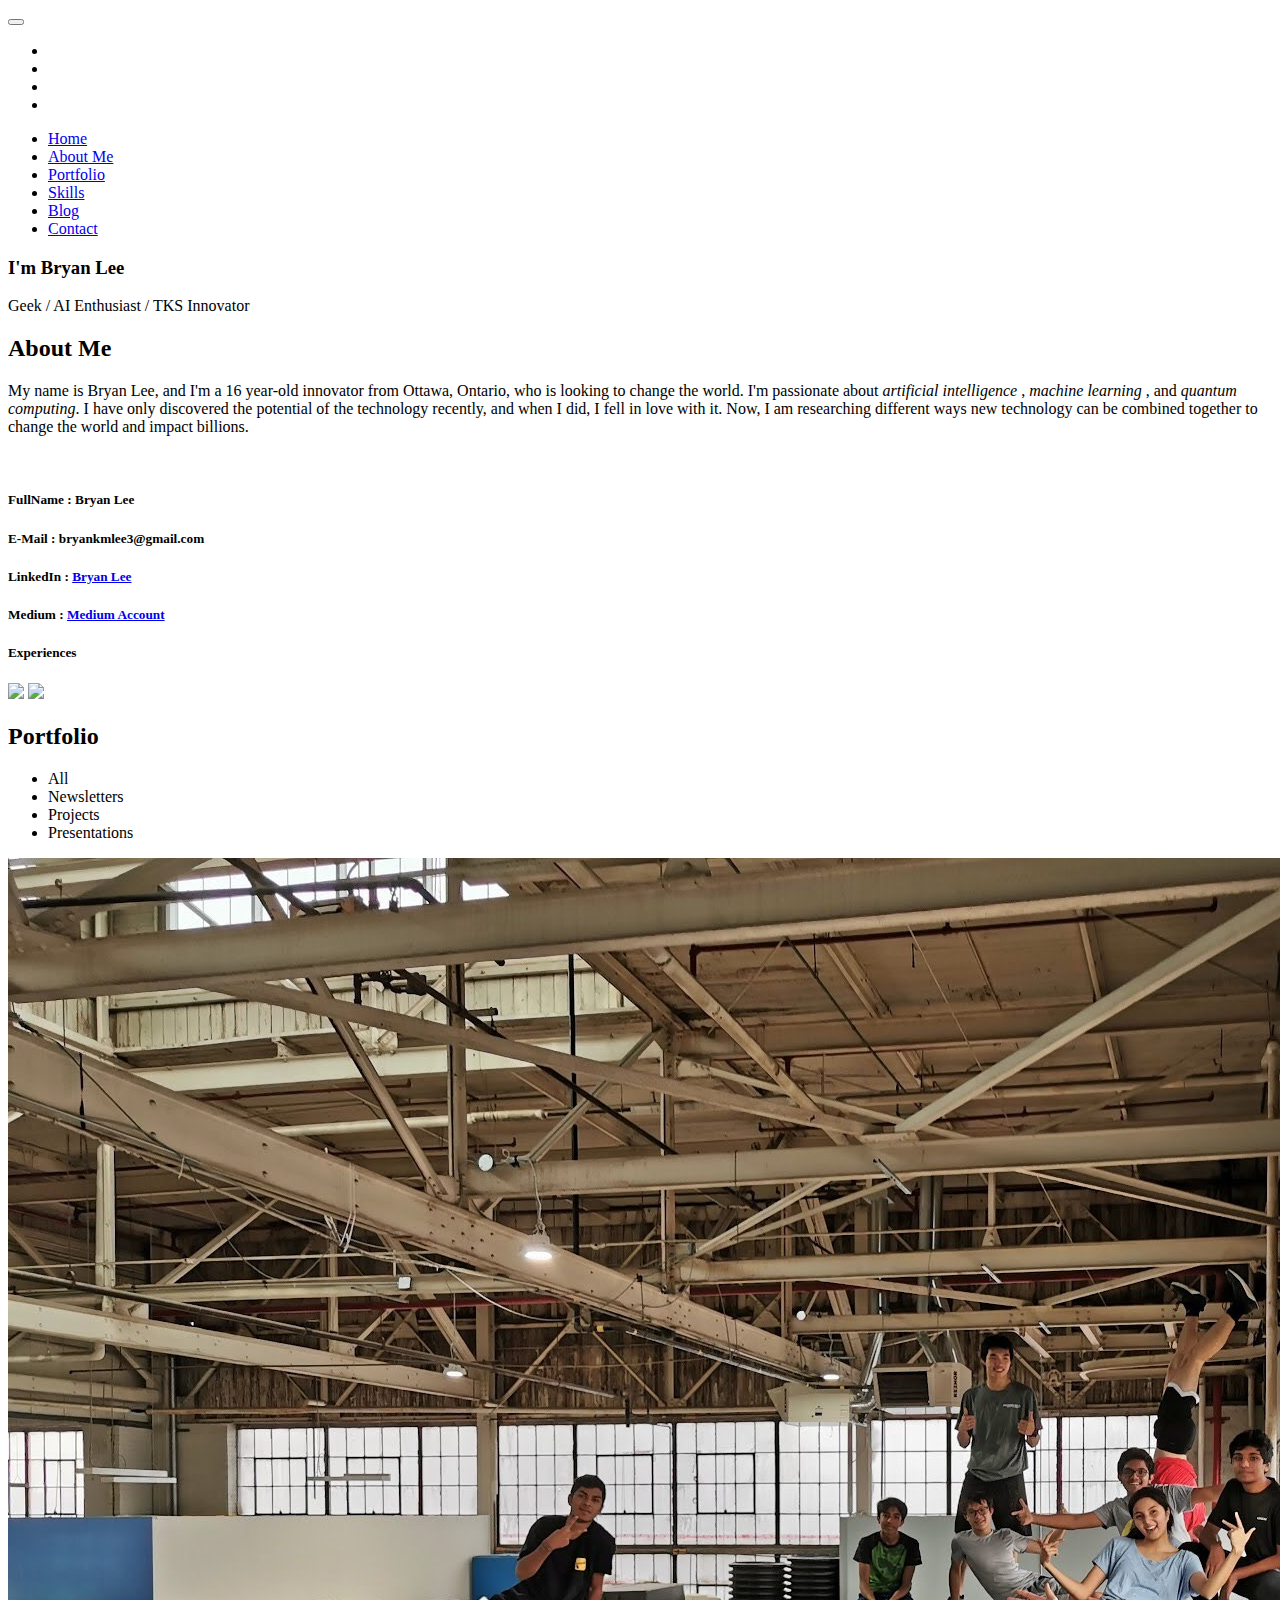
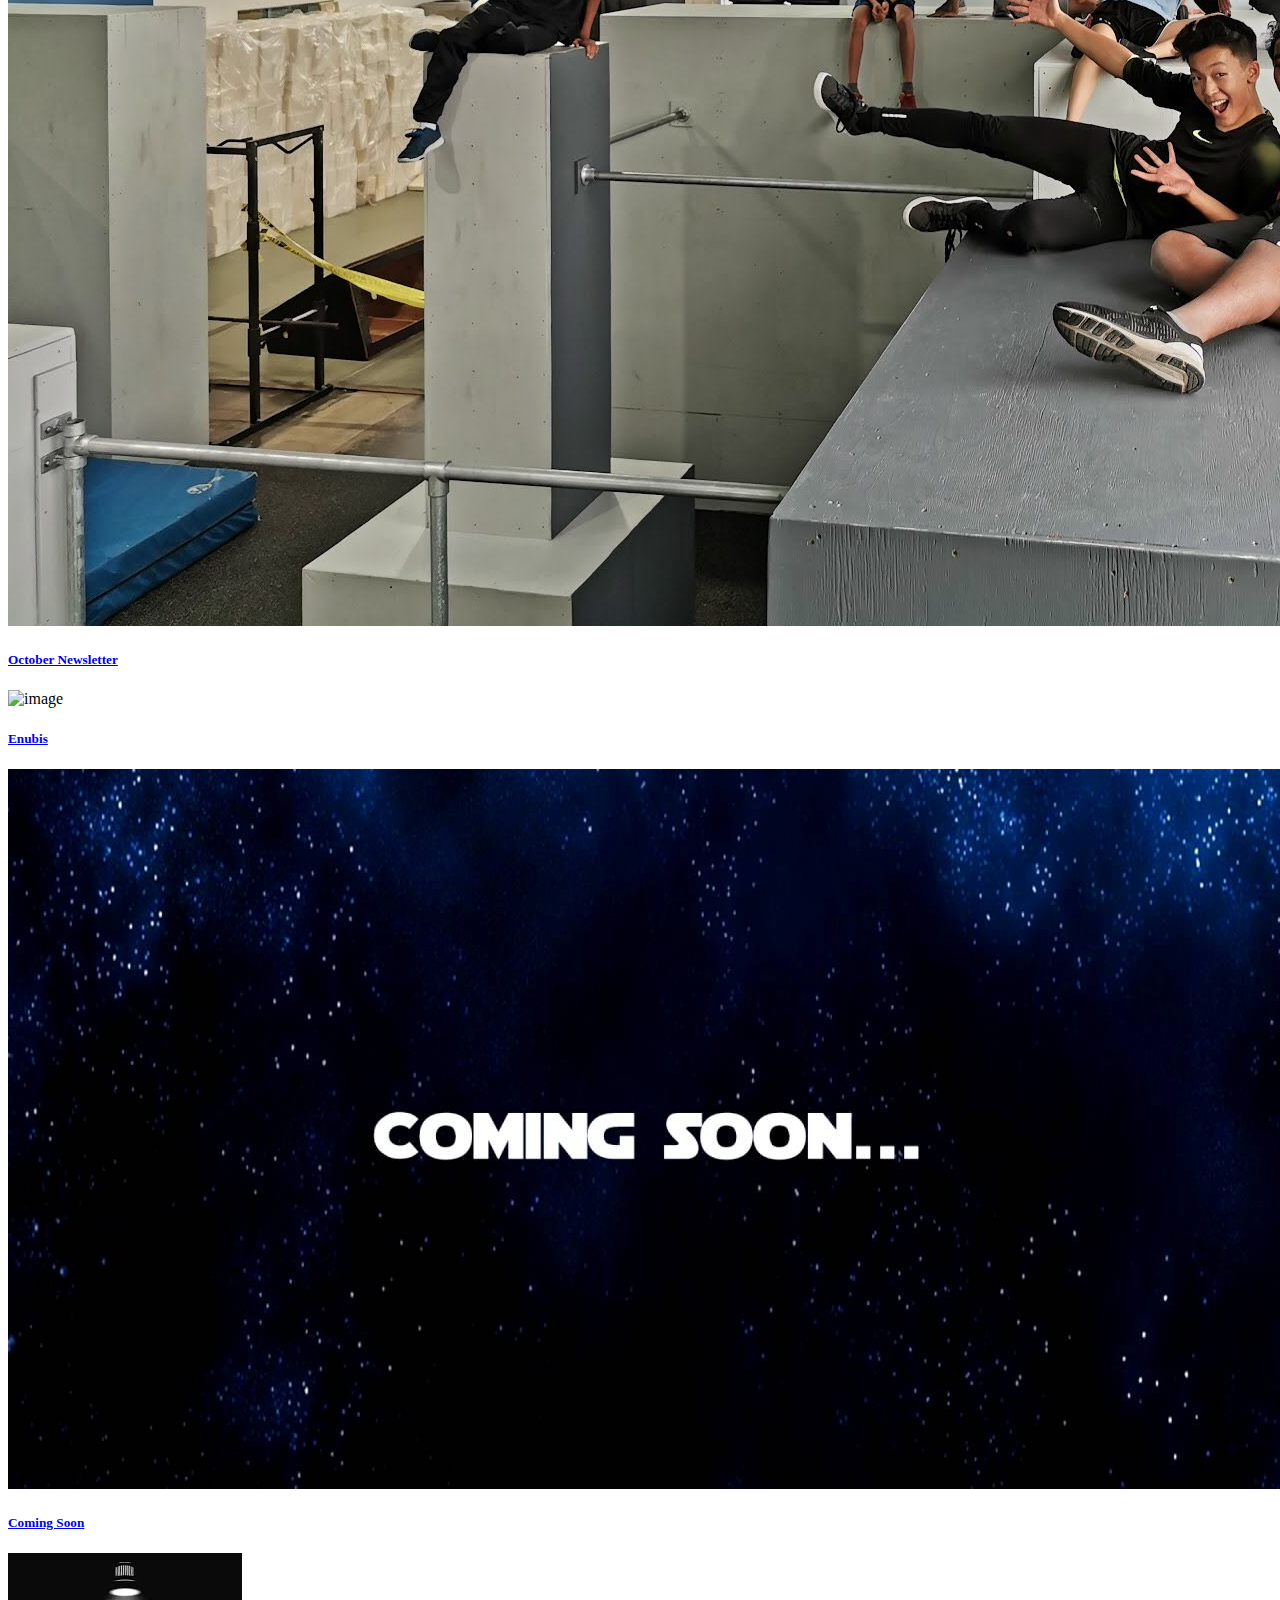
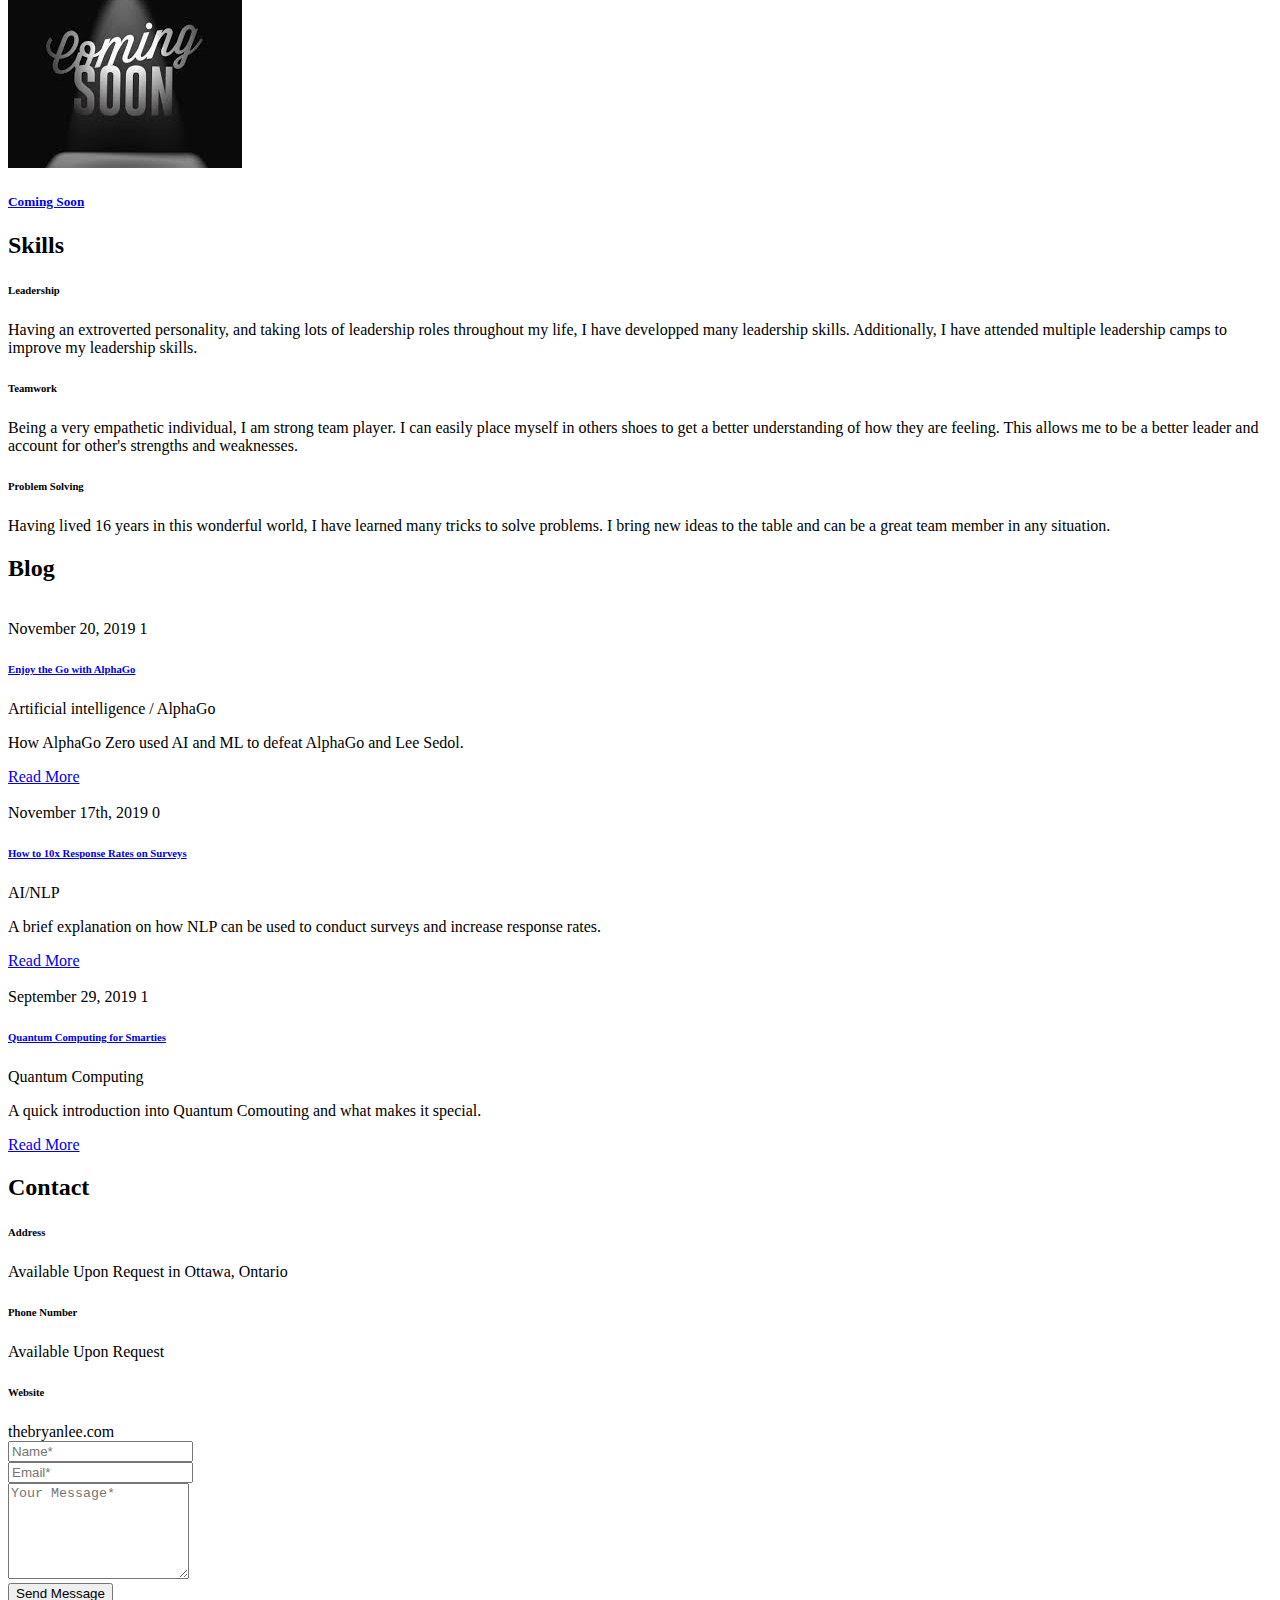
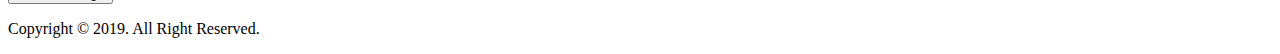
==== index.html @ bbd0ca08 "Renamed HTML file" ====
<!DOCTYPE html>
<html lang="en">
<head>
	<meta charset="UTF-8">
	<!--[if IE]>
    <meta http-equiv='X-UA-Compatible' content='IE=edge,chrome=1'>
    <![endif]-->
    <meta name="viewport" content="width=device-width, initial-scale=1">
    <meta name="description" content="">
    <meta name="author" content="">

	<!-- Page Title -->
	<title>Bryan Lee </title>

	<!-- Favicons -->
	<link rel="shortcut icon" href="images/favicon.ico">
	<link rel="apple-touch-icon" href="images/apple-touch-icon.png">

	<!-- Bootstrap CSS -->
	<link rel="stylesheet" type="text/css" href="css/bootstrap.min.css">
	<!-- Owl Carosel CSS -->
    <link rel="stylesheet" href="css/owl.carousel.css">
    <link rel="stylesheet" href="css/owl.theme.css">
	<!-- Font Awesome CSS -->
    <link rel="stylesheet" type="text/css" href="css/font-awesome.min.css">
    <!-- Linea Icons -->
    <link rel="stylesheet" type="text/css" href="css/linea-icons.css">
	<!-- Magnific CSS -->
    <link rel="stylesheet" type="text/css" href="css/magnific-popup.css">
	<!-- Animate CSS -->
    <link rel="stylesheet" type="text/css" href="css/animate.min.css">
	<!-- Custom CSS -->
	<link rel="stylesheet" type="text/css" href="css/theme-light.css">

	<!-- ALL GOOGLE FONTS -->
   	<link href="https://fonts.googleapis.com/css?family=Montserrat:300,400,500,700" rel="stylesheet">

	<!-- HTML5 shim and Respond.js IE8 support of HTML5 elements and media queries -->
    <!-- WARNING: Respond.js doesn't work if you view the page via file:// -->
    <!--[if lt IE 9]>
		  <script src="https://oss.maxcdn.com/html5shiv/3.7.2/html5shiv.min.js"></script>
		  <script src="https://oss.maxcdn.com/respond/1.4.2/respond.min.js"></script>
    <![endif]-->
</head>
<body>

	<!--===== Start Preloader =====-->
    <div class="preloader">
        <div class="spinner">

        </div>
    </div>
    <!--===== End Preloader =====-->


	<!--===== Header Area =====-->
    <header class="navbar custom-navbar navbar-fixed-top">
    	<div class="main-menu">
    		<div class="nav-toggle">
    		    <button class="toggle-btn">
    		        <span class="icon-bar"></span>
    		        <span class="icon-bar"></span>
    		        <span class="icon-bar"></span>
    		    </button>
    		</div>
    		<div class="navbar-collapse collapse in">
	    		<ul class="nav navbar-nav nav-social">
	    		    <li><a href="https://www.facebook.com/bryanlee2003" target="_blank"><i class="fa fa-facebook"></i></a></li>
	    		    <li><a href="mailto:bryankmlee3@gmail.com"><i class="fa fa-envelope-square"></i></a></li>
	    		   <!--  <li><a href="#"><i class="fa fa-twitter"></i></a></li> -->
	    		    <li><a href="https://www.linkedin.com/public-profile/settings?trk=d_flagship3_profile_self_view_public_profile&lipi=urn%3Ali%3Apage%3Ad_flagship3_profile_self_edit_top_card%3Bo9dFTzh7QMa2eTqL0FnJcg%3D%3D" target="_blank"><i class="fa fa-linkedin"></i></a></li>
	    		    <li><a href="https://medium.com/@bryankmlee3" target="_blank"><i class="fa fa-medium"></i></a></li>
	    		</ul>
				<ul class="nav navbar-nav nav-menu">
			        <li class="active"><a class="smoth-scroll" href="#home">Home <div class="ripple-wrapper"></div></a>
			        </li>
			        <li><a class="smoth-scroll" href="#about">About Me</a></li>
			        <li><a class="smoth-scroll" href="#portfolio">Portfolio</a></li>
			        <li><a class="smoth-scroll" href="#services">Skills</a></li>
			        <li><a class="smoth-scroll" href="#blog">Blog</a></li>
			        <li><a class="smoth-scroll" href="#contact">Contact</a></li>
			    </ul>
			</div>
    	</div>
    </header>
	<!--===== End Header Area ======-->


	<!--==== Welcome Area ====-->
	<header id="home" class="welcome-area" data-stellar-background-ratio="0.6">
		<div class="display-table">
			<div class="display-table-cell">
				<div class="container">
					<div class="row">
						<div class="col-xs-12">
							<div class="header-text">
								<h3 class="intro-name wow fadeInUp" data-wow-delay="0.2s">I'm Bryan Lee</h3>
								<div class="intro-tag wow fadeInUp" data-wow-delay="0.4s"><span>Geek / AI Enthusiast / TKS Innovator</span></div>
								<a href="#about" class="scroll-down"><i class="fa fa-angle-double-down"></i></a>
							</div>
						</div>
					</div>
				</div>
			</div>
		</div>
	</header>
	<!--==== End Welcome Area ====-->


	<!--==== About Section ====-->
	<section id="about" class="about-area section-dark">
		<div class="container">
			<div class="row">
				<div class="col-lg-8 col-lg-push-2 col-xs-12">
					<h2 class="section-title">About Me</h2>
					<!-- Start about text area -->
					<p>
						My name is Bryan Lee, and I'm a 16 year-old innovator from Ottawa, Ontario, who is looking to change the world.
						I'm passionate about <em> artificial intelligence </em> , <em>machine learning</em> , and <em>quantum computing</em>.
						I have only discovered the potential of the technology recently, and when I did, I fell in love with it. Now, I am researching
						different ways new technology can be combined together to change the world and impact billions.
					</p>
					<!-- End about text area -->
				</div>
			</div>

			<div class="row">
				<!-- Start summary section -->
				<div class="col-md-10 col-md-push-1">
					<div class="summary">
						<!-- Start about-me section -->
						<div class="col-md-6 about-me">
							<img class="avatar" src="images/IMG_7137.JPG" alt="">
							<div class="profile-info">
								<h5><span class="text-green">FullName :</span> Bryan Lee</h5>
								<h5><span class="text-green">E-Mail :</span> bryankmlee3@gmail.com</h5>
								<h5><span class="text-green">LinkedIn :</span> <a href="https://www.linkedin.com/public-profile/settings?trk=d_flagship3_profile_self_view_public_profile&lipi=urn%3Ali%3Apage%3Ad_flagship3_profile_self_edit_top_card%3Bo9dFTzh7QMa2eTqL0FnJcg%3D%3D"> Bryan Lee </a> </h5>
								<h5><span class="text-green"> Medium : </span> <a href="https://medium.com/@bryankmlee3" target="_blank">Medium Account</a>
							</div>
						</div>
						<!-- End about-me section -->

						<!-- Start Skill section -->
						 <!-- <div class="col-md-6 about-skill"> -->
							<h5>Experiences</h5>
							<img src="images/SHAD-logo.png" class="shadlogo"> </img>
							<img src="images/TKS-logo.png" class="logos"></img>
							<!-- Start Single Progress Bar
							<div class="skill">
								<h6>Responsive Web Design</h6>
								<div class="progress">
                                    <div class="progress-bar" role="progressbar" aria-valuenow="95" aria-valuemin="0" aria-valuemax="100" style="width:95%">95%</div>
                                </div>
							</div>
							 End Single Progress Bar
							 Start Single Progress Bar
							<div class="skill">
								<h6>Web Development</h6>
								<div class="progress">
                                    <div class="progress-bar" role="progressbar" aria-valuenow="83" aria-valuemin="0" aria-valuemax="100" style="width:83%">83%</div>
                                </div>
							</div>
							 End Single Progress Bar
							 Start Single Progress Bar
							<div class="skill">
								<h6>Grapchic Design</h6>
								<div class="progress">
                                    <div class="progress-bar" role="progressbar" aria-valuenow="90" aria-valuemin="0" aria-valuemax="100" style="width:90%">90%</div>
                                </div>
							</div>
							End Single Progress Bar
						  Start Single Progress Bar
							<div class="skill">
								<h6>Internet Marketing</h6>
								<div class="progress">
                                    <div class="progress-bar" role="progressbar" aria-valuenow="88" aria-valuemin="0" aria-valuemax="100" style="width:88%">88%</div>
                                </div>
							</div>
						End Single Progress Bar
						</div>
					  End skill section -->
						<div class="clearfix"></div>
					</div>
				</div>
				<!-- End summary section -->
			</div>
		</div>
	</section>
	<!--==== End About Section ====-->


	<!--==== Portfolio Section ====-->
	<section id="portfolio" class="section-light">
		<div class="container">
			<div class="row">
				<div class="col-xs-12">
					<h2 class="section-title">Portfolio</h2>
				</div>
			</div>
			<div class="row">
            	<ul class="work">
            	    <li class="filter active" data-filter="all">All</li>
            	    <!--<li class="filter" data-filter=".webdesign">Articles</li> -->
									<li class="filter" data-filter=".newsletters">Newsletters</li>
									<li class="filter" data-filter=".projects">Projects</li>
									<li class="filter" data-filter=".presentations">Presentations</li>
            	</ul>
			</div>
			<div class="row portfolio-grid">
				<!-- Start single portfolio item -->
                <div class="col-md-4 col-sm-6 mix newsletters">
					<div class="item">
						<img  class= "portfoliopicture" src="images/portfolio_images/octnews.JPG" alt="image">
						<div class="item-hover">
							<div class="display-table">
								<div class="display-table-cell">
									<h5><a href="https://mailchi.mp/fffe40c85c94/bryan">October Newsletter</a></h5>
									<div class="icons">
										<a href="https://mailchi.mp/fffe40c85c94/bryan"><i class="fa fa-link"></i></a>
										<a href="images/portfolio_images/octnews.JPG" class="image-popup"><i class="fa fa-search"></i></a>
									</div>
								</div>
							</div>
						</div>
					</div>
                </div>
				<!-- End single portfolio item -->
				<!-- Start single portfolio item -->
                <div class="col-md-4 col-sm-6 mix projects">
					<div class="item">
						<img class= "portfoliopicture" src="images/portfolio_images/enubis_logo.jpg" alt="image">
						<div class="item-hover">
							<div class="display-table">
								<div class="display-table-cell">
									<h5><a href="https://docs.google.com/document/d/169tDavUunQsZfcLfPLsWzOJWDKt4NmFFhSJXspv6k88/edit?usp=sharing" target="_blank">Enubis</a></h5>
									<div class="icons">
										<a href="https://docs.google.com/document/d/169tDavUunQsZfcLfPLsWzOJWDKt4NmFFhSJXspv6k88/edit?usp=sharing" target="_blank"><i class="fa fa-link"></i></a>
										<a href="images/portfolio_images/enubis_logo.jpg" class="image-popup"><i class="fa fa-search"></i></a>
									</div>
								</div>
							</div>
						</div>
					</div>
                </div>
				<!-- End single portfolio item -->
				<!-- Start single portfolio item -->
                <div class="col-md-4 col-sm-6 mix projects">
					<div class="item">
						<img  class= "portfoliopicture" src="images/portfolio_images/comingsoon3.jpg" alt="image">
						<div class="item-hover">
							<div class="display-table">
								<div class="display-table-cell">
									<h5><a href="#">Coming Soon</a></h5>
									<div class="icons">
										<a href="#"><i class="fa fa-link"></i></a>
										<a href="images/portfolio_images/comingsoon3.jpg" class="image-popup"><i class="fa fa-search"></i></a>
									</div>
								</div>
							</div>
						</div>
					</div>
                </div>
				<!-- End single portfolio item -->
				<!-- Start single portfolio item -->
        <div class="col-md-4 col-sm-6 mix presentations">
					<div class="item">
						<img class= "portfoliopicture" src="images/portfolio_images/comingsoon1.jpg" alt="image">
						<div class="item-hover">
							<div class="display-table">
								<div class="display-table-cell">
									<h5><a href="#">Coming Soon</a></h5>
									<div class="icons">
										<a href="#"><i class="fa fa-link"></i></a>
										<a href="images/portfolio_images/Comingsoon1.jpg" class="image-popup"><i class="fa fa-search"></i></a>
									</div>
								</div>
							</div>
						</div>
					</div>
				</div>
				<!-- End single portfolio item -->
				<!-- Start single portfolio item -->
          <!--      <div class="col-md-4 col-sm-6 mix graphics">
					<div class="item">
						<img src="images/portfolio/5.jpg" alt="image">
						<div class="item-hover" >
							<div class="display-table">
								<div class="display-table-cell">
									<h5><a href="#">Project Title</a></h5>
									<div class="icons">
										<a href="#"><i class="fa fa-link"></i></a>
										<a href="images/portfolio/5.jpg" class="image-popup"><i class="fa fa-search"></i></a>
									</div>
								</div>
							</div>
						</div>
					</div>
				</div> -->
				<!-- End single portfolio item -->
            </div>

		</div>
	</section>
	<!--==== End Portfolio Section ====-->


	<!--==== Start services section ====-->
	<section id="services" class="section-dark">
		<div class="container">
			<div class="row">
				<div class="col-xs-12">
					<h2 class="section-title">Skills</h2>
				</div>
			</div>
			<div class="row">
				<!-- Start service -->
				<div class="col-sm-4 service wow fadeInUp" data-wow-delay="0.2s">
					<div class="icon icon-basic-flag1"></div>
					<h6>Leadership</h6>
					<p>Having an extroverted personality, and taking lots of leadership roles throughout my life, I have developped many leadership skills.
					Additionally, I have attended multiple leadership camps to improve my leadership skills. </p>
				</div>
	<!--			 End service -->
		<!--		 Start service-->
				<div class="col-sm-4 service wow fadeInUp" data-wow-delay="0.4s">
					<div class="icon icon-basic-gear"></div>
					<h6>Teamwork</h6>
					<p>Being a very empathetic individual, I am strong team player. I can easily place myself in others shoes to get a better
						understanding of how they are feeling. This allows me to be a better leader and account for other's strengths and weaknesses. </p>
				</div>
		<!--		 End service-->
		<!--		 Start service-->
				<div class="col-sm-4 service wow fadeInUp" data-wow-delay="0.6s">
				<!--	<div> <i class="far fa-lightbulb"></i> </div> -->
				<div class="icon icon-basic-lightbulb"></div>
					<h6>Problem Solving</h6>
					<p>Having lived 16 years in this wonderful world, I have learned many tricks to solve problems. I bring new ideas to the table and can be a great team member in any situation.</p>
				</div>
			<!--	 End service-->
			</div>
		</div>
	</section>
<!--	==== End services section ====-->


	<!--==== Start project summary section ====
	<section id="project-summary" class="section-light">
		<div class="container">
			<div class="row">
				 Start single item
				<div class="col-md-4 item">
					<i class="fa fa-smile-o"></i>
					<h3><span class="count-num">125</span>+</h3>
					<h6>Happy Clients</h6>
				</div>
				 End single item -->
				<!-- Start single item
				<div class="col-md-4 item">
					<i class="fa fa-flag-o"></i>
					<h3><span class="count-num">340</span>+</h3>
					<h6>Projects Done</h6>
				</div>
				 End single item -->
				<!-- Start single item
				<div class="col-md-4 item">
					<i class="fa fa-star-o"></i>
					<h3 class="count-num">4</h3>
					<h6>Awars</h6>
				</div>
				 End single item
			</div>
		</div>
	</section>
	==== End project summary section ====-->


	<!--==== Start blog section ====-->
	<section id="blog" class="section-dark">
		<div class="container">
			<div class="row">
				<div class="col-xs-12">
					<h2 class="section-title">Blog</h2>
				</div>
			</div>
			<div class="row blog-list">
				<!-- Start single post -->
				<div class="blog-post wow fadeInUp" data-wow-delay="0.2s">
					<div class="post-thumb">
						<a href="https://towardsdatascience.com/enjoy-the-go-with-alpha-go-e1172afdb322?source=friends_link&sk=ba1cbd7b68f8191d620b5f65b73fd9ee" target="_blank"><img class="blogpicture" src="images/posts/Go Board.jpg" alt=""></a>
						<div class="post-meta-1">
							<span>November 20, 2019</span>
							<span class="comment-count">1<i class="fa fa-comment-o"></i></span>
						</div>
					</div>
					<div class="post-main">
						<h6 class="post-title">
							<a href="https://towardsdatascience.com/enjoy-the-go-with-alpha-go-e1172afdb322?source=friends_link&sk=ba1cbd7b68f8191d620b5f65b73fd9ee" target="_blank">Enjoy the Go with AlphaGo</a>
						</h6>
						<div class="post-meta-2">
							<i class="fa fa-tag"></i> Artificial intelligence / AlphaGo
						</div>
						<div class="post-excerpt">
							<p>How AlphaGo Zero used AI and ML to defeat AlphaGo and Lee Sedol. </p>
						</div>
						<a href="https://towardsdatascience.com/enjoy-the-go-with-alpha-go-e1172afdb322?source=friends_link&sk=ba1cbd7b68f8191d620b5f65b73fd9ee" target="_blank" class="read-more">Read More <i class="fa fa-long-arrow-right"></i></a>
						<div class="clearfix"></div>
					</div>
				</div>
				<!-- End single post -->
				<!-- Start single post -->
				<div class="blog-post wow fadeInUp" data-wow-delay="0.2s">
					<div class="post-thumb">
						<a href="https://medium.com/@bryankmlee3/conducting-surveys-with-nlp-d38df4c29e39?source=friends_link&sk=b1cef4995cd5507f2153b60bec6df856" target="_blank"><img class="blogpicture" src="images/posts/survey monkey logo.png" alt=""></a>
						<div class="post-meta-1">
							<span>November 17th, 2019</span>
							<span class="comment-count">0<i class="fa fa-comment-o"></i></span>
						</div>
					</div>
					<div class="post-main">
						<h6 class="post-title">
							<a href="https://medium.com/@bryankmlee3/conducting-surveys-with-nlp-d38df4c29e39?source=friends_link&sk=b1cef4995cd5507f2153b60bec6df856" target="_blank">How to 10x Response Rates on Surveys</a>
						</h6>
						<div class="post-meta-2">
							<i class="fa fa-tag"></i> AI/NLP
						</div>
						<div class="post-excerpt">
							<p>A brief explanation on how NLP can be used to conduct surveys and increase response rates. </p>
						</div>
						<a href="https://medium.com/@bryankmlee3/conducting-surveys-with-nlp-d38df4c29e39?source=friends_link&sk=b1cef4995cd5507f2153b60bec6df856" target="_blank" class="read-more">Read More <i class="fa fa-long-arrow-right"></i></a>
						<div class="clearfix"></div>
					</div>
				</div>
				<!-- End single post -->
				<!-- Start single post -->
				<div class="blog-post wow fadeInUp" data-wow-delay="0.2s">
					<div class="post-thumb">
						<a href="https://medium.com/@bryankmlee3/quantum-computing-for-smarties-64279d2e7136?source=friends_link&sk=c0149366955f152a3a57a0898277985a" target="_blank"><img class="blogpicture" src="images/posts/Quantum_computer.jpg" alt=""></a>
						<div class="post-meta-1">
							<span>September 29, 2019</span>
							<span class="comment-count">1<i class="fa fa-comment-o"></i></span>
						</div>
					</div>
					<div class="post-main">
						<h6 class="post-title">
							<a href="https://medium.com/@bryankmlee3/quantum-computing-for-smarties-64279d2e7136?source=friends_link&sk=c0149366955f152a3a57a0898277985a" target="_blank">Quantum Computing for Smarties</a>
						</h6>
						<div class="post-meta-2">
							<i class="fa fa-tag"></i> Quantum Computing
						</div>
						<div class="post-excerpt">
							<p>A quick introduction into Quantum Comouting and what makes it special. </p>
						</div>
						<a href="https://medium.com/@bryankmlee3/quantum-computing-for-smarties-64279d2e7136?source=friends_link&sk=c0149366955f152a3a57a0898277985a" target="_blank" class="read-more">Read More <i class="fa fa-long-arrow-right"></i></a>
						<div class="clearfix"></div>
					</div>
				</div>
				<!-- End single post -->
			</div>
		</div>
	</section>
	<!--==== Start blog section ====-->


	<!--==== Start contact section ====-->
	<section id="contact" class="section-light">
		<div class="container">
			<div class="row">
				<div class="col-xs-12">
					<h2 class="section-title">Contact</h2>
				</div>
			</div>
			<div class="row">
				<!-- Start single item -->
				<div class="col-sm-4 item">
					<i class="fa fa-map-marker"></i>
					<h6>Address</h6>
					<span>Available Upon Request in Ottawa, Ontario</span>
				</div>
				<!-- End single item -->
				<!-- Start single item -->
				<div class="col-sm-4 item">
					<i class="fa fa-mobile"></i>
					<h6>Phone Number</h6>
					<span>Available Upon Request</span>
				</div>
				<!-- End single item -->
				<!-- Start single item -->
				<div class="col-sm-4 item">
					<i class="fa fa-link"></i>
					<h6>Website</h6>
					<span>thebryanlee.com</span>
				</div>
				<!-- End single item -->
			</div>
			<form id="contact-form" method="post" action="sendmail.php" novalidate>
				<div class="row">
					<div class="col-md-6">
						<div class="form-group">
                            <input id="form_name" name="name" class="form-control" placeholder="Name*" required="required" data-error="Name is required." type="text">
                            <div class="help-block with-errors"></div>
                        </div>
					</div>
					<div class="col-md-6">
						<div class="form-group">
                            <input id="form_email" name="email" class="form-control" placeholder="Email*" required="required" data-error="Valid email is required." type="email">
                            <div class="help-block with-errors"></div>
                        </div>
					</div>
					<div class="form-group col-md-12">
                        <textarea rows="6" name="message" class="form-control" id="message" placeholder="Your Message*" required="required" data-error="Please,leave us a message."></textarea>
                        <div class="help-block with-errors"></div>
                    </div>
                    <div class="col-md-12">
                    	<input value="Send Message" name="submit" id="submitButton" class="btn btn-green" title="Send Your Message!" type="submit">
                    </div>
				</div>
			</form>
		</div>
	</section>
	<!--==== End contact section ====-->


	<!--==== Start Footer Section ====-->
	<footer id="footer" class="section-dark">
		<div class="container">
            <div class="row">
                <p class="social-icons">
                	<a href="https://www.facebook.com/bryanlee2003" target="_blank"><i class="fa fa-facebook"></i></a>
                	<a href="mailto:bryankmlee3@gmail.com"><i class="fa fa-envelope-square"></i></a>
              <!--  	<a href="#"><i class="fa fa-twitter"></i></a> -->
              <!--  	<a href="#"><i class="fa fa-dribbble"></i></a> -->
									<a href="https://www.linkedin.com/public-profile/settings?trk=d_flagship3_profile_self_view_public_profile&lipi=urn%3Ali%3Apage%3Ad_flagship3_profile_self_edit_top_card%3Bo9dFTzh7QMa2eTqL0FnJcg%3D%3D" target="_blank"><i class="fa fa-linkedin"></i></a>
                	<a href="https://medium.com/@bryankmlee3" target="_blank"><i class="fa fa-medium"></i></a>
                </p>
                <p>Copyright &copy; 2019. All Right Reserved.</p>
            </div>
        </div>
	</footer>
	<!--==== End Footer Section ====-->


	<!-- jQuery -->
	<script src="js/jquery.min.js"></script>
	<!-- Bootstrap Core JS -->
	<script src="js/bootstrap.min.js"></script>
	<script src="js/validator.min.js"></script>
	<!-- Mixitup JS -->
	<script src="js/jquery.mixitup.js"></script>
	<!-- Stellar JS for parallax -->
    <script src="js/jquery.stellar.min.js"></script>
	<!-- Magnificant JS -->
    <script src="js/jquery.magnific-popup.min.js"></script>
    <!-- Counterup JS -->
    <script src="js/jquery.counterup.min.js"></script>
    <script src="js/jquery.waypoints.min.js"></script>
	<!-- WOW JS -->
    <script src="js/wow.min.js"></script>
    <!-- Owl Carousel JS  -->
    <script src="js/owl.carousel.min.js"></script>
    <!-- Script JS -->
    <script src="js/script.js"></script>

</body>
</html>
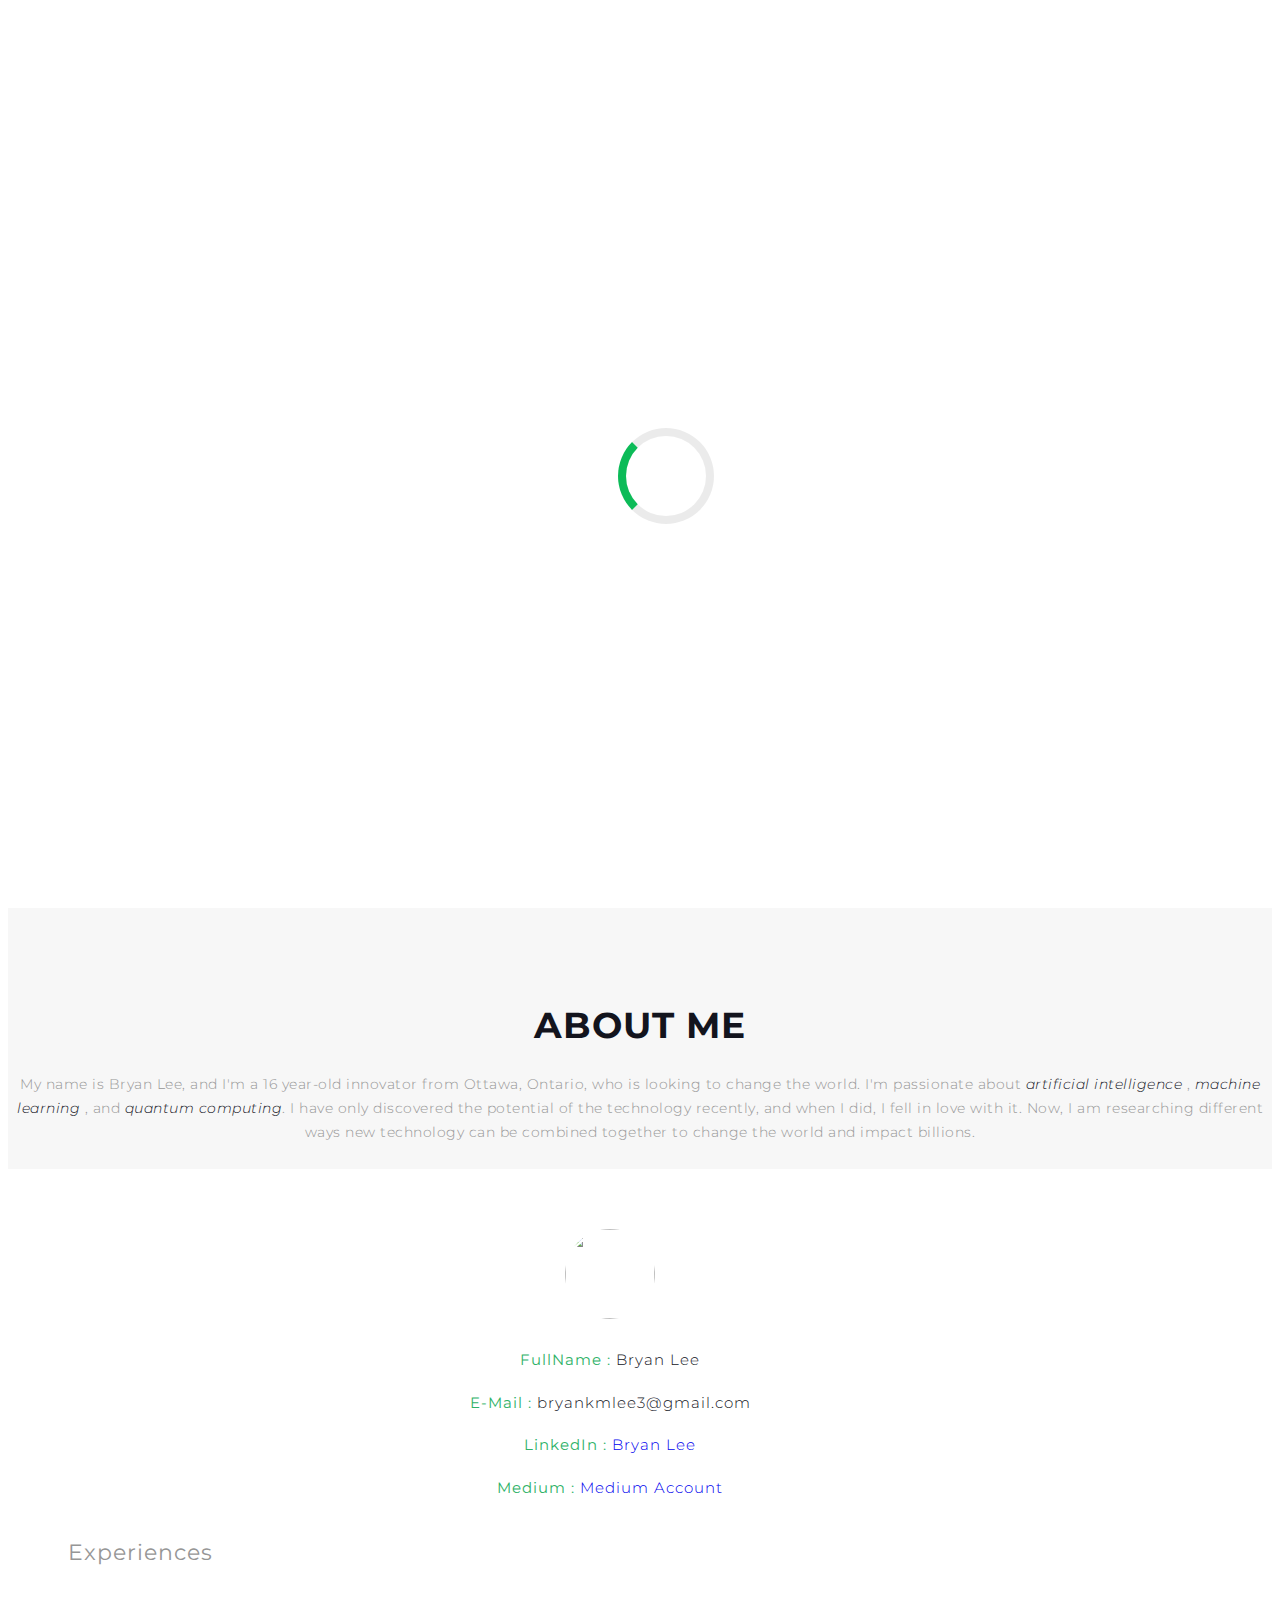
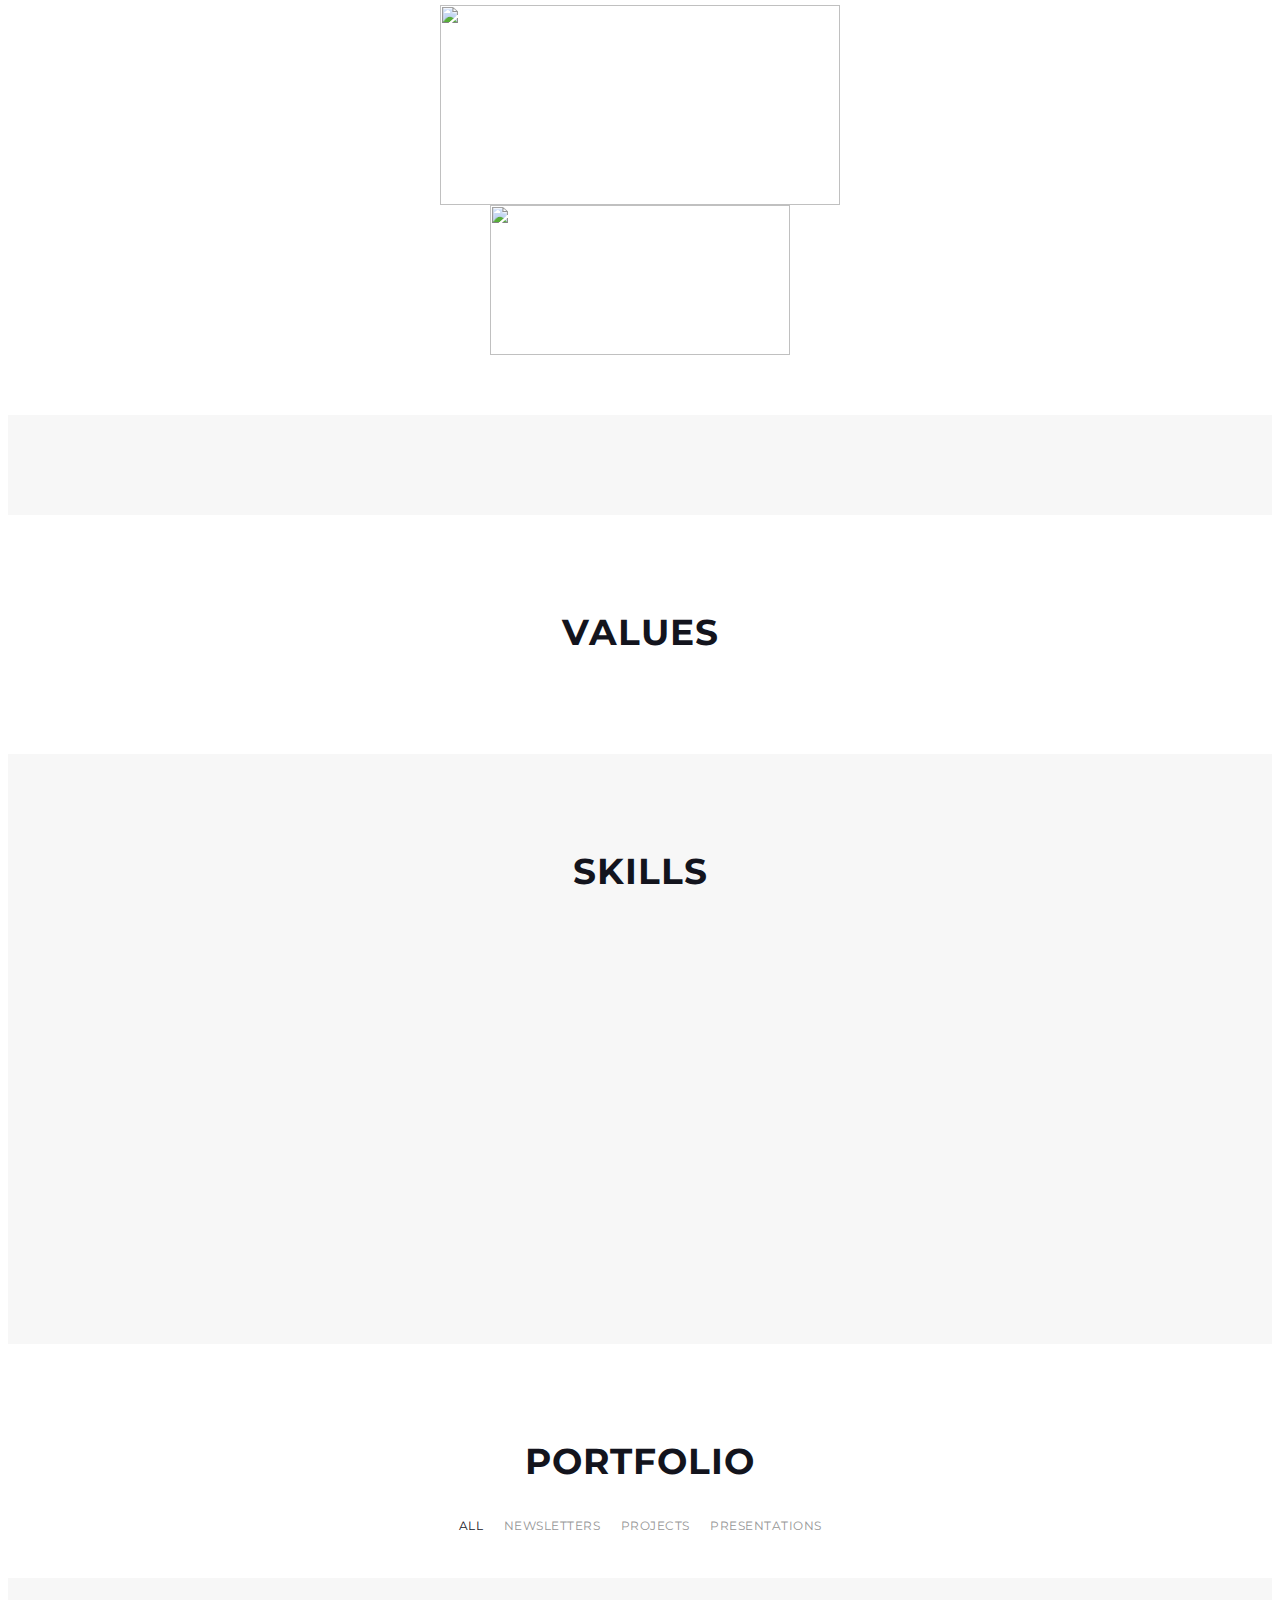
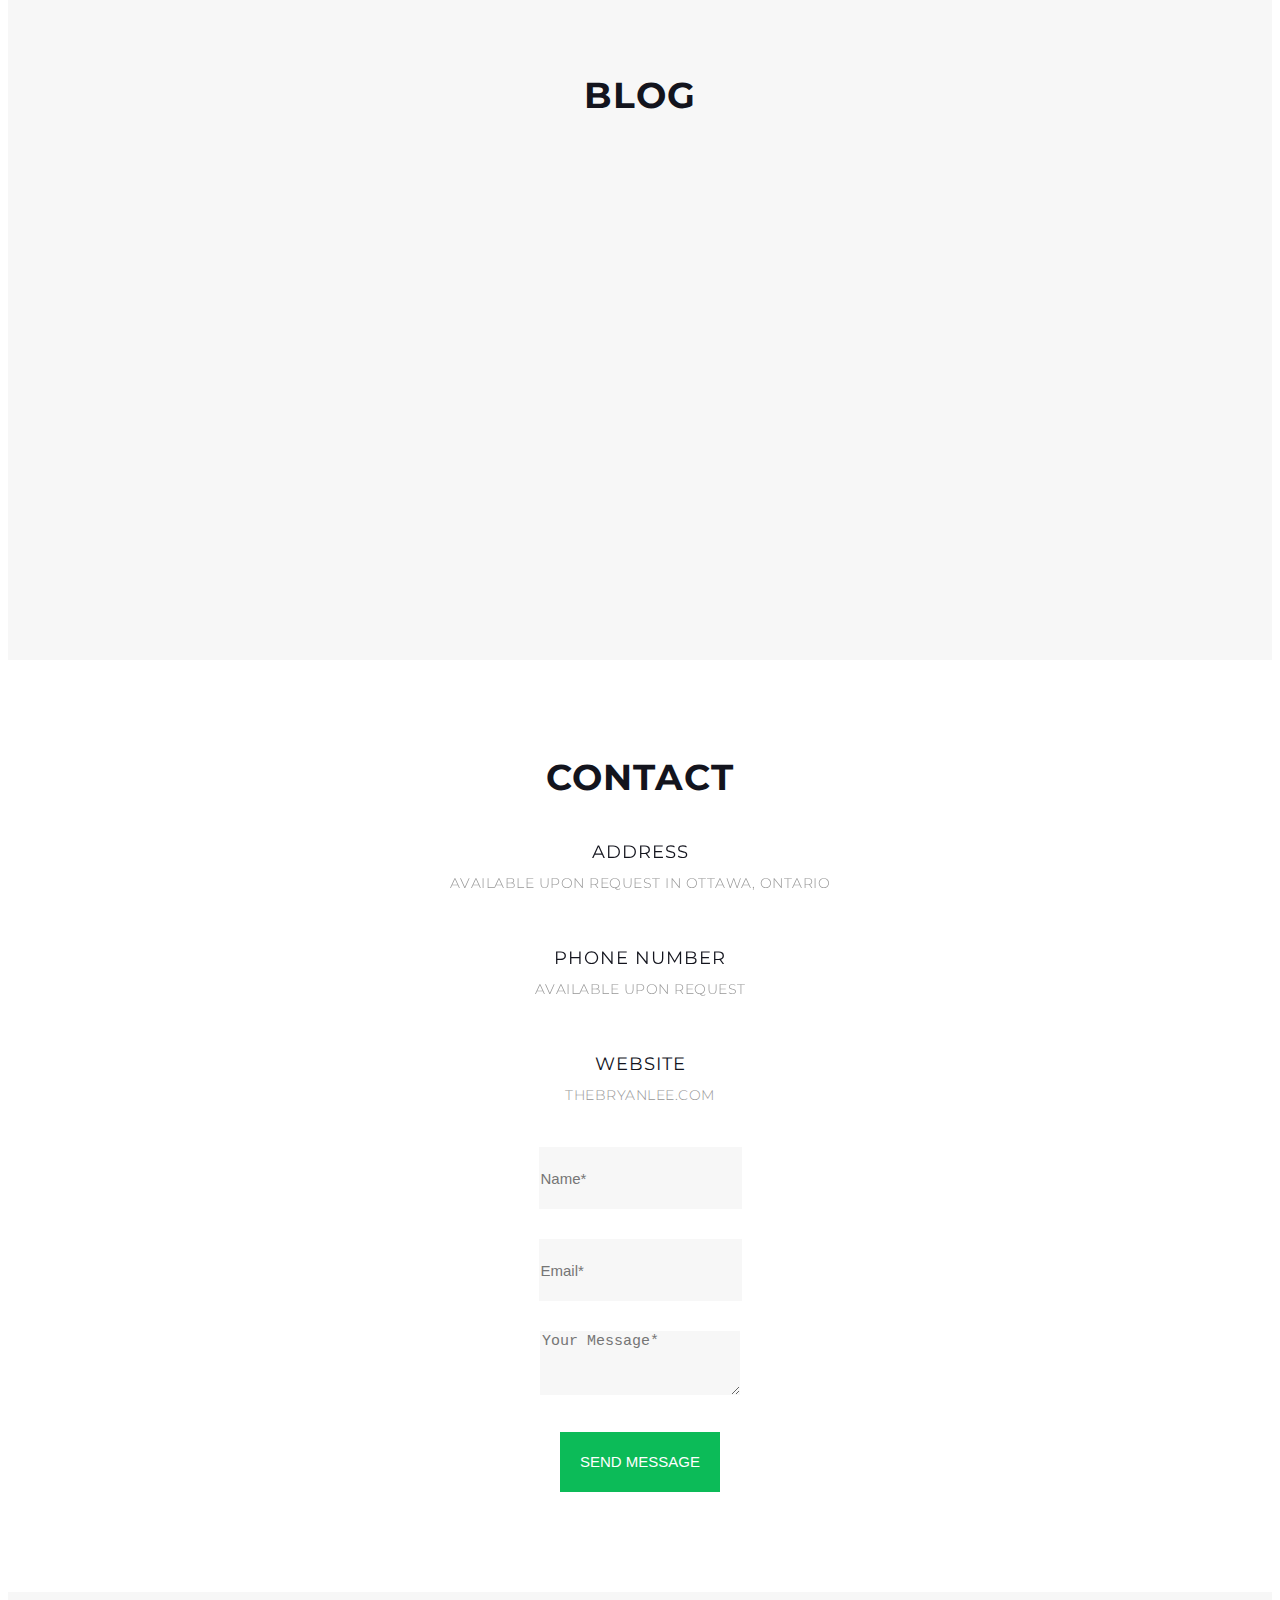
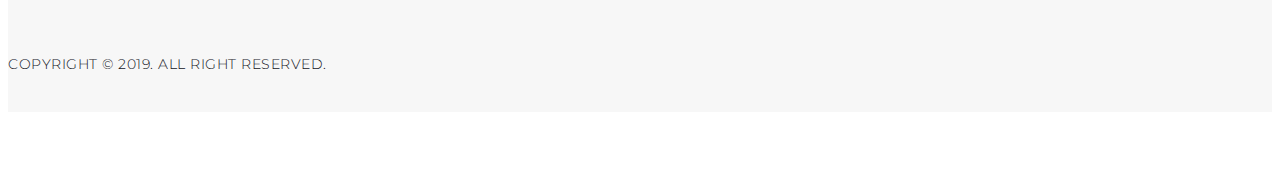
==== commit 831619f0: "Values update" ====
--- a/index.html
+++ b/index.html
@@ -131,7 +131,7 @@
 						<!-- Start about-me section -->
 						<div class="col-md-6 about-me">
 							<img class="avatar" src="images/IMG_7137.JPG" alt="">
-							<div class="profile-info">
+							<div class="profile-info" align = "center">
 								<h5><span class="text-green">FullName :</span> Bryan Lee</h5>
 								<h5><span class="text-green">E-Mail :</span> bryankmlee3@gmail.com</h5>
 								<h5><span class="text-green">LinkedIn :</span> <a href="https://www.linkedin.com/public-profile/settings?trk=d_flagship3_profile_self_view_public_profile&lipi=urn%3Ali%3Apage%3Ad_flagship3_profile_self_edit_top_card%3Bo9dFTzh7QMa2eTqL0FnJcg%3D%3D"> Bryan Lee </a> </h5>
@@ -145,6 +145,9 @@
 							<h5>Experiences</h5>
 							<img src="images/SHAD-logo.png" class="shadlogo"> </img>
 							<img src="images/TKS-logo.png" class="logos"></img>
+
+
+
 							<!-- Start Single Progress Bar
 							<div class="skill">
 								<h6>Responsive Web Design</h6>
@@ -187,7 +190,172 @@
 		</div>
 	</section>
 	<!--==== End About Section ====-->
-
+    <!--==== Values Section ====-->
+    <section id="portfolio" class="section-light">
+        <div class="container">
+            <div class="row">
+                <div class="col-xs-12">
+                    <h2 class="section-title">Values</h2>
+                </div>
+            </div>
+            <div class="row">
+
+            </div>
+            <div class="row value-grid">
+                <!-- Start single value item -->
+                <div class="col-md-4 col-sm-6 mix newsletters">
+                    <div class="item">
+                        <img  class= "valuepicture" src="images/hustle.JPG" alt="image">
+                        <div class="item-hover">
+                            <div class="display-table">
+                                <div class="display-table-cell">
+                                    <h5><a href=#>Hustle</a></h5>
+                                    <div class="icons">
+                                <!--        <a href=#><i class="fa fa-link"></i></a> -->
+                                        <a href="images/hustle.JPG" class="image-popup"><i class="fa fa-search"></i></a>
+                                    </div>
+                                </div>
+                            </div>
+                        </div>
+                    </div>
+                </div>
+                <!-- End single value item -->
+                <!-- Start single value item -->
+                <div class="col-md-4 col-sm-6 mix projects">
+                    <div class="item">
+                        <img class= "valuepicture" src="images/kindness.jpeg" alt="image">
+                        <div class="item-hover">
+                            <div class="display-table">
+                                <div class="display-table-cell">
+                                    <h5><a href=# target="_blank">Kindness</a></h5>
+                                    <div class="icons">
+                                <!--        <a href="https://docs.google.com/document/d/169tDavUunQsZfcLfPLsWzOJWDKt4NmFFhSJXspv6k88/edit?usp=sharing" target="_blank"><i class="fa fa-link"></i></a> -->
+                                        <a href="images/kindness.jpeg" class="image-popup"><i class="fa fa-search"></i></a>
+                                    </div>
+                                </div>
+                            </div>
+                        </div>
+                    </div>
+                </div>
+                <!-- End single portfolio item -->
+                <!-- Start single portfolio item -->
+                <div class="col-md-4 col-sm-6 mix projects">
+                    <div class="item">
+                        <img  class= "valuepicture" src="images/curiosity.jpg" alt="image">
+                        <div class="item-hover">
+                            <div class="display-table">
+                                <div class="display-table-cell">
+                                    <h5><a href="#">Coming Soon</a></h5>
+                                    <div class="icons">
+                                <!--        <a href="#"><i class="fa fa-link"></i></a> -->
+                                        <a href="images/curiosity.jpg" class="image-popup"><i class="fa fa-search"></i></a>
+                                    </div>
+                                </div>
+                            </div>
+                        </div>
+                    </div>
+                </div>
+                <!-- End single portfolio item -->
+                <!-- Start single portfolio item -->
+        <div class="col-md-4 col-sm-6 mix presentations">
+                    <div class="item">
+                        <img class= "valuepicture" src="images/detective.jpg" alt="image">
+                        <div class="item-hover">
+                            <div class="display-table">
+                                <div class="display-table-cell">
+                                    <h5><a href="#">Figure stuff out</a></h5>
+                                    <div class="icons">
+                            <!--            <a href="#"><i class="fa fa-link"></i></a>-->
+                                        <a href="images/detective.jpg" class="image-popup"><i class="fa fa-search"></i></a>
+                                    </div>
+                                </div>
+                            </div>
+                        </div>
+                    </div>
+                </div>
+                <!-- End single portfolio item -->
+                <!-- Start single portfolio item -->
+          <div class="col-md-4 col-sm-6 mix graphics">
+                    <div class="item">
+                        <img src="images/fail_fast.jpeg" alt="image" class= "valuepicture">
+                        <div class="item-hover" >
+                            <div class="display-table">
+                                <div class="display-table-cell">
+                                    <h5><a href="#">Fail Fast</a></h5>
+                                    <div class="icons">
+                                    <!--    <a href="#"><i class="fa fa-link"></i></a> -->
+                                        <a href="images/fail_fast.jpeg" class="image-popup"><i class="fa fa-search"></i></a>
+                                    </div>
+                                </div>
+                            </div>
+                        </div>
+                    </div>
+              </div>
+                <!-- End single portfolio item -->
+
+
+        <div class="col-md-4 col-sm-6 mix graphics">
+                  <div class="item">
+                      <img src="images/growth_mindset.png" alt="image" class= "valuepicture">
+                      <div class="item-hover" >
+                          <div class="display-table">
+                              <div class="display-table-cell">
+                                  <h5><a href="#">Growth Mindset</a></h5>
+                                  <div class="icons">
+                                    <!--  <a href="#"><i class="fa fa-link"></i></a> -->
+                                      <a href="images/growth_mindset.png" class="image-popup"><i class="fa fa-search"></i></a>
+                                  </div>
+                              </div>
+                          </div>
+                      </div>
+                  </div>
+              </div>
+              <!-- End single portfolio item -->
+          </div>
+        </div>
+        </section>
+          <!-- End single portfolio item -->
+      </div>
+  </div>
+</section>
+    <!--==== End Portfolio Section ====-->
+	<!--==== Start services section ====-->
+	<section id="services" class="section-dark">
+		<div class="container">
+			<div class="row">
+				<div class="col-xs-12">
+					<h2 class="section-title">Skills</h2>
+				</div>
+			</div>
+			<div class="row">
+				<!-- Start service -->
+				<div class="col-sm-4 service wow fadeInUp" data-wow-delay="0.2s">
+					<div class="icon icon-basic-flag1"></div>
+					<h6>Leadership</h6>
+					<p>Having an extroverted personality, and taking lots of leadership roles throughout my life, I have developped many leadership skills.
+					Additionally, I have attended multiple leadership camps to improve my leadership skills. </p>
+				</div>
+	<!--			 End service -->
+		<!--		 Start service-->
+				<div class="col-sm-4 service wow fadeInUp" data-wow-delay="0.4s">
+					<div class="icon icon-basic-gear"></div>
+					<h6>Teamwork</h6>
+					<p>Being a very empathetic individual, I am strong team player. I can easily place myself in others shoes to get a better
+						understanding of how they are feeling. This allows me to be a better leader and account for other's strengths and weaknesses. </p>
+				</div>
+		<!--		 End service-->
+		<!--		 Start service-->
+				<div class="col-sm-4 service wow fadeInUp" data-wow-delay="0.6s">
+				<!--	<div> <i class="far fa-lightbulb"></i> </div> -->
+				<div class="icon icon-basic-lightbulb"></div>
+					<h6>Problem Solving</h6>
+					<p>Having lived 16 years in this wonderful world, I have learned many tricks to solve problems. I bring new ideas to the table and can be a great team member in any situation.</p>
+				</div>
+			<!--	 End service-->
+			</div>
+		</div>
+	</section>
+<!--	==== End services section ====-->
 
 	<!--==== Portfolio Section ====-->
 	<section id="portfolio" class="section-light">
@@ -280,7 +448,7 @@
 				</div>
 				<!-- End single portfolio item -->
 				<!-- Start single portfolio item -->
-          <!--      <div class="col-md-4 col-sm-6 mix graphics">
+          <!--  <div class="col-md-4 col-sm-6 mix graphics">
 					<div class="item">
 						<img src="images/portfolio/5.jpg" alt="image">
 						<div class="item-hover" >
@@ -295,52 +463,12 @@
 							</div>
 						</div>
 					</div>
-				</div> -->
-				<!-- End single portfolio item -->
+				</div>
+				 End single portfolio item
             </div>
-
 		</div>
-	</section>
+	</section>  -->
 	<!--==== End Portfolio Section ====-->
-
-
-	<!--==== Start services section ====-->
-	<section id="services" class="section-dark">
-		<div class="container">
-			<div class="row">
-				<div class="col-xs-12">
-					<h2 class="section-title">Skills</h2>
-				</div>
-			</div>
-			<div class="row">
-				<!-- Start service -->
-				<div class="col-sm-4 service wow fadeInUp" data-wow-delay="0.2s">
-					<div class="icon icon-basic-flag1"></div>
-					<h6>Leadership</h6>
-					<p>Having an extroverted personality, and taking lots of leadership roles throughout my life, I have developped many leadership skills.
-					Additionally, I have attended multiple leadership camps to improve my leadership skills. </p>
-				</div>
-	<!--			 End service -->
-		<!--		 Start service-->
-				<div class="col-sm-4 service wow fadeInUp" data-wow-delay="0.4s">
-					<div class="icon icon-basic-gear"></div>
-					<h6>Teamwork</h6>
-					<p>Being a very empathetic individual, I am strong team player. I can easily place myself in others shoes to get a better
-						understanding of how they are feeling. This allows me to be a better leader and account for other's strengths and weaknesses. </p>
-				</div>
-		<!--		 End service-->
-		<!--		 Start service-->
-				<div class="col-sm-4 service wow fadeInUp" data-wow-delay="0.6s">
-				<!--	<div> <i class="far fa-lightbulb"></i> </div> -->
-				<div class="icon icon-basic-lightbulb"></div>
-					<h6>Problem Solving</h6>
-					<p>Having lived 16 years in this wonderful world, I have learned many tricks to solve problems. I bring new ideas to the table and can be a great team member in any situation.</p>
-				</div>
-			<!--	 End service-->
-			</div>
-		</div>
-	</section>
-<!--	==== End services section ====-->
 
 
 	<!--==== Start project summary section ====
--- a/css/theme-light.css
+++ b/css/theme-light.css
@@ -0,0 +1,1272 @@
+/*
+* ----------------------------------------------------------------------------------------
+Author       : PyxelStudio
+Template Name: Atlas - Personal Portfolio Template
+Version      : 1.0
+* ----------------------------------------------------------------------------------------
+*/
+
+
+/*
+* ----------------------------------------------------------------------------------------
+* 01.GLOBAL CSS STYLE
+* 02.PRELOADER CCS STYLE
+* 03.SECTION PADDING, SECTION TITLE AND SECTION BACKGROUND CSS STYLE
+* 04.WELCOME AREA CSS STYLE
+* 05.ABOUT CSS STYLE
+* 06.PORTFOLIO CSS STYLE
+* 07.SERVICES CSS STYLE
+* 08.PROJECT SUMMARY CSS STYLE
+* 09.BLOG CSS STYLE
+* 10.CONTACT CSS STYLE
+* 11.FOOTER CSS STYLE
+* 12.PLUGIN FIX, MODIFY
+	- Magnific
+	- WOW
+* 13.ANIMATION CSS STYLE
+* 14.RESPONSIVE CSS STYLE
+* ----------------------------------------------------------------------------------------
+*/
+
+
+/*
+* ----------------------------------------------------------------------------------------
+* 01.GLOBAL CSS STYLE
+* ----------------------------------------------------------------------------------------
+*/
+
+body {
+    font-size: 14px;
+    font-weight: 300;
+    line-height: 24px;
+    height: 100%;
+    font-family: 'Montserrat', sans-serif;
+    color: #969696;
+    letter-spacing: 0.5px;
+}
+
+html,
+body {
+    height: 100%
+}
+
+h1,
+h2,
+h3,
+h4,
+h5,
+h6 {
+    font-weight: 400;
+    letter-spacing: 1px;
+    line-height: 1.5em;
+}
+
+h1 {
+	font-size: 38px;
+}
+
+h2 { font-size: 34px; }
+h3 { font-size: 30px; }
+h4 { font-size: 26px; }
+h5 { font-size: 22px; }
+h6 { font-size: 18px; }
+
+a {
+    text-decoration: none;
+    -webkit-transition: all 0.4s;
+    transition: all 0.4s;
+}
+
+img {
+    max-width: 100%;
+    -moz-transition: all 0.4s;
+    -webkit-transition: all 0.4s;
+    transition: all 0.4s;
+}
+
+a:hover,
+a:focus:hover {
+    color: #0cbb58;
+    text-decoration: none;
+}
+
+a:focus {
+	color: #0cbb58;
+    outline: none;
+    text-decoration: none;
+    background: none;
+}
+
+p {
+    line-height: 24px;
+}
+
+ul,
+li {
+    margin: 0;
+    padding: 0;
+    list-style: none;
+}
+
+.display-table {
+    display: table;
+    width: 100%;
+    height: 100%;
+}
+
+.display-table-cell {
+    display: table-cell;
+    vertical-align: middle;
+}
+
+
+/*
+* ----------------------------------------------------------------------------------------
+* 02.PRELOADER CSS STYLE
+* ----------------------------------------------------------------------------------------
+*/
+
+.preloader {
+    background: #fff;
+    bottom: 0;
+    left: 0;
+    position: fixed;
+    right: 0;
+    top: 0;
+    z-index: 99999;
+}
+
+.spinner {
+    width: 80px;
+    height: 80px;
+    position: absolute;
+    top: 50%;
+    left: 50%;
+    margin: -22px 0 0 -22px;
+    font-size: 10px;
+    text-indent: -12345px;
+    border-top: 8px solid rgba(0, 0, 0, 0.08);
+    border-right: 8px solid rgba(0, 0, 0, 0.08);
+    border-bottom: 8px solid rgba(0, 0, 0, 0.08);
+    border-left: 8px solid #0cbb58;
+    border-radius: 50%;
+    -webkit-animation: spinner 700ms infinite linear;
+    animation: spinner 700ms infinite linear;
+    z-index: 10000;
+}
+
+@-webkit-keyframes spinner {
+    0% {
+        -webkit-transform: rotate(0deg);
+        transform: rotate(0deg);
+    }
+    100% {
+        -webkit-transform: rotate(360deg);
+        transform: rotate(360deg);
+    }
+}
+
+@keyframes spinner {
+    0% {
+        -webkit-transform: rotate(0deg);
+        transform: rotate(0deg);
+    }
+    100% {
+        -webkit-transform: rotate(360deg);
+        transform: rotate(360deg);
+    }
+}
+
+
+/*
+* ----------------------------------------------------------------------------------------
+* 03.SECTION PADDING, SECTION TITLE AND SECTION BACKGROUND CSS STYLE
+* ----------------------------------------------------------------------------------------
+*/
+
+section {
+	padding: 90px 0;
+}
+
+.section-title {
+	color: #13141d;
+	font-size: 36px;
+	font-weight: 700;
+	text-transform: uppercase;
+	margin: 0 0 25px 0;
+	text-align: center;
+}
+
+.section-dark {
+	background-color: #f7f7f7;
+}
+
+.section-light {
+	background-color: #fff;
+}
+
+
+/*
+* ----------------------------------------------------------------------------------------
+* 04.HOME CSS STYLE
+* ----------------------------------------------------------------------------------------
+*/
+
+.welcome-area {
+    height: 100%;
+}
+
+.welcome-area {
+  height: 100%;
+	background: url(../images/IMG_0578.jpg);
+	background-size: cover;
+  display: block;
+  position: relative;
+   background-size: cover;
+   background-position: center center;
+}
+
+.intro-name {
+	color: #fff;
+	font-size: 60px;
+	font-weight: 700;
+	margin: 0px 0px 20px 0px;
+}
+
+.intro-tag {
+	display: inline-block;
+	height: 40px;
+	color: #fff;
+	font-size: 20px;
+	background-color: #0cbb58;
+	padding: 0 20px;
+	line-height: 40px;
+}
+
+.scroll-down {
+	text-align: center;
+	position: absolute;
+	bottom: -210px;
+	left: 50%;
+	-webkit-transform: translate(-50%, -50%);
+	transform: translate(-50%, -50%);
+}
+
+.scroll-down .fa{
+	font-size: 40px;
+	color: #fafafa;
+    display: inline-block;
+	-webkit-transform-style: preserve-3d;
+	transform-style: preserve-3d;
+	-webkit-animation-name: scroll-down;
+	animation-name: scroll-down;
+	animation-duration: 2s;
+	-webkit-animation-duration: 2s;
+	-webkit-animation-iteration-count: infinite;
+	animation-iteration-count: infinite;
+	-webkit-animation-timing-function: linear;
+	animation-timing-function: linear;
+}
+
+/* ====== start nav css ====== */
+.navbar-fixed-top {
+	width: 0; /*fix clickable problem*/
+	height: 0;
+}
+
+.main-menu {
+	display: inline-block;
+	position: fixed;
+	right: 30px;
+	top: 30px;
+	/*-webkit-transform: translateY(50%);
+	transform: translateY(50%);*/
+	transition: background 0.4s ease-in-out;
+	-web-kit-transition: background 0.4s ease-in-out;
+}
+
+.navbar-collapse {
+	border: none !important;
+	box-shadow: none !important;
+}
+
+.navbar-collapse.in {
+	overflow-y: hidden !important;
+}
+
+.nav-toggle {
+	display: inline-block;
+	float: right;
+}
+
+.toggle-btn {
+    background-color: transparent;
+    border: 0 none;
+    padding: 10px;
+    outline: none;
+}
+
+.toggle-btn .icon-bar {
+    background-color: #fff;
+    display: block;
+    height: 3px;
+    margin-bottom: 6px;
+    width: 30px;
+    position: relative;
+    -webkit-transition: all 0.3s ease-in-out 0s;
+    transition: all 0.3s ease-in-out 0s;
+}
+
+.toggle-btn .icon-bar:nth-child(2) {
+    width: 20px;
+}
+
+.toggle-btn.active .icon-bar:nth-child(2) {
+    opacity: 0;
+    -ms-filter: "progid:DXImageTransform.Microsoft.Alpha(Opacity=0)";
+    visibility: hidden;
+}
+
+.toggle-btn.active .icon-bar:nth-child(1) {
+    top: 10px;
+    -webkit-transform: rotate(45deg);
+    transform: rotate(45deg);
+}
+
+.toggle-btn.active .icon-bar:nth-child(3) {
+    top: -9px;
+    -webkit-transform: rotate(-45deg);
+    transform: rotate(-45deg);
+}
+
+.toggle-btn .icon-bar:last-child {
+    margin-bottom: 0;
+}
+
+.main-menu .nav-social, .main-menu.active .nav-menu {
+	display: block;
+}
+
+.main-menu.active .nav-social, .main-menu .nav-menu  {
+	display: none;
+}
+
+.main-menu .navbar-nav li a, .main-menu .navbar-nav li a:focus {
+	font-size: 12px;
+    color: #fff;
+    text-transform: uppercase;
+    letter-spacing: 1px;
+    -webkit-transition: .3s;
+    transition: .3s;
+    font-weight: 400;
+    background: none;
+}
+
+.nav li a:hover,
+.nav li.active a {
+    background: none;
+    color: #0cbb58 !important;
+}
+
+.custom-navbar.top-nav-collapse {
+	border: none;
+
+}
+
+.custom-navbar.top-nav-collapse .main-menu {
+	background: #fff;
+	box-shadow: -1px 2px 4px -2px #4b4b4b;
+	-webkit-box-shadow: -1px 2px 4px -2px #4b4b4b;
+}
+
+.custom-navbar.top-nav-collapse .navbar-nav li a
+{
+	color: #13141d;
+}
+
+.custom-navbar.top-nav-collapse .toggle-btn .icon-bar {
+	background: #13141d;
+}
+
+
+/*
+* ----------------------------------------------------------------------------------------
+* 05.ABOUT CSS STYLE
+* ----------------------------------------------------------------------------------------
+*/
+
+#about {
+	padding-bottom: 100px;
+}
+
+#about .section-title {
+	margin-bottom: 20px;
+}
+
+.about-area em {
+	color: #13141d;
+}
+
+.about-area p {
+	margin: 0;
+	text-align: center;
+}
+
+.summary {
+	margin-top: 25px;
+	padding: 60px;
+	background-color: #fff;
+}
+
+.about-me {
+	text-align: right;
+	padding-right: 60px;
+}
+
+.avatar {
+	width: 90px;
+	height: 90px;
+	border-radius: 50%;
+	-webkit-border-radius: 50%;
+  display: block;
+  margin-left: auto;
+  margin-right: auto;
+}
+
+.logos {
+  width: 300px;
+  Height: 150px;
+  display: block;
+  margin-left: auto;
+  margin-right: auto;
+}
+
+.shadlogo {
+  width: 400px;
+  height: 200px;
+  x-coordinate: 500;
+  display: block;
+  margin-left: auto;
+  margin-right: auto;
+}
+
+.tkslogo {
+  width: 350px;
+  height: 125px;
+  x-coordinate: 500;
+  display: block;
+  margin-left: auto;
+  margin-right: auto;
+
+}
+
+.profile-info {
+	margin-top: 30px;
+}
+
+.about-me h5 {
+	color: #13141d;
+	font-size: 15px;
+	font-weight: 300;
+	margin: 0 0 20px 0;
+}
+
+.about-me .text-green {
+	color: #2eb267;
+	font-weight: 400;
+}
+
+.about-skill {
+	padding-left: 60px;
+}
+
+.about-skill h5 {
+	color: #13141d;
+	text-transform: uppercase;
+	margin: 0px 0px 30px 0;
+}
+
+.skill h6 {
+	color: #13141d;
+	font-size: 15px;
+	font-weight: 300;
+	margin: 0px 0px 15px 0;
+}
+
+.progress {
+	background: #f7f7f7;
+	margin-bottom: 25px;
+	box-shadow: none;
+	border-radius: 0px;
+	-webkit-border-radius: 0px;
+}
+
+.skill:last-child .progress {
+	margin-bottom: 10px;
+}
+
+.progress-bar {
+	background: #0cbb58;
+	box-shadow: none;
+}
+
+/*
+* ----------------------------------------------------------------------------------------
+* 05.Values CSS STYLE
+* ----------------------------------------------------------------------------------------
+*/
+#value {
+	padding: 90px 0 70px 0;
+}
+
+ul.work {
+	text-align: center;
+	margin-bottom: 40px;
+}
+
+ul.work li {
+	display: inline-block;
+	text-transform: uppercase;
+	margin: 0 8px;
+	font-weight: 400;
+	font-size: 12px;
+	cursor: pointer;
+}
+
+ul.work li.active, ul.work li:hover {
+	color: #13141d;
+}
+
+#value,
+.value-grid {
+	overflow: hidden;
+	text-align: center;
+}
+
+.value-grid .mix {
+	display: none;
+}
+
+.value-grid .item {
+	position: relative;
+	margin-bottom: 30px;
+	overflow: hidden;
+}
+
+.value-grid .item:hover img {
+	-moz-transform: scale(1.1);
+	-webkit-transform: scale(1.1);
+	transform: scale(1.1);
+}
+
+.value-grid .item:hover .item-hover {
+	opacity: 0.9;
+	-ms-filter: "progid:DXImageTransform.Microsoft.Alpha(Opacity=90)";
+}
+
+.value-grid .item-hover {
+	display: block;
+	position: absolute;
+	background: #0cbb58;
+	top: 0;
+	width: 100%;
+	height: 100%;
+	text-align: center;
+	opacity: 0;
+	-ms-filter: "progid:DXImageTransform.Microsoft.Alpha(Opacity=0)";
+	transition: all 0.5s ease-in-out;
+	-webkit-transition: all 0.5s ease-in-out;
+	-moz-transition: all 0.5s ease-in-out;
+}
+
+.value-grid .item h5 {
+	text-transform: uppercase;
+	margin: 0 0 15px 0;
+}
+
+.value-grid .item a{
+	color: #fff;
+}
+
+.value-grid .item-hover .icons a {
+	padding: 0 6px;
+	background: #1b1c29;
+	height: 35px;
+	width: 35px;
+	line-height: 35px;
+	display: inline-block;
+	font-size: 15px;
+	margin-right: 10px;
+	border-radius: 50%;
+	-webkit-border-radius: 50%;
+}
+
+.value-grid .item-hover .icons a:hover,
+.value-grid .item-hover .icons:focus a:hover {
+	color: #1b1c29;
+	background: #fff;
+}
+
+.value-grid .item-hover .icons:focus a {
+	color: #fff;
+	background: #1b1c29;
+}
+
+.valuepicture {
+  height: 200px;
+  width: 300px;
+}
+
+/*
+* ----------------------------------------------------------------------------------------
+* 06.PORTFOLIO CSS STYLE
+* ----------------------------------------------------------------------------------------
+*/
+
+#portfolio {
+	padding: 90px 0 70px 0;
+}
+
+ul.work {
+	text-align: center;
+	margin-bottom: 40px;
+}
+
+ul.work li {
+	display: inline-block;
+	text-transform: uppercase;
+	margin: 0 8px;
+	font-weight: 400;
+	font-size: 12px;
+	cursor: pointer;
+}
+
+ul.work li.active, ul.work li:hover {
+	color: #13141d;
+}
+
+#portfolio,
+.portfolio-grid {
+	overflow: hidden;
+	text-align: center;
+}
+
+.portfolio-grid .mix {
+	display: none;
+}
+
+.portfolio-grid .item {
+	position: relative;
+	margin-bottom: 30px;
+	overflow: hidden;
+}
+
+.portfolio-grid .item:hover img {
+	-moz-transform: scale(1.1);
+	-webkit-transform: scale(1.1);
+	transform: scale(1.1);
+}
+
+.portfolio-grid .item:hover .item-hover {
+	opacity: 0.9;
+	-ms-filter: "progid:DXImageTransform.Microsoft.Alpha(Opacity=90)";
+}
+
+.portfolio-grid .item-hover {
+	display: block;
+	position: absolute;
+	background: #0cbb58;
+	top: 0;
+	width: 100%;
+	height: 100%;
+	text-align: center;
+	opacity: 0;
+	-ms-filter: "progid:DXImageTransform.Microsoft.Alpha(Opacity=0)";
+	transition: all 0.5s ease-in-out;
+	-webkit-transition: all 0.5s ease-in-out;
+	-moz-transition: all 0.5s ease-in-out;
+}
+
+.portfolio-grid .item h5 {
+	text-transform: uppercase;
+	margin: 0 0 15px 0;
+}
+
+.portfolio-grid .item a{
+	color: #fff;
+}
+
+.portfolio-grid .item-hover .icons a {
+	padding: 0 6px;
+	background: #1b1c29;
+	height: 35px;
+	width: 35px;
+	line-height: 35px;
+	display: inline-block;
+	font-size: 15px;
+	margin-right: 10px;
+	border-radius: 50%;
+	-webkit-border-radius: 50%;
+}
+
+.portfolio-grid .item-hover .icons a:hover,
+.portfolio-grid .item-hover .icons:focus a:hover {
+	color: #1b1c29;
+	background: #fff;
+}
+
+.portfolio-grid .item-hover .icons:focus a {
+	color: #fff;
+	background: #1b1c29;
+}
+
+.portfoliopicture {
+  height: 200px;
+  width: 300px;
+}
+
+/*
+* ----------------------------------------------------------------------------------------
+* 07.SERVICES CSS STYLE
+* ----------------------------------------------------------------------------------------
+*/
+
+.icon {
+	color: #0cbb58;
+	font-size: 120px;
+	margin: 10px 0 25px 0;
+}
+
+.service {
+	text-align: center;
+}
+
+.service h6 {
+	color: #13141d;
+	font-weight: 400;
+	text-transform: uppercase;
+	margin: 0 0 10px 0;
+}
+
+.service .icon-basic-picture {
+	margin: 30px 0 5px 0;
+}
+
+
+/*
+* ----------------------------------------------------------------------------------------
+* 08.PROJECT SUMMARY CSS STYLE
+* ----------------------------------------------------------------------------------------
+*/
+
+#project-summary .item {
+	text-align: center;
+	margin-bottom: 50px;
+}
+
+#project-summary .item:last-child {
+	margin-bottom: 0;
+}
+
+#project-summary .item .fa{
+	color: #0cbb58;
+	font-size: 72px;
+}
+
+#project-summary .item h3 {
+	color: #13141d;
+	font-size: 36px;
+	font-weight: 700;
+	margin: 10px 0 -10px 0;
+}
+
+#project-summary .item h6 {
+	font-weight: 400;
+	text-transform: uppercase;
+}
+
+
+/*
+* ----------------------------------------------------------------------------------------
+* 09.BLOG CSS STYLE
+* ----------------------------------------------------------------------------------------
+*/
+
+.blog-list {
+	margin: 0 auto;
+}
+
+.owl-item {
+	padding: 0 15px;
+}
+
+.owl-theme .owl-controls .owl-page span {
+	display: block;
+}
+
+.blog-post {
+	margin: 5px 0 0 0;
+}
+
+.post-title {
+	margin: 10px 0 0 0;
+}
+
+.post-title a {
+	color: #13141d;
+	line-height: 20px;
+}
+
+.post-title a:hover {
+	color: #0cbb58;
+}
+
+.post-thumb {
+	position: relative;
+	overflow: hidden;
+}
+
+.post-thumb a {
+	display: block;
+}
+
+.post-thumb a::before {
+    content: '';
+    position: absolute;
+    top: 50%;
+    right: 0;
+    bottom: 0;
+    left: 0;
+    background: -moz-linear-gradient(to bottom, rgba(0,0,0,0), #000);
+    background: -webkit-linear-gradient(to bottom, rgba(0,0,0,0), #000);
+    background: linear-gradient(to bottom, rgba(0,0,0,0), #000);
+    filter: progid:DXImageTransform.Microsoft.gradient( startColorstr='#000000', endColorstr='#00000000',GradientType=0 );
+    opacity: .6;
+    z-index: 1;
+}
+
+.post-thumb a:hover img {
+	opacity: 0.8;
+	-moz-transform: scale(1.1);
+	-webkit-transform: scale(1.1);
+	transform: scale(1.1);
+}
+
+.post-thumb img {
+	width: 100%;
+}
+
+.post-meta-1 {
+	position: absolute;
+	left: 0px;
+	right: 0px;
+	bottom: 0px;
+	color: #fff;
+	opacity: 0.9;
+	padding: 4px 12px;
+	z-index: 2;
+}
+
+.comment-count {
+	float: right;
+}
+
+.comment-count .fa {
+	margin-left: 6px;
+}
+
+.post-meta-2 {
+	color: rgba(19,20,29,0.8);
+	font-size: 12px;
+}
+
+.post-excerpt {
+	margin: 10px 0 15px 0;
+}
+
+.read-more {
+	color: #13141d;
+	display: inline-block;
+	float: right;
+	font-size: 12px;
+	font-weight: 400;
+	text-transform: uppercase;
+	margin-bottom: 20px;
+}
+
+.blogpicture {
+  height: 50%;
+  width: 15%;
+  max-width: 700px;
+  max-height: 3750px;
+}
+
+
+/*
+* ----------------------------------------------------------------------------------------
+* 10.CONTACT CSS STYLE
+* ----------------------------------------------------------------------------------------
+*/
+
+#contact .item {
+	text-align: left;
+	margin-bottom: 40px;
+	padding: 0 5%;
+}
+
+#contact .item .fa {
+	color: #0cbb58;
+	font-size: 50px;
+}
+
+#contact .item h6 {
+	color: #13141d;
+	font-weight: 400;
+	text-transform: uppercase;
+	margin: 10px 0 5px 0;
+}
+
+#contact .item span {
+	font-weight: 300;
+	text-transform: uppercase;
+}
+
+#contact-form {
+	margin-top: 40px;
+}
+
+.form-group {
+	margin-bottom: 0px;
+}
+
+.form-control {
+	height: 60px;
+	border: none;
+	background: #f7f7f7;
+	font-size: 15px;
+	margin-bottom: 30px;
+	background-image: none;
+	box-shadow: none !important;
+	border-radius: 0px;
+	-webkit-border-radius: 0px;
+}
+
+.form-control:focus {
+    border: none;
+    outline: 0;
+    box-shadow: none;
+}
+
+.btn-green {
+	font-size: 15px;
+	text-transform: uppercase;
+	line-height: 60px;
+	height: 60px;
+	border: none;
+	padding: 0 20px;
+	box-shadow: none;
+	-webkit-transition: all 0.4s;
+	transition: all 0.4s;
+	border-radius: 0px;
+	-webkit-border-radius: 0px;
+	opacity: 1 !important;
+	margin-bottom: 10px;
+}
+
+.btn-green,
+.btn-green:focus {
+	color: #fff;
+	background: #0cbb58;
+}
+
+.btn-green:hover,
+.btn-green:active:focus {
+    color: #fff;
+    background: #13141d;
+}
+
+.btn.active.focus,
+.btn.active:focus,
+.btn.focus,
+.btn.focus:active,
+.btn:active:focus,
+.btn:focus {
+    outline: none;
+    box-shadow: none;
+}
+
+#contact-form .has-danger .help-block {
+    margin-top: -15px;
+}
+
+
+/*
+* ----------------------------------------------------------------------------------------
+* 11.FOOTER CSS STYLE
+* ----------------------------------------------------------------------------------------
+*/
+
+footer {
+	padding: 60px 0;
+}
+
+footer p {
+	color: #13141d;
+	float: left;
+	text-transform: uppercase;
+	margin: 0px;
+}
+
+#footer .social-icons {
+	float: right;
+}
+
+#footer .social-icons a{
+	color: #13141d;
+	display: inline-block;
+	margin-left: 12px;
+}
+
+#footer .social-icons a:hover {
+	color: #0cbb58;
+}
+
+
+/*
+* ----------------------------------------------------------------------------------------
+* 12.PLUGIN FIX, MODIFY
+* ----------------------------------------------------------------------------------------
+*/
+
+/* ====== Start Magnific CSS ====== */
+.mfp-content {
+	cursor: auto;
+}
+
+.mfp-zoom-in .mfp-with-anim {
+	opacity: 0;
+	transition: all 0.2s ease-in-out;
+	transform: scale(0.8);
+}
+.mfp-zoom-in.mfp-bg {
+	opacity: 0;
+	transition: all 0.3s ease-out;
+}
+.mfp-zoom-in.mfp-ready .mfp-with-anim {
+	opacity: 1;
+	transform: scale(1);
+}
+.mfp-zoom-in.mfp-ready.mfp-bg {
+	opacity: 0.8;
+}
+.mfp-zoom-in.mfp-removing .mfp-with-anim {
+	transform: scale(0.8);
+	opacity: 0;
+}
+.mfp-zoom-in.mfp-removing.mfp-bg {
+	opacity: 0;
+}
+/* ====== End Magnific CSS ====== */
+
+
+/* ====== wow fix ====== */
+.wow {
+	visibility: hidden;
+}
+
+/* ====== Linea Icon fix ====== */
+.icon:before {
+	display: block;
+}
+
+.nicescroll-rails {
+	z-index: 1000;
+}
+
+
+/*
+* ----------------------------------------------------------------------------------------
+* 13.ANIMATION CSS STYLE
+* ----------------------------------------------------------------------------------------
+*/
+
+/* ====== Start scroll icon animation ====== */
+@-webkit-keyframes scroll-down {
+    from {
+        -webkit-transform: translate3d( 0, 0px, 0);
+        transform: translate3d( 0, 0px, 0);
+        filter: alpha(opacity=0);
+        opacity: 0;
+        -ms-filter: "progid:DXImageTransform.Microsoft.Alpha(Opacity=0)";
+    }
+    10% {
+        -webkit-transform: translate3d( 0, 5px, 0);
+        transform: translate3d( 0, 5px, 0);
+        filter: alpha(opacity=100);
+        opacity: 1;
+        -ms-filter: "progid:DXImageTransform.Microsoft.Alpha(Opacity=100)";
+    }
+    to {
+        -webkit-transform: translate3d( 0, 30px, 0);
+        transform: translate3d( 0, 30px, 0);
+        filter: alpha(opacity=0);
+        opacity: 0;
+        -ms-filter: "progid:DXImageTransform.Microsoft.Alpha(Opacity=0)";
+    }
+}
+
+@keyframes scroll-down {
+    from {
+        -webkit-transform: translate3d( 0, 0px, 0);
+        transform: translate3d( 0, 0px, 0);
+        filter: alpha(opacity=0);
+        opacity: 0;
+        -ms-filter: "progid:DXImageTransform.Microsoft.Alpha(Opacity=0)";
+    }
+    10% {
+        -webkit-transform: translate3d( 0, 5px, 0);
+        transform: translate3d( 0, 5px, 0);
+        filter: alpha(opacity=100);
+        opacity: 1;
+        -ms-filter: "progid:DXImageTransform.Microsoft.Alpha(Opacity=100)";
+    }
+    to {
+        -webkit-transform: translate3d( 0, 30px, 0);
+        transform: translate3d( 0, 30px, 0);
+        filter: alpha(opacity=0);
+        opacity: 0;
+        -ms-filter: "progid:DXImageTransform.Microsoft.Alpha(Opacity=0)";
+    }
+}
+/* ====== End scroll icon animation ====== */
+
+
+/*
+* ----------------------------------------------------------------------------------------
+* 14.RESPONSIVE CSS STYLE
+* ----------------------------------------------------------------------------------------
+*/
+
+@media screen and (min-width: 768px) {
+	#project-summary .item {
+		margin-bottom: 0px;
+	}
+
+	#project-summary .item h3 {
+		margin: 20px 0 -10px 0;
+	}
+
+	#contact .item {
+		text-align: center;
+	}
+}
+
+@media screen and (max-width: 767px) {
+	h1 { font-size: 34px; }
+	h2 { font-size: 30px; }
+	h3 { font-size: 26px; }
+	h4 { font-size: 22px; }
+	h5 { font-size: 18px; }
+	h6 { font-size: 15px; }
+
+	.section-title {
+		font-size: 26px;
+	}
+
+	.welcome-area {
+	  background-position-x: 70% !important;
+	}
+
+	.intro-name {
+		font-size: 36px;
+		margin: 0px;
+	}
+
+	.intro-tag {
+		font-size: 14px;
+		height: 28px;
+		line-height: 28px;
+	}
+
+	.summary {
+		padding: 60px 0px;
+	}
+
+	.about-me {
+		padding-right: 12px;
+	}
+
+	.about-skill {
+		padding-left: 12px;
+	}
+
+	.skill h6 {
+		font-size: 14px;
+	}
+
+	.service {
+		margin-bottom: 50px;
+	}
+
+	.service:last-child {
+		margin-bottom: 0;
+	}
+
+	.service .icon-basic-picture {
+		margin: -30px 0 5px 0;
+	}
+
+	footer {
+		padding: 40px 30px 30px 30px;
+	}
+
+	footer p {
+		width: 100%;
+		float: none;
+		display: block;
+		text-align: center;
+		margin-bottom: 20px;
+	}
+}
+
+
+@media screen and (max-width: 768px) {
+	.main-menu {
+		right: 0px;
+		width: 100%;
+		background: none !important;
+		box-shadow: none !important;
+	}
+
+	.main-menu ul {
+		float: none;
+		margin: 0;
+	}
+
+	.main-menu ul li {
+		float: none;
+	}
+
+	.nav-menu {
+		width: 100%;
+		background: #0b0c16;
+	}
+
+	.nav-social {
+		display: none !important;
+	}
+
+	.nav-toggle {
+		background: #0b0c16;
+		margin-right: 30px;
+	}
+
+	.main-menu .navbar-nav li a, .custom-navbar.top-nav-collapse .navbar-nav li a, .main-menu .navbar-nav li a:focus {
+		color: #fff;
+		line-height: 24px;
+	}
+
+	.toggle-btn .icon-bar {
+    	background: #fff !important;
+	}
+}
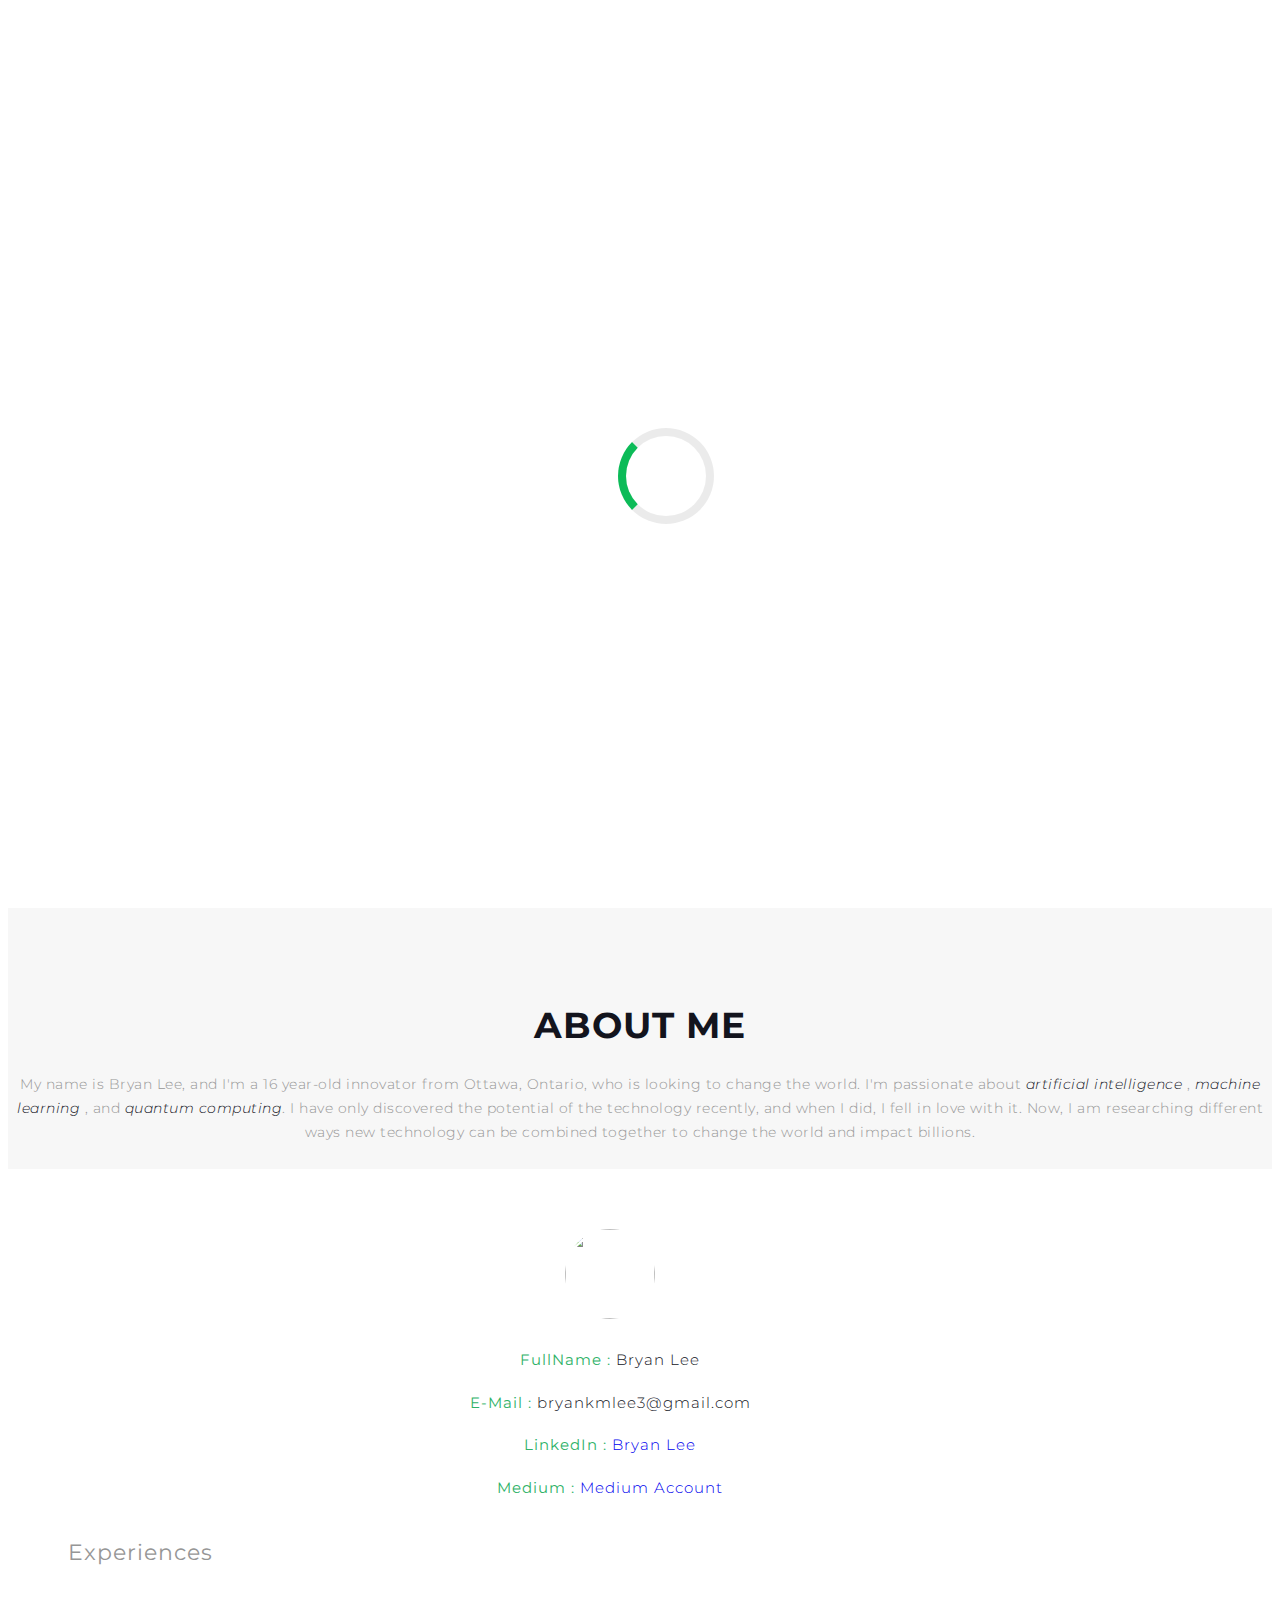
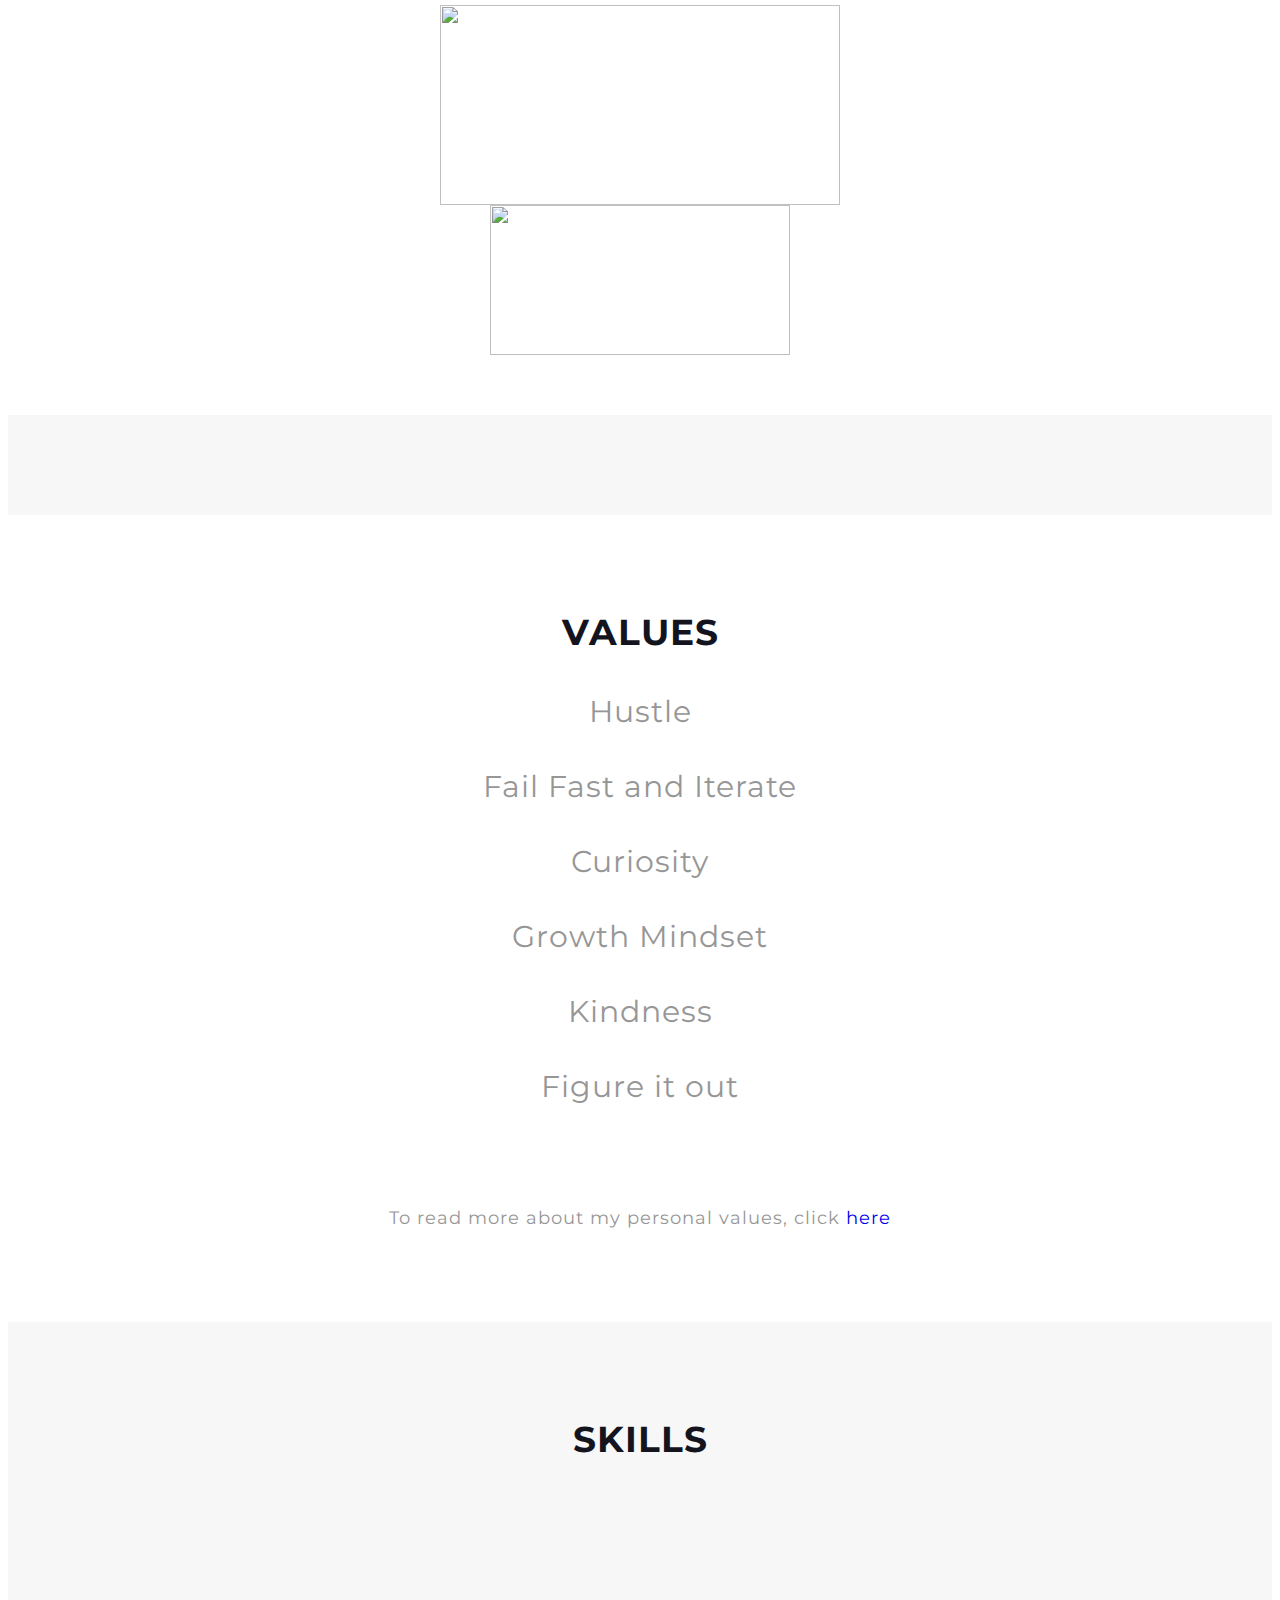
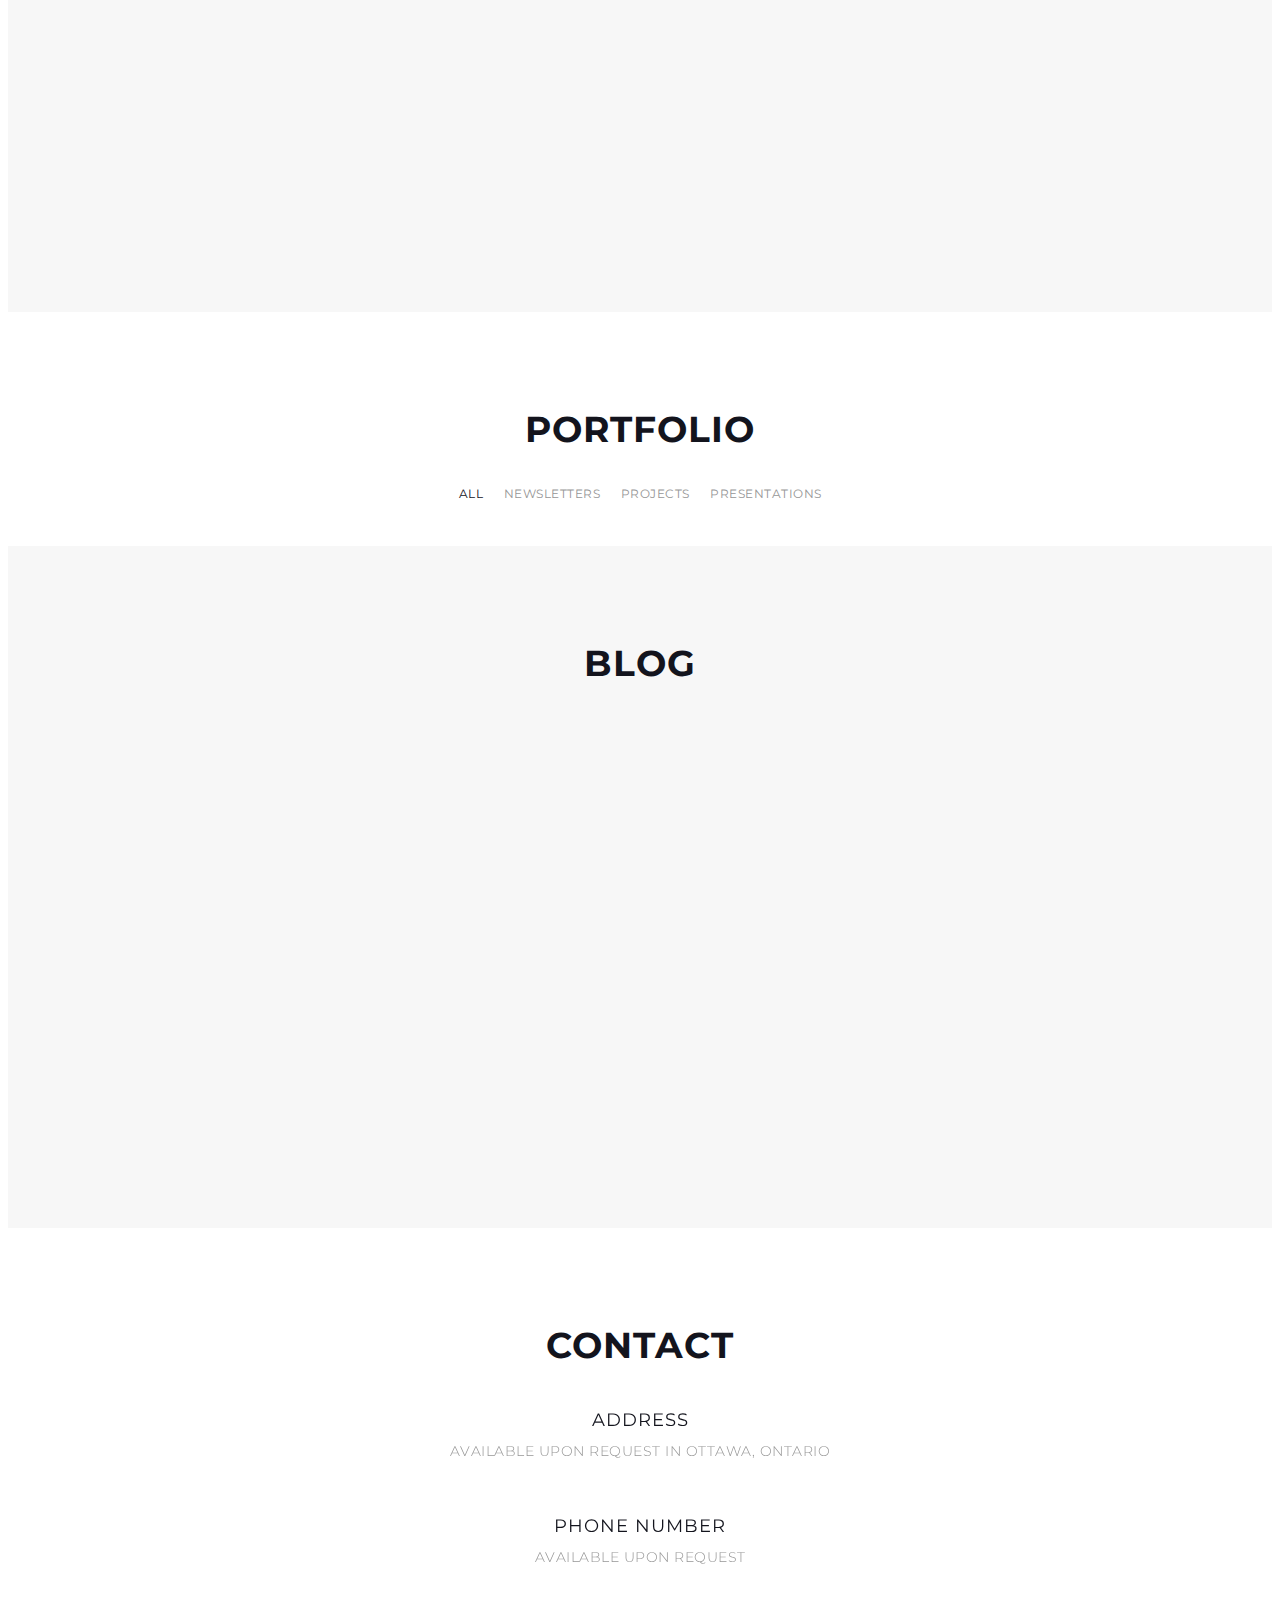
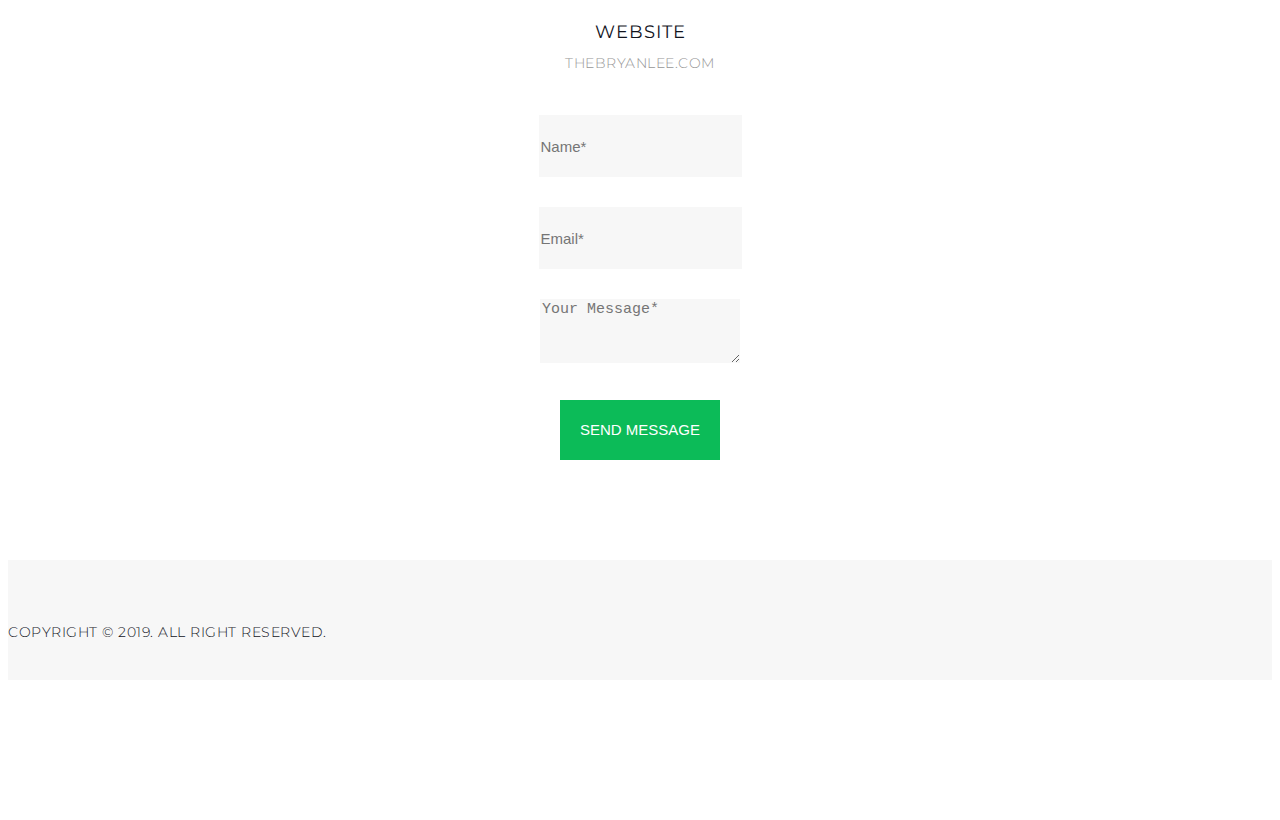
==== commit ff8c42ac: "Update index.html" ====
--- a/index.html
+++ b/index.html
@@ -191,7 +191,7 @@
 	</section>
 	<!--==== End About Section ====-->
     <!--==== Values Section ====-->
-    <section id="portfolio" class="section-light">
+    <section id="value" class="section-light">
         <div class="container">
             <div class="row">
                 <div class="col-xs-12">
@@ -199,126 +199,24 @@
                 </div>
             </div>
             <div class="row">
-
+                <h3> Hustle </h3>
+                <h3> Fail Fast and Iterate </h3>
+                <h3> Curiosity </h3>
+                <h3> Growth Mindset </h3>
+                <h3> Kindness </h3>
+                <h3> Figure it out </h3> <br>
+                <h6> To read more about my personal values, click <a href= "https://www.notion.so/Values-59bcf2371e8d42899dcf3ebd32cfa3ec" > here</a> </h6>
             </div>
             <div class="row value-grid">
-                <!-- Start single value item -->
-                <div class="col-md-4 col-sm-6 mix newsletters">
-                    <div class="item">
-                        <img  class= "valuepicture" src="images/hustle.JPG" alt="image">
-                        <div class="item-hover">
-                            <div class="display-table">
-                                <div class="display-table-cell">
-                                    <h5><a href=#>Hustle</a></h5>
-                                    <div class="icons">
-                                <!--        <a href=#><i class="fa fa-link"></i></a> -->
-                                        <a href="images/hustle.JPG" class="image-popup"><i class="fa fa-search"></i></a>
-                                    </div>
-                                </div>
-                            </div>
-                        </div>
-                    </div>
-                </div>
-                <!-- End single value item -->
-                <!-- Start single value item -->
-                <div class="col-md-4 col-sm-6 mix projects">
-                    <div class="item">
-                        <img class= "valuepicture" src="images/kindness.jpeg" alt="image">
-                        <div class="item-hover">
-                            <div class="display-table">
-                                <div class="display-table-cell">
-                                    <h5><a href=# target="_blank">Kindness</a></h5>
-                                    <div class="icons">
-                                <!--        <a href="https://docs.google.com/document/d/169tDavUunQsZfcLfPLsWzOJWDKt4NmFFhSJXspv6k88/edit?usp=sharing" target="_blank"><i class="fa fa-link"></i></a> -->
-                                        <a href="images/kindness.jpeg" class="image-popup"><i class="fa fa-search"></i></a>
-                                    </div>
-                                </div>
-                            </div>
-                        </div>
-                    </div>
-                </div>
-                <!-- End single portfolio item -->
-                <!-- Start single portfolio item -->
-                <div class="col-md-4 col-sm-6 mix projects">
-                    <div class="item">
-                        <img  class= "valuepicture" src="images/curiosity.jpg" alt="image">
-                        <div class="item-hover">
-                            <div class="display-table">
-                                <div class="display-table-cell">
-                                    <h5><a href="#">Coming Soon</a></h5>
-                                    <div class="icons">
-                                <!--        <a href="#"><i class="fa fa-link"></i></a> -->
-                                        <a href="images/curiosity.jpg" class="image-popup"><i class="fa fa-search"></i></a>
-                                    </div>
-                                </div>
-                            </div>
-                        </div>
-                    </div>
-                </div>
-                <!-- End single portfolio item -->
-                <!-- Start single portfolio item -->
-        <div class="col-md-4 col-sm-6 mix presentations">
-                    <div class="item">
-                        <img class= "valuepicture" src="images/detective.jpg" alt="image">
-                        <div class="item-hover">
-                            <div class="display-table">
-                                <div class="display-table-cell">
-                                    <h5><a href="#">Figure stuff out</a></h5>
-                                    <div class="icons">
-                            <!--            <a href="#"><i class="fa fa-link"></i></a>-->
-                                        <a href="images/detective.jpg" class="image-popup"><i class="fa fa-search"></i></a>
-                                    </div>
-                                </div>
-                            </div>
-                        </div>
-                    </div>
-                </div>
-                <!-- End single portfolio item -->
-                <!-- Start single portfolio item -->
-          <div class="col-md-4 col-sm-6 mix graphics">
-                    <div class="item">
-                        <img src="images/fail_fast.jpeg" alt="image" class= "valuepicture">
-                        <div class="item-hover" >
-                            <div class="display-table">
-                                <div class="display-table-cell">
-                                    <h5><a href="#">Fail Fast</a></h5>
-                                    <div class="icons">
-                                    <!--    <a href="#"><i class="fa fa-link"></i></a> -->
-                                        <a href="images/fail_fast.jpeg" class="image-popup"><i class="fa fa-search"></i></a>
-                                    </div>
-                                </div>
-                            </div>
-                        </div>
-                    </div>
-              </div>
-                <!-- End single portfolio item -->
-
-
-        <div class="col-md-4 col-sm-6 mix graphics">
-                  <div class="item">
-                      <img src="images/growth_mindset.png" alt="image" class= "valuepicture">
-                      <div class="item-hover" >
-                          <div class="display-table">
-                              <div class="display-table-cell">
-                                  <h5><a href="#">Growth Mindset</a></h5>
-                                  <div class="icons">
-                                    <!--  <a href="#"><i class="fa fa-link"></i></a> -->
-                                      <a href="images/growth_mindset.png" class="image-popup"><i class="fa fa-search"></i></a>
-                                  </div>
-                              </div>
-                          </div>
-                      </div>
-                  </div>
-              </div>
-              <!-- End single portfolio item -->
-          </div>
-        </div>
-        </section>
-          <!-- End single portfolio item -->
-      </div>
-  </div>
-</section>
-    <!--==== End Portfolio Section ====-->
+
+
+            <div>
+            </div>
+            <br>
+            <br>
+
+
+
 	<!--==== Start services section ====-->
 	<section id="services" class="section-dark">
 		<div class="container">
@@ -690,3 +588,4 @@
 
 </body>
 </html>
+
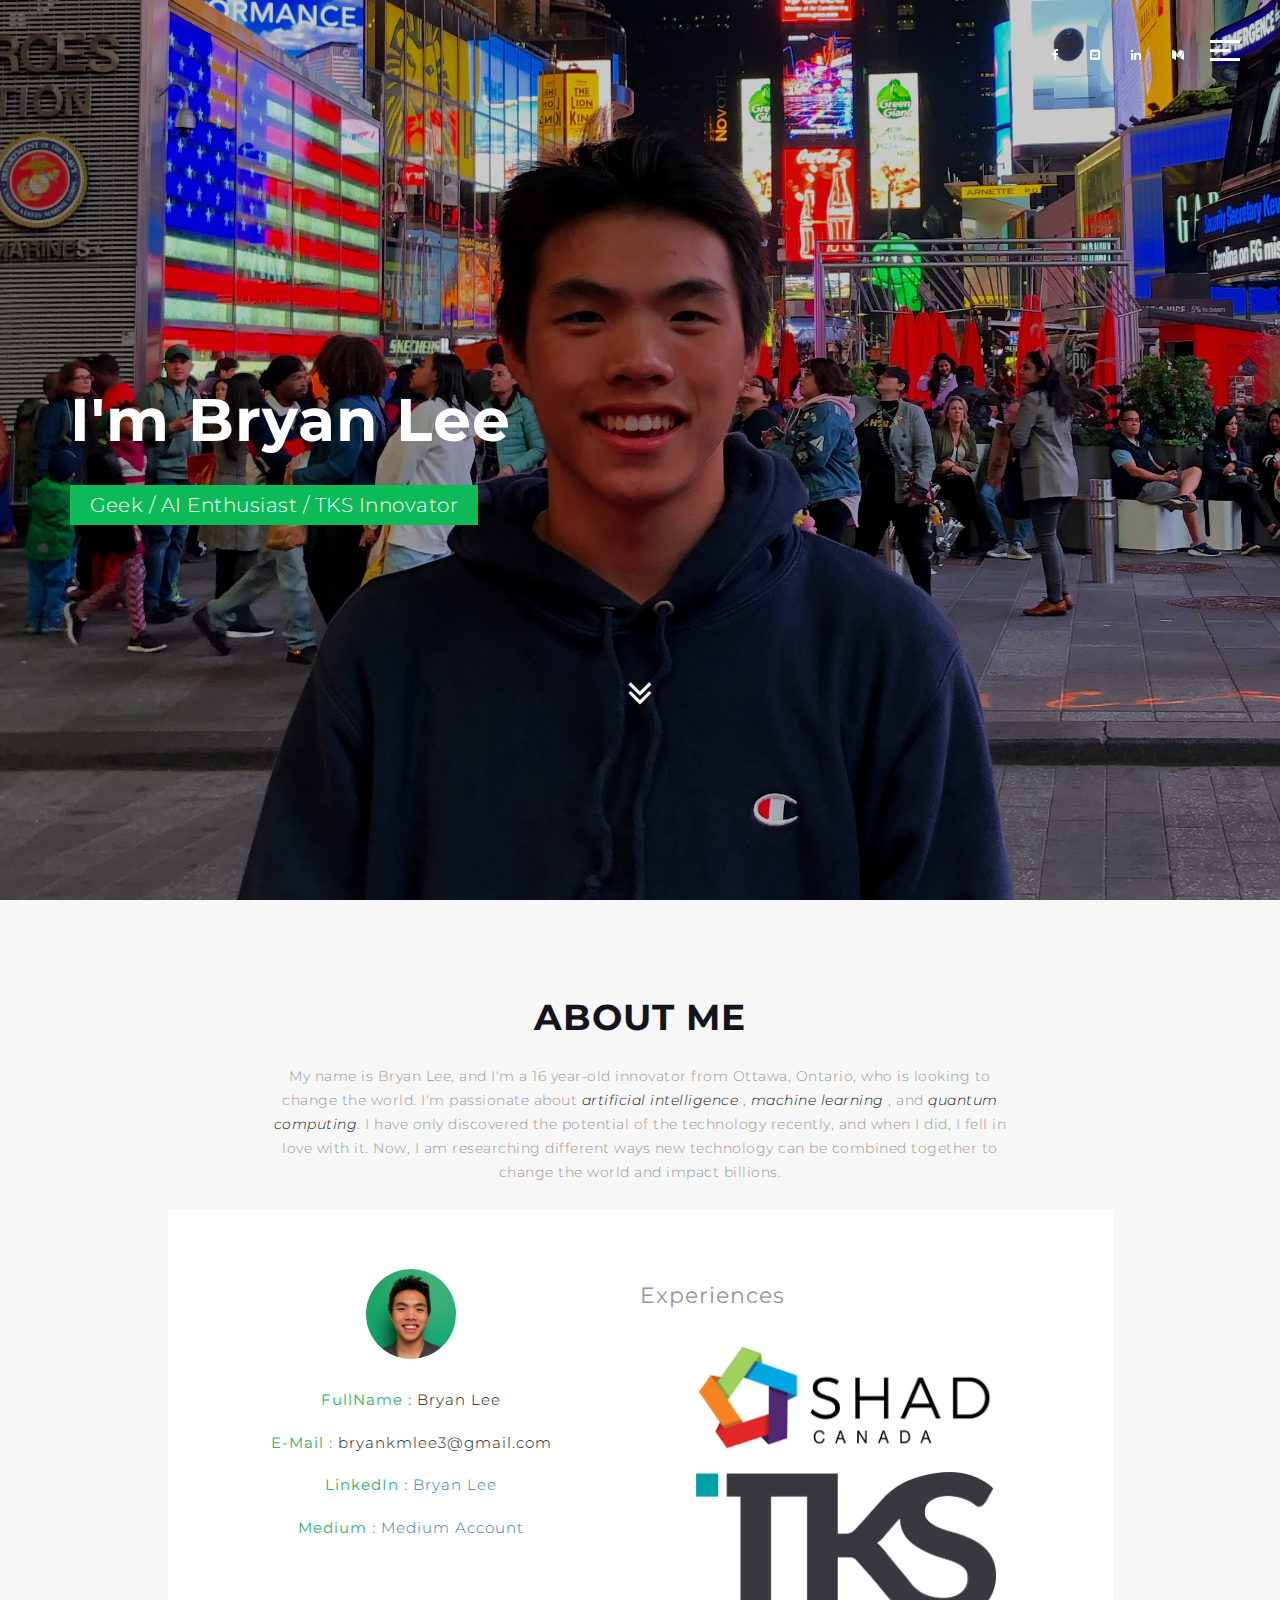
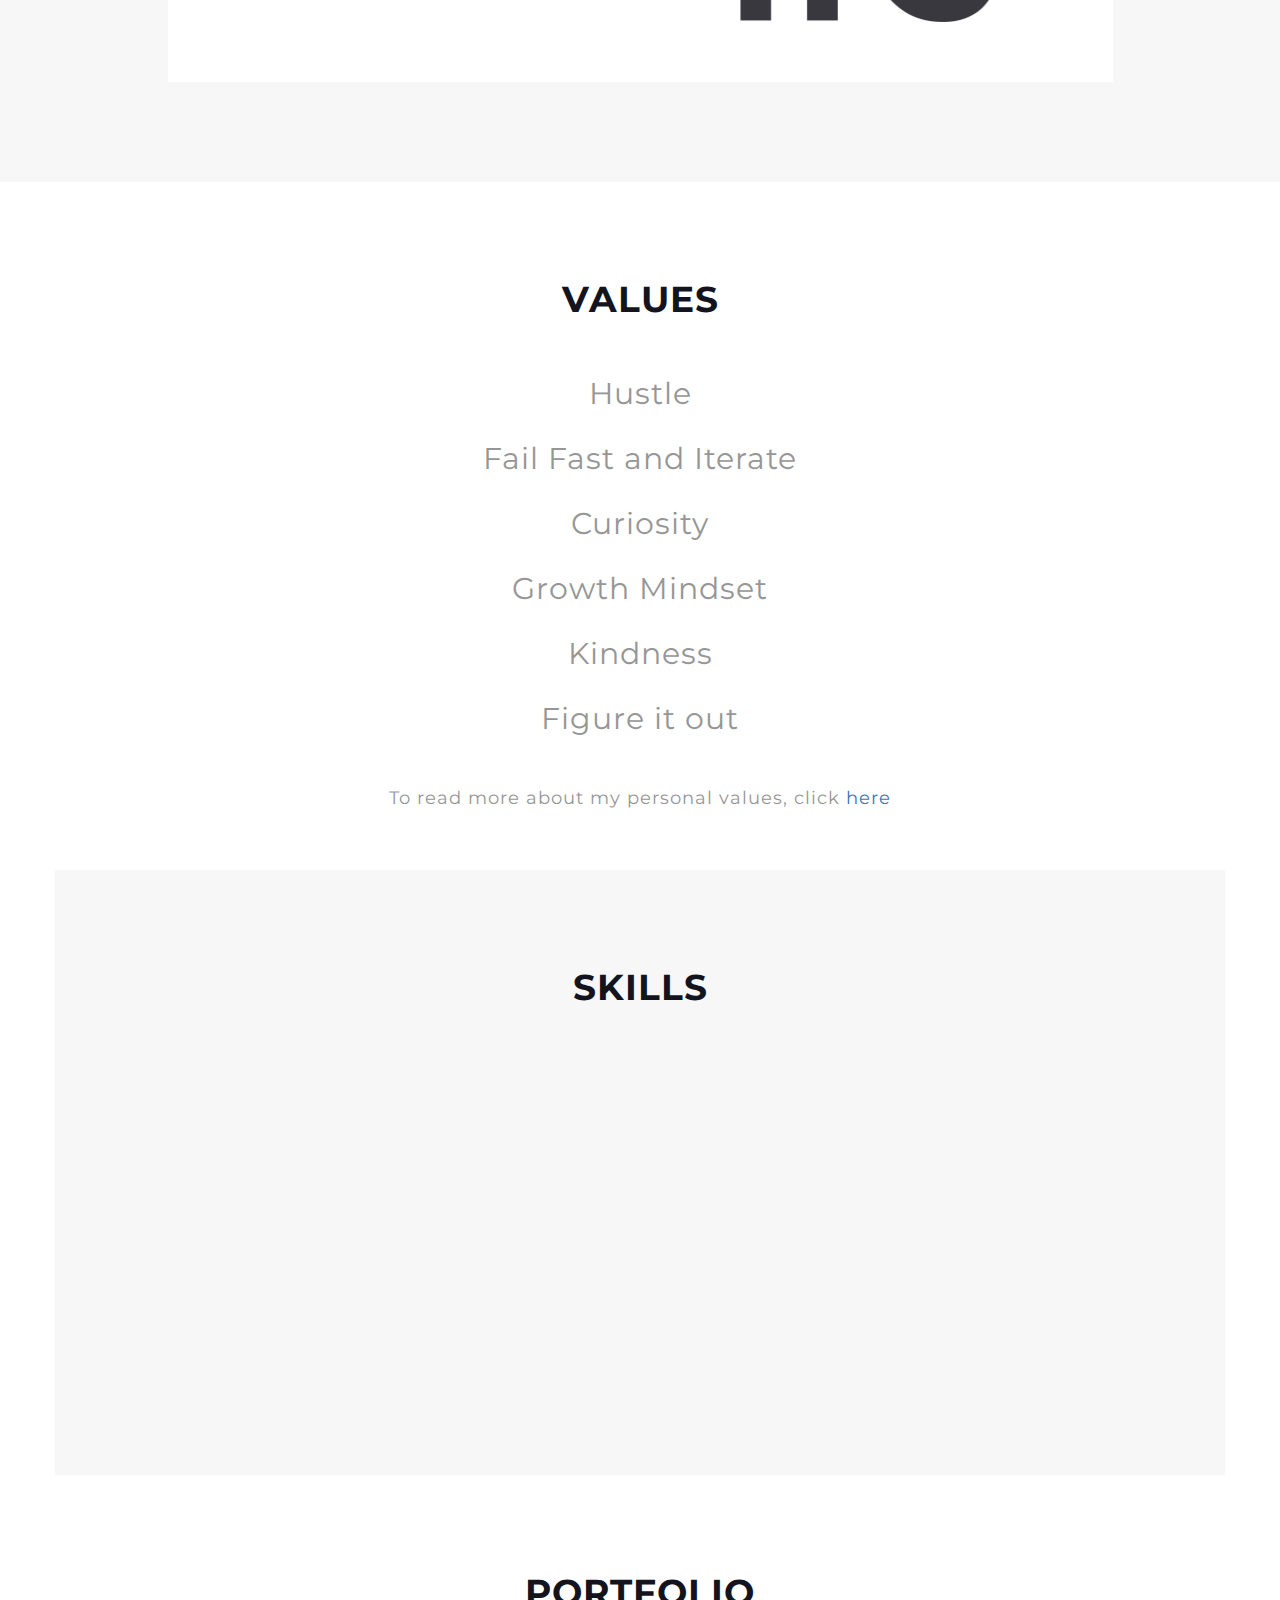
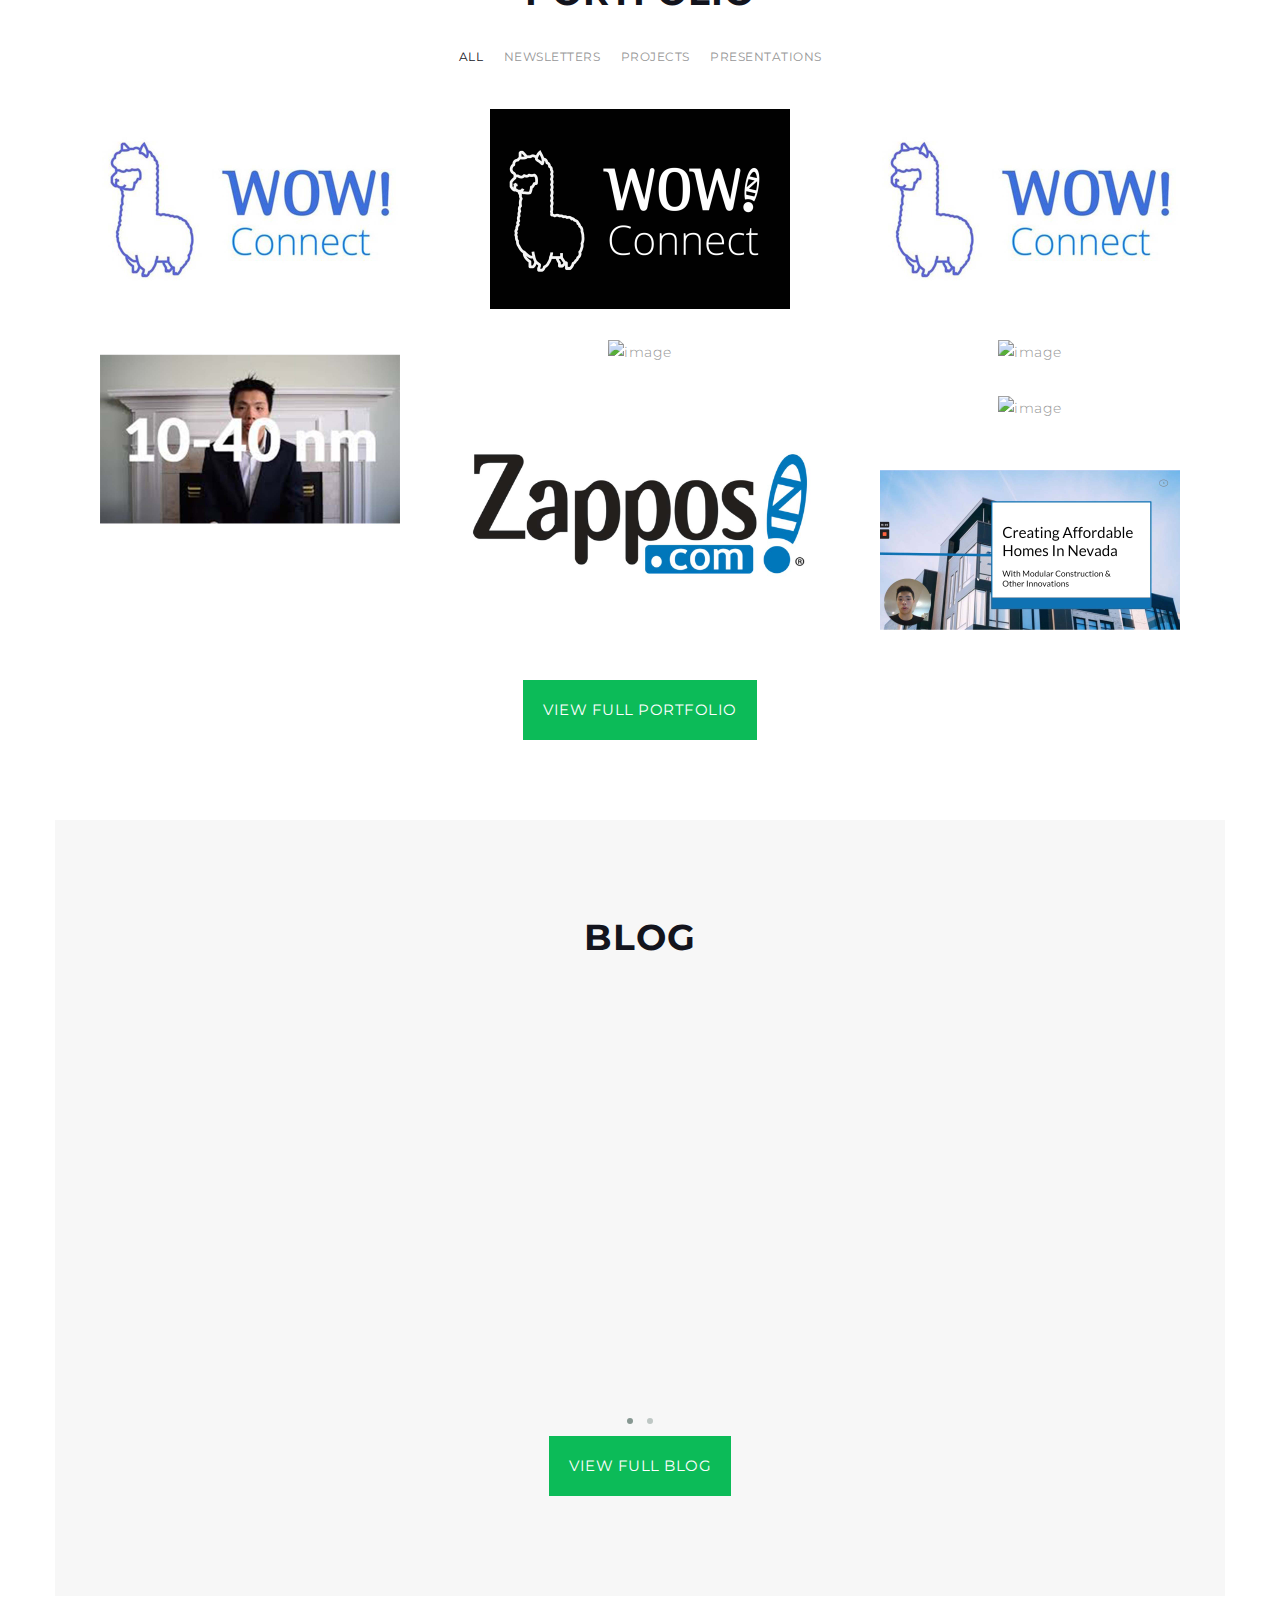
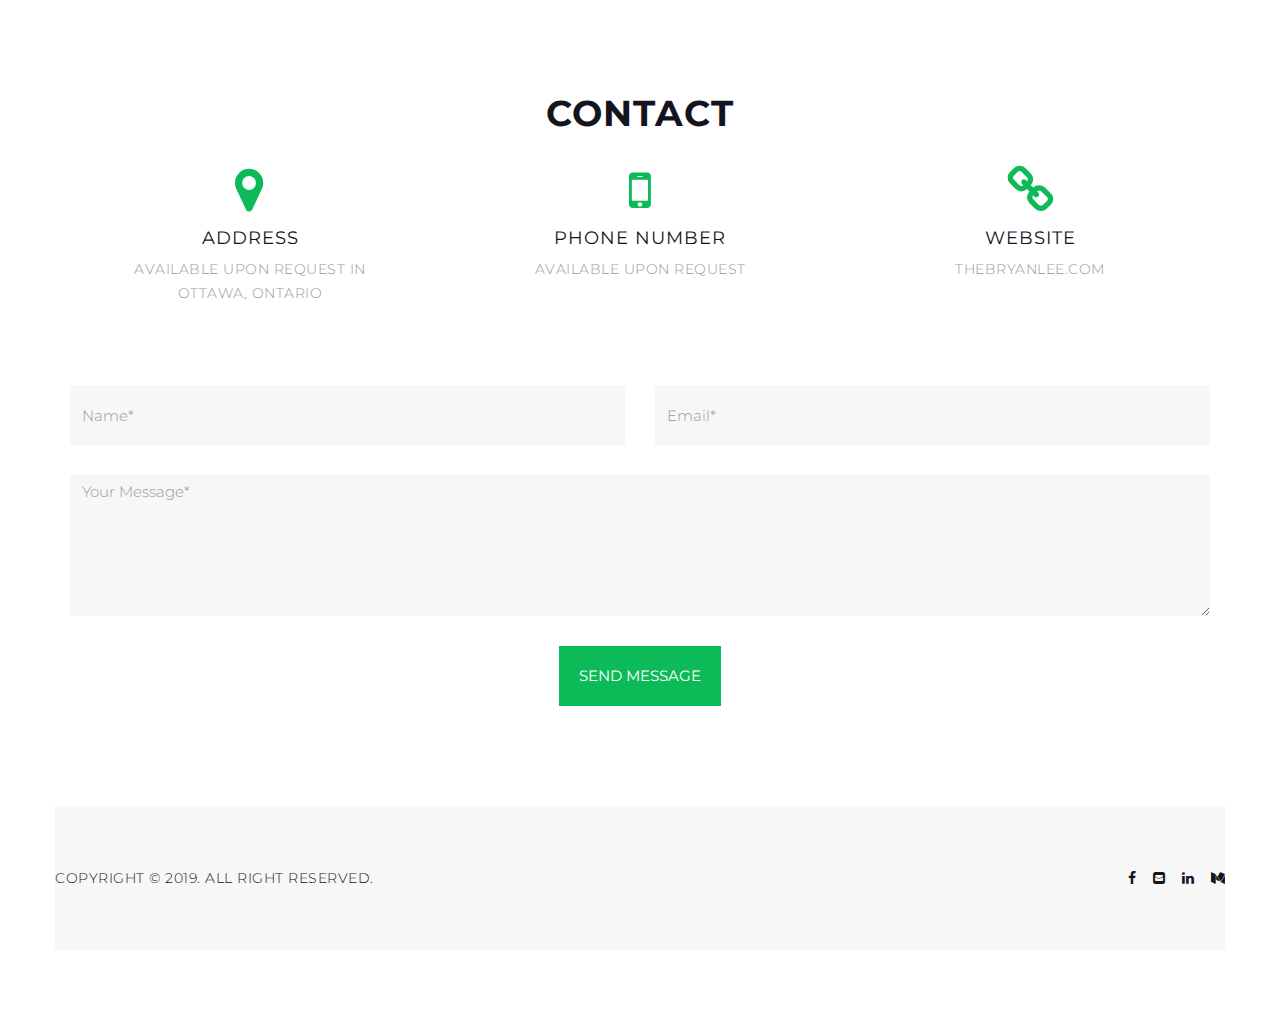
==== commit a19f7812: "Merge branch 'master' of https://github.com/Bryanlee316/Personal_Portfolio" ====
--- a/index.html
+++ b/index.html
@@ -41,6 +41,7 @@
 		  <script src="https://oss.maxcdn.com/html5shiv/3.7.2/html5shiv.min.js"></script>
 		  <script src="https://oss.maxcdn.com/respond/1.4.2/respond.min.js"></script>
     <![endif]-->
+
 </head>
 <body>
 
@@ -143,7 +144,7 @@
 						<!-- Start Skill section -->
 						 <!-- <div class="col-md-6 about-skill"> -->
 							<h5>Experiences</h5>
-							<img src="images/SHAD-logo.png" class="shadlogo"> </img>
+							<img src="images/shad.jpg" class="logos"> </img>
 							<img src="images/TKS-logo.png" class="logos"></img>
 
 
@@ -274,16 +275,34 @@
 			</div>
 			<div class="row portfolio-grid">
 				<!-- Start single portfolio item -->
-                <div class="col-md-4 col-sm-6 mix newsletters">
+                <div class="col-md-4 col-sm-6 mix projects">
 					<div class="item">
-						<img  class= "portfoliopicture" src="images/portfolio_images/octnews.JPG" alt="image">
+						<img  class= "portfoliopicture" src="images/portfolio_images/wow_website.jpg" alt="image">
 						<div class="item-hover">
 							<div class="display-table">
 								<div class="display-table-cell">
-									<h5><a href="https://mailchi.mp/fffe40c85c94/bryan">October Newsletter</a></h5>
+									<h5><a href="https://wow-connect.github.io/businesswebsite/Wowconnect/Ethereal/Wow_home.html ">WOW! Connect Website</a></h5>
 									<div class="icons">
-										<a href="https://mailchi.mp/fffe40c85c94/bryan"><i class="fa fa-link"></i></a>
-										<a href="images/portfolio_images/octnews.JPG" class="image-popup"><i class="fa fa-search"></i></a>
+										<a href="https://wow-connect.github.io/businesswebsite/Wowconnect/Ethereal/Wow_home.html "><i class="fa fa-link"></i></a>
+										<a href="images/portfolio_images/wow_website.jpg" class="image-popup"><i class="fa fa-search"></i></a>
+									</div>
+								</div>
+							</div>
+						</div>
+					</div>
+                </div>
+				<!-- End single portfolio item -->
+				<!-- Start single portfolio item -->
+                <div class="col-md-4 col-sm-6 mix presentations">
+					<div class="item">
+						<img class= "portfoliopicture" src="images/portfolio_images/wow_website_dark.jpg" alt="image">
+						<div class="item-hover">
+							<div class="display-table">
+								<div class="display-table-cell">
+									<h5><a href="https://docs.google.com/presentation/d/1MbbDOcAls4Re3fTKgUxGi1bOo9S9dMwT_VAf6SSr3Z4/edit?usp=sharing " target="_blank">WOW! Connect Slideshow</a></h5>
+									<div class="icons">
+										<a href="https://docs.google.com/presentation/d/1MbbDOcAls4Re3fTKgUxGi1bOo9S9dMwT_VAf6SSr3Z4/edit?usp=sharing " target="_blank"><i class="fa fa-link"></i></a>
+										<a href="images/portfolio_images/wow_website_dark.png" class="image-popup"><i class="fa fa-search"></i></a>
 									</div>
 								</div>
 							</div>
@@ -294,32 +313,14 @@
 				<!-- Start single portfolio item -->
                 <div class="col-md-4 col-sm-6 mix projects">
 					<div class="item">
-						<img class= "portfoliopicture" src="images/portfolio_images/enubis_logo.jpg" alt="image">
+						<img  class= "portfoliopicture" src="images/portfolio_images/wow_website.jpg" alt="image">
 						<div class="item-hover">
 							<div class="display-table">
 								<div class="display-table-cell">
-									<h5><a href="https://docs.google.com/document/d/169tDavUunQsZfcLfPLsWzOJWDKt4NmFFhSJXspv6k88/edit?usp=sharing" target="_blank">Enubis</a></h5>
+									<h5><a href="https://www.figma.com/proto/gnIR7znRgmT5q2RgGOqEJi/Wow-Connect-App?scaling=scale-down&node-id=170%3A105 ">WOW! Connect App Design</a></h5>
 									<div class="icons">
-										<a href="https://docs.google.com/document/d/169tDavUunQsZfcLfPLsWzOJWDKt4NmFFhSJXspv6k88/edit?usp=sharing" target="_blank"><i class="fa fa-link"></i></a>
-										<a href="images/portfolio_images/enubis_logo.jpg" class="image-popup"><i class="fa fa-search"></i></a>
-									</div>
-								</div>
-							</div>
-						</div>
-					</div>
-                </div>
-				<!-- End single portfolio item -->
-				<!-- Start single portfolio item -->
-                <div class="col-md-4 col-sm-6 mix projects">
-					<div class="item">
-						<img  class= "portfoliopicture" src="images/portfolio_images/comingsoon3.jpg" alt="image">
-						<div class="item-hover">
-							<div class="display-table">
-								<div class="display-table-cell">
-									<h5><a href="#">Coming Soon</a></h5>
-									<div class="icons">
-										<a href="#"><i class="fa fa-link"></i></a>
-										<a href="images/portfolio_images/comingsoon3.jpg" class="image-popup"><i class="fa fa-search"></i></a>
+										<a href="https://www.figma.com/proto/gnIR7znRgmT5q2RgGOqEJi/Wow-Connect-App?scaling=scale-down&node-id=170%3A105 "><i class="fa fa-link"></i></a>
+										<a href="images/portfolio_images/wow_website.jpg" class="image-popup"><i class="fa fa-search"></i></a>
 									</div>
 								</div>
 							</div>
@@ -330,42 +331,117 @@
 				<!-- Start single portfolio item -->
         <div class="col-md-4 col-sm-6 mix presentations">
 					<div class="item">
-						<img class= "portfoliopicture" src="images/portfolio_images/comingsoon1.jpg" alt="image">
+						<img class= "portfoliopicture" src="images/portfolio_images/arbora_pres.jpg" alt="image">
 						<div class="item-hover">
 							<div class="display-table">
 								<div class="display-table-cell">
-									<h5><a href="#">Coming Soon</a></h5>
+									<h5><a href="https://youtu.be/ibA8R5DG_CI ">Arbora Technologies Video</a></h5>
 									<div class="icons">
-										<a href="#"><i class="fa fa-link"></i></a>
+										<a href="https://youtu.be/ibA8R5DG_CI "><i class="fa fa-link"></i></a>
+<<<<<<< HEAD
+										<a href="images/portfolio_images/arbora_pres.jpg" class="image-popup"><i class="fa fa-search"></i></a>
+=======
 										<a href="images/portfolio_images/Comingsoon1.jpg" class="image-popup"><i class="fa fa-search"></i></a>
+>>>>>>> 0a99c7bd8f2df2445e14a54dbbac184e88177e84
 									</div>
 								</div>
 							</div>
 						</div>
 					</div>
 				</div>
+
+                <div class="col-md-4 col-sm-6 mix projects">
+					<div class="item">
+						<img  class= "portfoliopicture" src="images/portfolio_images/arbora_technologies.JPG" alt="image">
+						<div class="item-hover">
+							<div class="display-table">
+								<div class="display-table-cell">
+									<h5><a href="https://arboratech.com/">Arbora Technologies Website</a></h5>
+									<div class="icons">
+										<a href="https://arboratech.com/"><i class="fa fa-link"></i></a>
+										<a href="images/portfolio_images/arbora_technologies.JPG" class="image-popup"><i class="fa fa-search"></i></a>
+									</div>
+								</div>
+							</div>
+						</div>
+					</div>
+                </div>
+                <div class="col-md-4 col-sm-6 mix projects">
+					<div class="item">
+						<img  class= "portfoliopicture" src="images/portfolio_images/flappy_bird.JPG" alt="image">
+						<div class="item-hover">
+							<div class="display-table">
+								<div class="display-table-cell">
+									<h5><a href="https://github.com/Bryanlee316/Flappy_bird_AI">Flappy Bird Code</a></h5>
+									<div class="icons">
+										<a href="https://github.com/Bryanlee316/Flappy_bird_AI"><i class="fa fa-link"></i></a>
+										<a href="images/portfolio_images/flappy_bird.JPG" class="image-popup"><i class="fa fa-search"></i></a>
+									</div>
+								</div>
+							</div>
+						</div>
+					</div>
+                </div>
 				<!-- End single portfolio item -->
 				<!-- Start single portfolio item -->
-          <!--  <div class="col-md-4 col-sm-6 mix graphics">
+                <div class="col-md-4 col-sm-6 mix newsletters">
 					<div class="item">
-						<img src="images/portfolio/5.jpg" alt="image">
+						<img src="images/portfolio_images/Zappos.jpg" alt="image">
 						<div class="item-hover" >
 							<div class="display-table">
 								<div class="display-table-cell">
-									<h5><a href="#">Project Title</a></h5>
+									<h5><a href="https://mailchi.mp/dd852b6b28a3/may-newsletter-4129929 ">Sumtember Newsletter</a></h5>
 									<div class="icons">
-										<a href="#"><i class="fa fa-link"></i></a>
-										<a href="images/portfolio/5.jpg" class="image-popup"><i class="fa fa-search"></i></a>
+										<a href="https://mailchi.mp/dd852b6b28a3/may-newsletter-4129929 "><i class="fa fa-link"></i></a>
+										<a href="images/portfolio_images/Zappos.jpg" class="image-popup"><i class="fa fa-search"></i></a>
 									</div>
 								</div>
 							</div>
 						</div>
 					</div>
 				</div>
-				 End single portfolio item
+				 <! -- End single portfolio item -->
+                 <div class="col-md-4 col-sm-6 mix newsletters">
+ 					<div class="item">
+ 						<img  class= "portfoliopicture" src="images/portfolio_images/mindset_website.JPG" alt="image">
+ 						<div class="item-hover">
+ 							<div class="display-table">
+ 								<div class="display-table-cell">
+ 									<h5><a href="https://mailchi.mp/16a18f19b4bf/may-newsletter-4160297">October Newsletter</a></h5>
+ 									<div class="icons">
+ 										<a href="https://mailchi.mp/16a18f19b4bf/may-newsletter-4160297"><i class="fa fa-link"></i></a>
+ 										<a href="images/portfolio_images/mindset.JPG" class="image-popup"><i class="fa fa-search"></i></a>
+ 									</div>
+ 								</div>
+ 							</div>
+ 						</div>
+ 					</div>
+                 </div>
+
+                 <div class="col-md-4 col-sm-6 mix projects">
+ 					<div class="item">
+ 						<img class= "portfoliopicture" src="images/portfolio_images/pie_website.jpg" alt="image">
+ 						<div class="item-hover">
+ 							<div class="display-table">
+ 								<div class="display-table-cell">
+ 									<h5><a href="https://www.loom.com/share/0de57e2cf4ab4bd49b38bbf65287ebc7" target="_blank">PIE Challenge Pitch</a></h5>
+ 									<div class="icons">
+ 										<a href="https://www.loom.com/share/0de57e2cf4ab4bd49b38bbf65287ebc7" target="_blank"><i class="fa fa-link"></i></a>
+ 										<a href="images/portfolio_images/pie_pitch.png" class="image-popup"><i class="fa fa-search"></i></a>
+ 									</div>
+ 								</div>
+ 							</div>
+ 						</div>
+ 					</div>
+                 </div>
+                 <div class="col-md-12">
+                     <a href="https://tks.life/profile/bryan.lee#portfolio" target = "_blank" value="View Portfolio" id="submitButton" class="btn btn-green" title="View_portfolio"> View Full Portfolio </a>
+                 </div>
+
+
             </div>
 		</div>
-	</section>  -->
+	</section>
 	<!--==== End Portfolio Section ====-->
 
 
@@ -410,12 +486,31 @@
 			</div>
 			<div class="row blog-list">
 				<!-- Start single post -->
+                <div class="blog-post wow fadeInUp" data-wow-delay="0.2s">
+					<div class="post-thumb">
+						<a href="https://bryankmlee3.medium.com/how-to-become-your-own-superman-9789298ff83" target="_blank"><img class="blogpicture" src="images/posts/nietzsche.jpg" alt=""></a>
+						<div class="post-meta-1">
+						</div>
+					</div>
+					<div class="post-main">
+						<h6 class="post-title">
+							<a href="https://bryankmlee3.medium.com/how-to-become-your-own-superman-9789298ff83" target="_blank">How to Become Your Own Superman</a>
+						</h6>
+						<div class="post-meta-2">
+							<i class="fa fa-tag"></i> Philosophy
+						</div>
+						<div class="post-excerpt">
+							<p>An introduction into Nietzsche and some of his work. </p>
+						</div>
+						<a href="https://bryankmlee3.medium.com/how-to-become-your-own-superman-9789298ff83 " target="_blank" class="read-more">Read More <i class="fa fa-long-arrow-right"></i></a>
+						<div class="clearfix"></div>
+					</div>
+				</div>
+
 				<div class="blog-post wow fadeInUp" data-wow-delay="0.2s">
 					<div class="post-thumb">
 						<a href="https://towardsdatascience.com/enjoy-the-go-with-alpha-go-e1172afdb322?source=friends_link&sk=ba1cbd7b68f8191d620b5f65b73fd9ee" target="_blank"><img class="blogpicture" src="images/posts/Go Board.jpg" alt=""></a>
 						<div class="post-meta-1">
-							<span>November 20, 2019</span>
-							<span class="comment-count">1<i class="fa fa-comment-o"></i></span>
 						</div>
 					</div>
 					<div class="post-main">
@@ -438,8 +533,6 @@
 					<div class="post-thumb">
 						<a href="https://medium.com/@bryankmlee3/conducting-surveys-with-nlp-d38df4c29e39?source=friends_link&sk=b1cef4995cd5507f2153b60bec6df856" target="_blank"><img class="blogpicture" src="images/posts/survey monkey logo.png" alt=""></a>
 						<div class="post-meta-1">
-							<span>November 17th, 2019</span>
-							<span class="comment-count">0<i class="fa fa-comment-o"></i></span>
 						</div>
 					</div>
 					<div class="post-main">
@@ -462,8 +555,6 @@
 					<div class="post-thumb">
 						<a href="https://medium.com/@bryankmlee3/quantum-computing-for-smarties-64279d2e7136?source=friends_link&sk=c0149366955f152a3a57a0898277985a" target="_blank"><img class="blogpicture" src="images/posts/Quantum_computer.jpg" alt=""></a>
 						<div class="post-meta-1">
-							<span>September 29, 2019</span>
-							<span class="comment-count">1<i class="fa fa-comment-o"></i></span>
 						</div>
 					</div>
 					<div class="post-main">
@@ -480,10 +571,15 @@
 						<div class="clearfix"></div>
 					</div>
 				</div>
-				<!-- End single post -->
-			</div>
+            </div>
+
+            <div class="col-md-12">
+                <a href="https://bryankmlee3.medium.com/ " target = "_blank" value="View Portfolio" id="submitButton" class="btn btn-green" title="View_portfolio"> View Full Blog </a>
+            </div>
+
 		</div>
 	</section>
+
 	<!--==== Start blog section ====-->
 
 
@@ -588,4 +684,3 @@
 
 </body>
 </html>
-
--- a/css/linea-icons.css
+++ b/css/linea-icons.css
@@ -0,0 +1,1045 @@
+@charset "UTF-8";
+
+@font-face {
+  font-family: "linea";
+  src:url("../fonts/linea.eot");
+  src:url("../fonts/linea.eot?#iefix") format("embedded-opentype"),
+    url("../fonts/linea.woff") format("woff"),
+    url("../fonts/linea.ttf") format("truetype"),
+    url("../fonts/linea.svg#linea") format("svg");
+  font-weight: normal;
+  font-style: normal;
+
+}
+
+[data-icon]:before {
+  font-family: "linea" !important;
+  content: attr(data-icon);
+  font-style: normal !important;
+  font-weight: normal !important;
+  font-variant: normal !important;
+  text-transform: none !important;
+  speak: none;
+  line-height: 1;
+  -webkit-font-smoothing: antialiased;
+  -moz-osx-font-smoothing: grayscale;
+}
+
+[class^="icon-"]:before,
+[class*=" icon-"]:before {
+  font-family: "linea" !important;
+  font-style: normal !important;
+  font-weight: normal !important;
+  font-variant: normal !important;
+  text-transform: none !important;
+  speak: none;
+  line-height: 1;
+  -webkit-font-smoothing: antialiased;
+  -moz-osx-font-smoothing: grayscale;
+}
+
+.icon-basic-accelerator:before {
+  content: "a";
+}
+.icon-basic-alarm:before {
+  content: "b";
+}
+.icon-basic-anchor:before {
+  content: "c";
+}
+.icon-basic-anticlockwise:before {
+  content: "d";
+}
+.icon-basic-archive:before {
+  content: "e";
+}
+.icon-basic-archive-full:before {
+  content: "f";
+}
+.icon-basic-ban:before {
+  content: "g";
+}
+.icon-basic-battery-charge:before {
+  content: "h";
+}
+.icon-basic-battery-empty:before {
+  content: "i";
+}
+.icon-basic-battery-full:before {
+  content: "j";
+}
+.icon-basic-battery-half:before {
+  content: "k";
+}
+.icon-basic-bolt:before {
+  content: "l";
+}
+.icon-basic-book:before {
+  content: "m";
+}
+.icon-basic-book-pen:before {
+  content: "n";
+}
+.icon-basic-book-pencil:before {
+  content: "o";
+}
+.icon-basic-bookmark:before {
+  content: "p";
+}
+.icon-basic-calculator:before {
+  content: "q";
+}
+.icon-basic-calendar:before {
+  content: "r";
+}
+.icon-basic-cards-diamonds:before {
+  content: "s";
+}
+.icon-basic-cards-hearts:before {
+  content: "t";
+}
+.icon-basic-case:before {
+  content: "u";
+}
+.icon-basic-chronometer:before {
+  content: "v";
+}
+.icon-basic-clessidre:before {
+  content: "w";
+}
+.icon-basic-clock:before {
+  content: "x";
+}
+.icon-basic-clockwise:before {
+  content: "y";
+}
+.icon-basic-cloud:before {
+  content: "z";
+}
+.icon-basic-clubs:before {
+  content: "A";
+}
+.icon-basic-compass:before {
+  content: "B";
+}
+.icon-basic-cup:before {
+  content: "C";
+}
+.icon-basic-diamonds:before {
+  content: "D";
+}
+.icon-basic-display:before {
+  content: "E";
+}
+.icon-basic-download:before {
+  content: "F";
+}
+.icon-basic-exclamation:before {
+  content: "G";
+}
+.icon-basic-eye:before {
+  content: "H";
+}
+.icon-basic-eye-closed:before {
+  content: "I";
+}
+.icon-basic-female:before {
+  content: "J";
+}
+.icon-basic-flag1:before {
+  content: "K";
+}
+.icon-basic-flag2:before {
+  content: "L";
+}
+.icon-basic-floppydisk:before {
+  content: "M";
+}
+.icon-basic-folder:before {
+  content: "N";
+}
+.icon-basic-folder-multiple:before {
+  content: "O";
+}
+.icon-basic-gear:before {
+  content: "P";
+}
+.icon-basic-geolocalize-01:before {
+  content: "Q";
+}
+.icon-basic-geolocalize-05:before {
+  content: "R";
+}
+.icon-basic-globe:before {
+  content: "S";
+}
+.icon-basic-gunsight:before {
+  content: "T";
+}
+.icon-basic-hammer:before {
+  content: "U";
+}
+.icon-basic-headset:before {
+  content: "V";
+}
+.icon-basic-heart:before {
+  content: "W";
+}
+.icon-basic-heart-broken:before {
+  content: "X";
+}
+.icon-basic-helm:before {
+  content: "Y";
+}
+.icon-basic-home:before {
+  content: "Z";
+}
+.icon-basic-info:before {
+  content: "0";
+}
+.icon-basic-ipod:before {
+  content: "1";
+}
+.icon-basic-joypad:before {
+  content: "2";
+}
+.icon-basic-key:before {
+  content: "3";
+}
+.icon-basic-keyboard:before {
+  content: "4";
+}
+.icon-basic-laptop:before {
+  content: "5";
+}
+.icon-basic-life-buoy:before {
+  content: "6";
+}
+.icon-basic-lightbulb:before {
+  content: "7";
+}
+.icon-basic-link:before {
+  content: "8";
+}
+.icon-basic-lock:before {
+  content: "9";
+}
+.icon-basic-lock-open:before {
+  content: "!";
+}
+.icon-basic-magic-mouse:before {
+  content: "\"";
+}
+.icon-basic-magnifier:before {
+  content: "#";
+}
+.icon-basic-magnifier-minus:before {
+  content: "$";
+}
+.icon-basic-magnifier-plus:before {
+  content: "%";
+}
+.icon-basic-mail:before {
+  content: "&";
+}
+.icon-basic-mail-multiple:before {
+  content: "'";
+}
+.icon-basic-mail-open:before {
+  content: "(";
+}
+.icon-basic-mail-open-text:before {
+  content: ")";
+}
+.icon-basic-male:before {
+  content: "*";
+}
+.icon-basic-map:before {
+  content: "+";
+}
+.icon-basic-message:before {
+  content: ",";
+}
+.icon-basic-message-multiple:before {
+  content: "-";
+}
+.icon-basic-message-txt:before {
+  content: ".";
+}
+.icon-basic-mixer2:before {
+  content: "/";
+}
+.icon-basic-mouse:before {
+  content: ":";
+}
+.icon-basic-notebook:before {
+  content: ";";
+}
+.icon-basic-notebook-pen:before {
+  content: "<";
+}
+.icon-basic-notebook-pencil:before {
+  content: "=";
+}
+.icon-basic-paperplane:before {
+  content: ">";
+}
+.icon-basic-pencil-ruler:before {
+  content: "?";
+}
+.icon-basic-pencil-ruler-pen:before {
+  content: "@";
+}
+.icon-basic-photo:before {
+  content: "[";
+}
+.icon-basic-picture:before {
+  content: "]";
+}
+.icon-basic-picture-multiple:before {
+  content: "^";
+}
+.icon-basic-pin1:before {
+  content: "_";
+}
+.icon-basic-pin2:before {
+  content: "`";
+}
+.icon-basic-postcard:before {
+  content: "{";
+}
+.icon-basic-postcard-multiple:before {
+  content: "|";
+}
+.icon-basic-printer:before {
+  content: "}";
+}
+.icon-basic-question:before {
+  content: "~";
+}
+.icon-basic-rss:before {
+  content: "\\";
+}
+.icon-basic-server:before {
+  content: "\e000";
+}
+.icon-basic-server2:before {
+  content: "\e001";
+}
+.icon-basic-server-cloud:before {
+  content: "\e002";
+}
+.icon-basic-server-download:before {
+  content: "\e003";
+}
+.icon-basic-server-upload:before {
+  content: "\e004";
+}
+.icon-basic-settings:before {
+  content: "\e005";
+}
+.icon-basic-share:before {
+  content: "\e006";
+}
+.icon-basic-sheet:before {
+  content: "\e007";
+}
+.icon-basic-sheet-multiple:before {
+  content: "\e008";
+}
+.icon-basic-sheet-pen:before {
+  content: "\e009";
+}
+.icon-basic-sheet-pencil:before {
+  content: "\e00a";
+}
+.icon-basic-sheet-txt:before {
+  content: "\e00b";
+}
+.icon-basic-signs:before {
+  content: "\e00c";
+}
+.icon-basic-smartphone:before {
+  content: "\e00d";
+}
+.icon-basic-spades:before {
+  content: "\e00e";
+}
+.icon-basic-spread:before {
+  content: "\e00f";
+}
+.icon-basic-spread-bookmark:before {
+  content: "\e010";
+}
+.icon-basic-spread-text:before {
+  content: "\e011";
+}
+.icon-basic-spread-text-bookmark:before {
+  content: "\e012";
+}
+.icon-basic-star:before {
+  content: "\e013";
+}
+.icon-basic-tablet:before {
+  content: "\e014";
+}
+.icon-basic-target:before {
+  content: "\e015";
+}
+.icon-basic-todo:before {
+  content: "\e016";
+}
+.icon-basic-todo-pen:before {
+  content: "\e017";
+}
+.icon-basic-todo-pencil:before {
+  content: "\e018";
+}
+.icon-basic-todo-txt:before {
+  content: "\e019";
+}
+.icon-basic-todolist-pen:before {
+  content: "\e01a";
+}
+.icon-basic-todolist-pencil:before {
+  content: "\e01b";
+}
+.icon-basic-trashcan:before {
+  content: "\e01c";
+}
+.icon-basic-trashcan-full:before {
+  content: "\e01d";
+}
+.icon-basic-trashcan-refresh:before {
+  content: "\e01e";
+}
+.icon-basic-trashcan-remove:before {
+  content: "\e01f";
+}
+.icon-basic-upload:before {
+  content: "\e020";
+}
+.icon-basic-usb:before {
+  content: "\e021";
+}
+.icon-basic-video:before {
+  content: "\e022";
+}
+.icon-basic-watch:before {
+  content: "\e023";
+}
+.icon-basic-webpage:before {
+  content: "\e024";
+}
+.icon-basic-webpage-img-txt:before {
+  content: "\e025";
+}
+.icon-basic-webpage-multiple:before {
+  content: "\e026";
+}
+.icon-basic-webpage-txt:before {
+  content: "\e027";
+}
+.icon-basic-world:before {
+  content: "\e028";
+}
+.icon-ecommerce-bag:before {
+  content: "\e029";
+}
+.icon-ecommerce-bag-check:before {
+  content: "\e02a";
+}
+.icon-ecommerce-bag-cloud:before {
+  content: "\e02b";
+}
+.icon-ecommerce-bag-download:before {
+  content: "\e02c";
+}
+.icon-ecommerce-bag-minus:before {
+  content: "\e02d";
+}
+.icon-ecommerce-bag-plus:before {
+  content: "\e02e";
+}
+.icon-ecommerce-bag-refresh:before {
+  content: "\e02f";
+}
+.icon-ecommerce-bag-remove:before {
+  content: "\e030";
+}
+.icon-ecommerce-bag-search:before {
+  content: "\e031";
+}
+.icon-ecommerce-bag-upload:before {
+  content: "\e032";
+}
+.icon-ecommerce-banknote:before {
+  content: "\e033";
+}
+.icon-ecommerce-banknotes:before {
+  content: "\e034";
+}
+.icon-ecommerce-basket:before {
+  content: "\e035";
+}
+.icon-ecommerce-basket-check:before {
+  content: "\e036";
+}
+.icon-ecommerce-basket-cloud:before {
+  content: "\e037";
+}
+.icon-ecommerce-basket-download:before {
+  content: "\e038";
+}
+.icon-ecommerce-basket-minus:before {
+  content: "\e039";
+}
+.icon-ecommerce-basket-plus:before {
+  content: "\e03a";
+}
+.icon-ecommerce-basket-refresh:before {
+  content: "\e03b";
+}
+.icon-ecommerce-basket-remove:before {
+  content: "\e03c";
+}
+.icon-ecommerce-basket-search:before {
+  content: "\e03d";
+}
+.icon-ecommerce-basket-upload:before {
+  content: "\e03e";
+}
+.icon-ecommerce-bath:before {
+  content: "\e03f";
+}
+.icon-ecommerce-cart:before {
+  content: "\e040";
+}
+.icon-ecommerce-cart-check:before {
+  content: "\e041";
+}
+.icon-ecommerce-cart-cloud:before {
+  content: "\e042";
+}
+.icon-ecommerce-cart-content:before {
+  content: "\e043";
+}
+.icon-ecommerce-cart-download:before {
+  content: "\e044";
+}
+.icon-ecommerce-cart-minus:before {
+  content: "\e045";
+}
+.icon-ecommerce-cart-plus:before {
+  content: "\e046";
+}
+.icon-ecommerce-cart-refresh:before {
+  content: "\e047";
+}
+.icon-ecommerce-cart-remove:before {
+  content: "\e048";
+}
+.icon-ecommerce-cart-search:before {
+  content: "\e049";
+}
+.icon-ecommerce-cart-upload:before {
+  content: "\e04a";
+}
+.icon-ecommerce-cent:before {
+  content: "\e04b";
+}
+.icon-ecommerce-colon:before {
+  content: "\e04c";
+}
+.icon-ecommerce-creditcard:before {
+  content: "\e04d";
+}
+.icon-ecommerce-diamond:before {
+  content: "\e04e";
+}
+.icon-ecommerce-dollar:before {
+  content: "\e04f";
+}
+.icon-ecommerce-euro:before {
+  content: "\e050";
+}
+.icon-ecommerce-franc:before {
+  content: "\e051";
+}
+.icon-ecommerce-gift:before {
+  content: "\e052";
+}
+.icon-ecommerce-graph1:before {
+  content: "\e053";
+}
+.icon-ecommerce-graph2:before {
+  content: "\e054";
+}
+.icon-ecommerce-graph3:before {
+  content: "\e055";
+}
+.icon-ecommerce-graph-decrease:before {
+  content: "\e056";
+}
+.icon-ecommerce-graph-increase:before {
+  content: "\e057";
+}
+.icon-ecommerce-guarani:before {
+  content: "\e058";
+}
+.icon-ecommerce-kips:before {
+  content: "\e059";
+}
+.icon-ecommerce-lira:before {
+  content: "\e05a";
+}
+.icon-ecommerce-megaphone:before {
+  content: "\e05b";
+}
+.icon-ecommerce-money:before {
+  content: "\e05c";
+}
+.icon-ecommerce-naira:before {
+  content: "\e05d";
+}
+.icon-ecommerce-pesos:before {
+  content: "\e05e";
+}
+.icon-ecommerce-pound:before {
+  content: "\e05f";
+}
+.icon-ecommerce-receipt:before {
+  content: "\e060";
+}
+.icon-ecommerce-receipt-bath:before {
+  content: "\e061";
+}
+.icon-ecommerce-receipt-cent:before {
+  content: "\e062";
+}
+.icon-ecommerce-receipt-dollar:before {
+  content: "\e063";
+}
+.icon-ecommerce-receipt-euro:before {
+  content: "\e064";
+}
+.icon-ecommerce-receipt-franc:before {
+  content: "\e065";
+}
+.icon-ecommerce-receipt-guarani:before {
+  content: "\e066";
+}
+.icon-ecommerce-receipt-kips:before {
+  content: "\e067";
+}
+.icon-ecommerce-receipt-lira:before {
+  content: "\e068";
+}
+.icon-ecommerce-receipt-naira:before {
+  content: "\e069";
+}
+.icon-ecommerce-receipt-pesos:before {
+  content: "\e06a";
+}
+.icon-ecommerce-receipt-pound:before {
+  content: "\e06b";
+}
+.icon-ecommerce-receipt-rublo:before {
+  content: "\e06c";
+}
+.icon-ecommerce-receipt-rupee:before {
+  content: "\e06d";
+}
+.icon-ecommerce-receipt-tugrik:before {
+  content: "\e06e";
+}
+.icon-ecommerce-receipt-won:before {
+  content: "\e06f";
+}
+.icon-ecommerce-receipt-yen:before {
+  content: "\e070";
+}
+.icon-ecommerce-receipt-yen2:before {
+  content: "\e071";
+}
+.icon-ecommerce-recept-colon:before {
+  content: "\e072";
+}
+.icon-ecommerce-rublo:before {
+  content: "\e073";
+}
+.icon-ecommerce-rupee:before {
+  content: "\e074";
+}
+.icon-ecommerce-safe:before {
+  content: "\e075";
+}
+.icon-ecommerce-sale:before {
+  content: "\e076";
+}
+.icon-ecommerce-sales:before {
+  content: "\e077";
+}
+.icon-ecommerce-ticket:before {
+  content: "\e078";
+}
+.icon-ecommerce-tugriks:before {
+  content: "\e079";
+}
+.icon-ecommerce-wallet:before {
+  content: "\e07a";
+}
+.icon-ecommerce-won:before {
+  content: "\e07b";
+}
+.icon-ecommerce-yen:before {
+  content: "\e07c";
+}
+.icon-ecommerce-yen2:before {
+  content: "\e07d";
+}
+.icon-music-beginning-button:before {
+  content: "\e029";
+}
+.icon-music-bell:before {
+  content: "\e02a";
+}
+.icon-music-cd:before {
+  content: "\e02b";
+}
+.icon-music-diapason:before {
+  content: "\e02c";
+}
+.icon-music-eject-button:before {
+  content: "\e02d";
+}
+.icon-music-end-button:before {
+  content: "\e02e";
+}
+.icon-music-fastforward-button:before {
+  content: "\e02f";
+}
+.icon-music-headphones:before {
+  content: "\e030";
+}
+.icon-music-ipod:before {
+  content: "\e031";
+}
+.icon-music-loudspeaker:before {
+  content: "\e032";
+}
+.icon-music-microphone:before {
+  content: "\e033";
+}
+.icon-music-microphone-old:before {
+  content: "\e034";
+}
+.icon-music-mixer:before {
+  content: "\e035";
+}
+.icon-music-mute:before {
+  content: "\e036";
+}
+.icon-music-note-multiple:before {
+  content: "\e037";
+}
+.icon-music-note-single:before {
+  content: "\e038";
+}
+.icon-music-pause-button:before {
+  content: "\e039";
+}
+.icon-music-play-button:before {
+  content: "\e03a";
+}
+.icon-music-playlist:before {
+  content: "\e03b";
+}
+.icon-music-radio-ghettoblaster:before {
+  content: "\e03c";
+}
+.icon-music-radio-portable:before {
+  content: "\e03d";
+}
+.icon-music-record:before {
+  content: "\e03e";
+}
+.icon-music-recordplayer:before {
+  content: "\e03f";
+}
+.icon-music-repeat-button:before {
+  content: "\e040";
+}
+.icon-music-rewind-button:before {
+  content: "\e041";
+}
+.icon-music-shuffle-button:before {
+  content: "\e042";
+}
+.icon-music-stop-button:before {
+  content: "\e043";
+}
+.icon-music-tape:before {
+  content: "\e044";
+}
+.icon-music-volume-down:before {
+  content: "\e045";
+}
+.icon-music-volume-up:before {
+  content: "\e046";
+}
+.icon-ecommerce-bag:before {
+  content: "\e047";
+}
+.icon-ecommerce-bag-check:before {
+  content: "\e048";
+}
+.icon-ecommerce-bag-cloud:before {
+  content: "\e049";
+}
+.icon-ecommerce-bag-download:before {
+  content: "\e04a";
+}
+.icon-ecommerce-bag-minus:before {
+  content: "\e04b";
+}
+.icon-ecommerce-bag-plus:before {
+  content: "\e04c";
+}
+.icon-ecommerce-bag-refresh:before {
+  content: "\e04d";
+}
+.icon-ecommerce-bag-remove:before {
+  content: "\e04e";
+}
+.icon-ecommerce-bag-search:before {
+  content: "\e04f";
+}
+.icon-ecommerce-bag-upload:before {
+  content: "\e050";
+}
+.icon-ecommerce-banknote:before {
+  content: "\e051";
+}
+.icon-ecommerce-banknotes:before {
+  content: "\e052";
+}
+.icon-ecommerce-basket:before {
+  content: "\e053";
+}
+.icon-ecommerce-basket-check:before {
+  content: "\e054";
+}
+.icon-ecommerce-basket-cloud:before {
+  content: "\e055";
+}
+.icon-ecommerce-basket-download:before {
+  content: "\e056";
+}
+.icon-ecommerce-basket-minus:before {
+  content: "\e057";
+}
+.icon-ecommerce-basket-plus:before {
+  content: "\e058";
+}
+.icon-ecommerce-basket-refresh:before {
+  content: "\e059";
+}
+.icon-ecommerce-basket-remove:before {
+  content: "\e05a";
+}
+.icon-ecommerce-basket-search:before {
+  content: "\e05b";
+}
+.icon-ecommerce-basket-upload:before {
+  content: "\e05c";
+}
+.icon-ecommerce-bath:before {
+  content: "\e05d";
+}
+.icon-ecommerce-cart:before {
+  content: "\e05e";
+}
+.icon-ecommerce-cart-check:before {
+  content: "\e05f";
+}
+.icon-ecommerce-cart-cloud:before {
+  content: "\e060";
+}
+.icon-ecommerce-cart-content:before {
+  content: "\e061";
+}
+.icon-ecommerce-cart-download:before {
+  content: "\e062";
+}
+.icon-ecommerce-cart-minus:before {
+  content: "\e063";
+}
+.icon-ecommerce-cart-plus:before {
+  content: "\e064";
+}
+.icon-ecommerce-cart-refresh:before {
+  content: "\e065";
+}
+.icon-ecommerce-cart-remove:before {
+  content: "\e066";
+}
+.icon-ecommerce-cart-search:before {
+  content: "\e067";
+}
+.icon-ecommerce-cart-upload:before {
+  content: "\e068";
+}
+.icon-ecommerce-cent:before {
+  content: "\e069";
+}
+.icon-ecommerce-colon:before {
+  content: "\e06a";
+}
+.icon-ecommerce-creditcard:before {
+  content: "\e06b";
+}
+.icon-ecommerce-diamond:before {
+  content: "\e06c";
+}
+.icon-ecommerce-dollar:before {
+  content: "\e06d";
+}
+.icon-ecommerce-euro:before {
+  content: "\e06e";
+}
+.icon-ecommerce-franc:before {
+  content: "\e06f";
+}
+.icon-ecommerce-gift:before {
+  content: "\e070";
+}
+.icon-ecommerce-graph1:before {
+  content: "\e071";
+}
+.icon-ecommerce-graph2:before {
+  content: "\e072";
+}
+.icon-ecommerce-graph3:before {
+  content: "\e073";
+}
+.icon-ecommerce-graph-decrease:before {
+  content: "\e074";
+}
+.icon-ecommerce-graph-increase:before {
+  content: "\e075";
+}
+.icon-ecommerce-guarani:before {
+  content: "\e076";
+}
+.icon-ecommerce-kips:before {
+  content: "\e077";
+}
+.icon-ecommerce-lira:before {
+  content: "\e078";
+}
+.icon-ecommerce-megaphone:before {
+  content: "\e079";
+}
+.icon-ecommerce-money:before {
+  content: "\e07a";
+}
+.icon-ecommerce-naira:before {
+  content: "\e07b";
+}
+.icon-ecommerce-pesos:before {
+  content: "\e07c";
+}
+.icon-ecommerce-pound:before {
+  content: "\e07d";
+}
+.icon-ecommerce-receipt:before {
+  content: "\e07e";
+}
+.icon-ecommerce-receipt-bath:before {
+  content: "\e07f";
+}
+.icon-ecommerce-receipt-cent:before {
+  content: "\e080";
+}
+.icon-ecommerce-receipt-dollar:before {
+  content: "\e081";
+}
+.icon-ecommerce-receipt-euro:before {
+  content: "\e082";
+}
+.icon-ecommerce-receipt-franc:before {
+  content: "\e083";
+}
+.icon-ecommerce-receipt-guarani:before {
+  content: "\e084";
+}
+.icon-ecommerce-receipt-kips:before {
+  content: "\e085";
+}
+.icon-ecommerce-receipt-lira:before {
+  content: "\e086";
+}
+.icon-ecommerce-receipt-naira:before {
+  content: "\e087";
+}
+.icon-ecommerce-receipt-pesos:before {
+  content: "\e088";
+}
+.icon-ecommerce-receipt-pound:before {
+  content: "\e089";
+}
+.icon-ecommerce-receipt-rublo:before {
+  content: "\e08a";
+}
+.icon-ecommerce-receipt-rupee:before {
+  content: "\e08b";
+}
+.icon-ecommerce-receipt-tugrik:before {
+  content: "\e08c";
+}
+.icon-ecommerce-receipt-won:before {
+  content: "\e08d";
+}
+.icon-ecommerce-receipt-yen:before {
+  content: "\e08e";
+}
+.icon-ecommerce-receipt-yen2:before {
+  content: "\e08f";
+}
+.icon-ecommerce-recept-colon:before {
+  content: "\e090";
+}
+.icon-ecommerce-rublo:before {
+  content: "\e091";
+}
+.icon-ecommerce-rupee:before {
+  content: "\e092";
+}
+.icon-ecommerce-safe:before {
+  content: "\e093";
+}
+.icon-ecommerce-sale:before {
+  content: "\e094";
+}
+.icon-ecommerce-sales:before {
+  content: "\e095";
+}
+.icon-ecommerce-ticket:before {
+  content: "\e096";
+}
+.icon-ecommerce-tugriks:before {
+  content: "\e097";
+}
+.icon-ecommerce-wallet:before {
+  content: "\e098";
+}
+.icon-ecommerce-won:before {
+  content: "\e099";
+}
+.icon-ecommerce-yen:before {
+  content: "\e09a";
+}
+.icon-ecommerce-yen2:before {
+  content: "\e09b";
+}
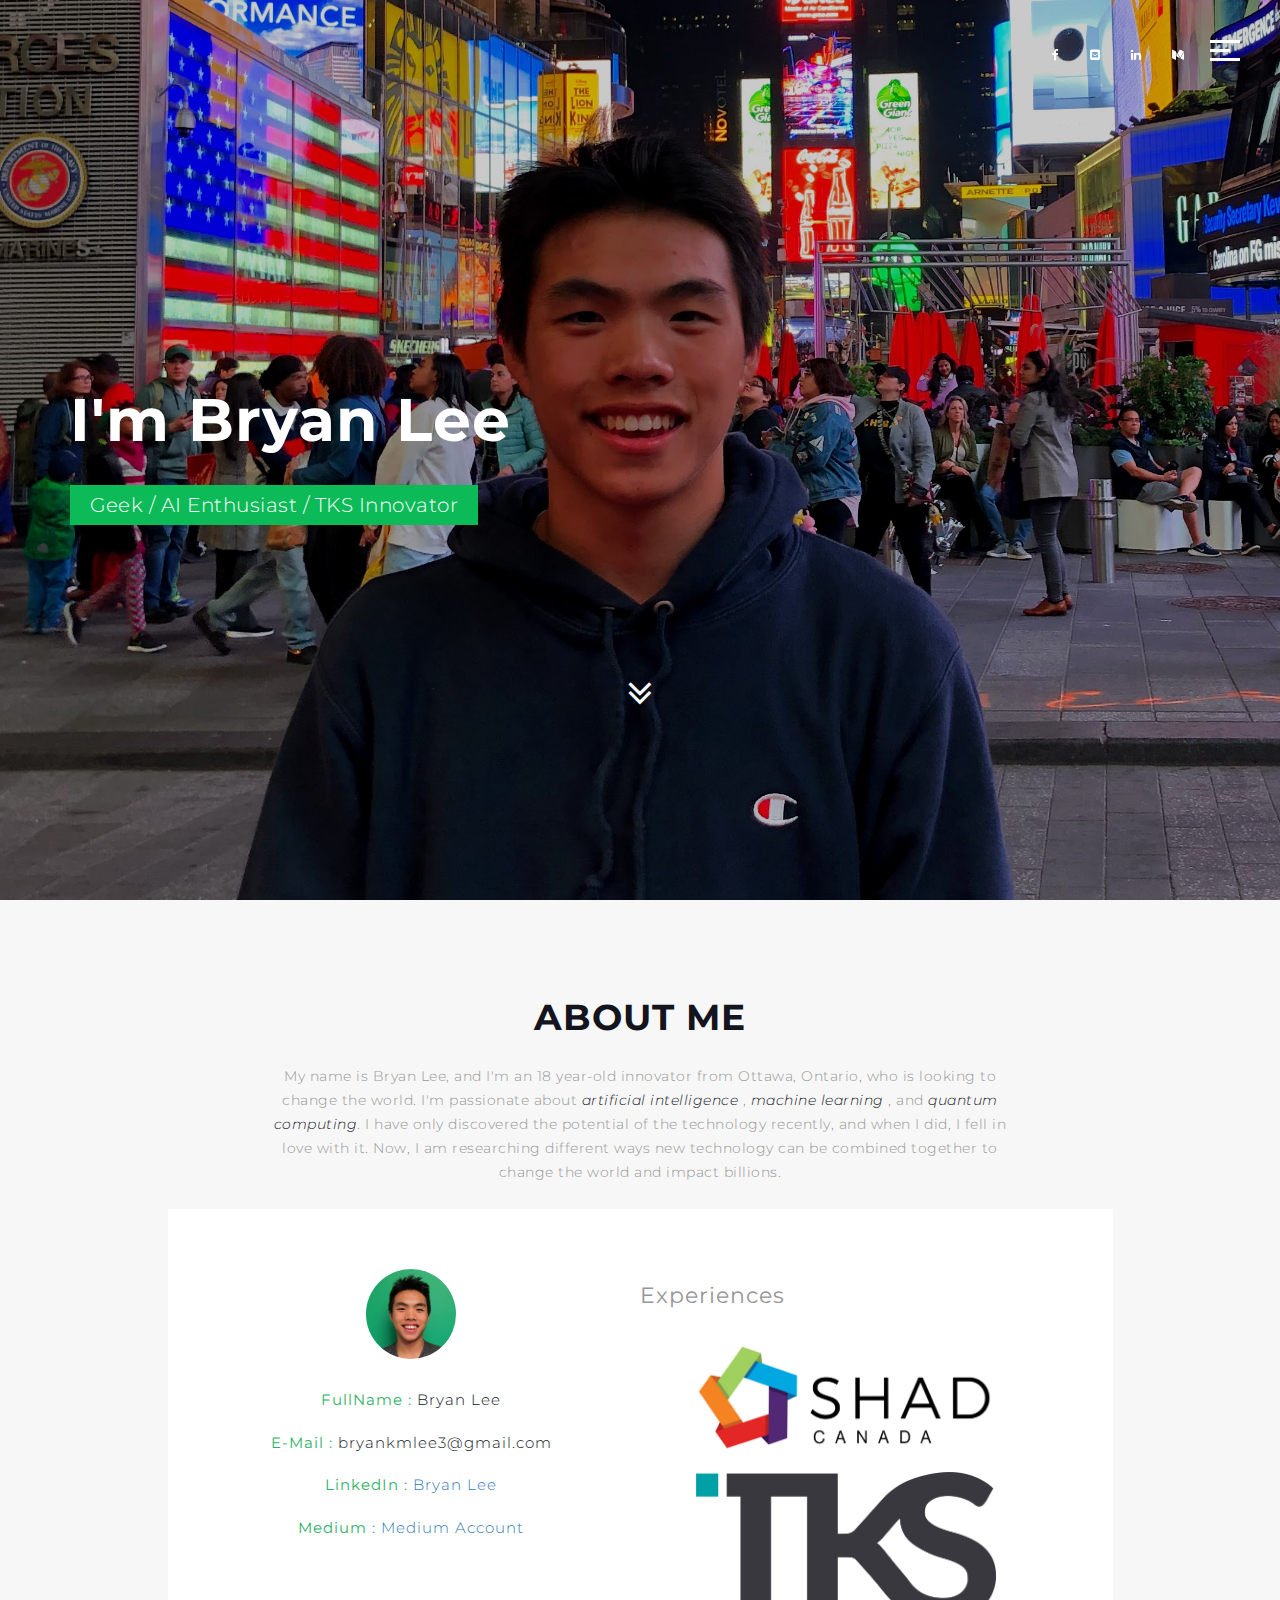
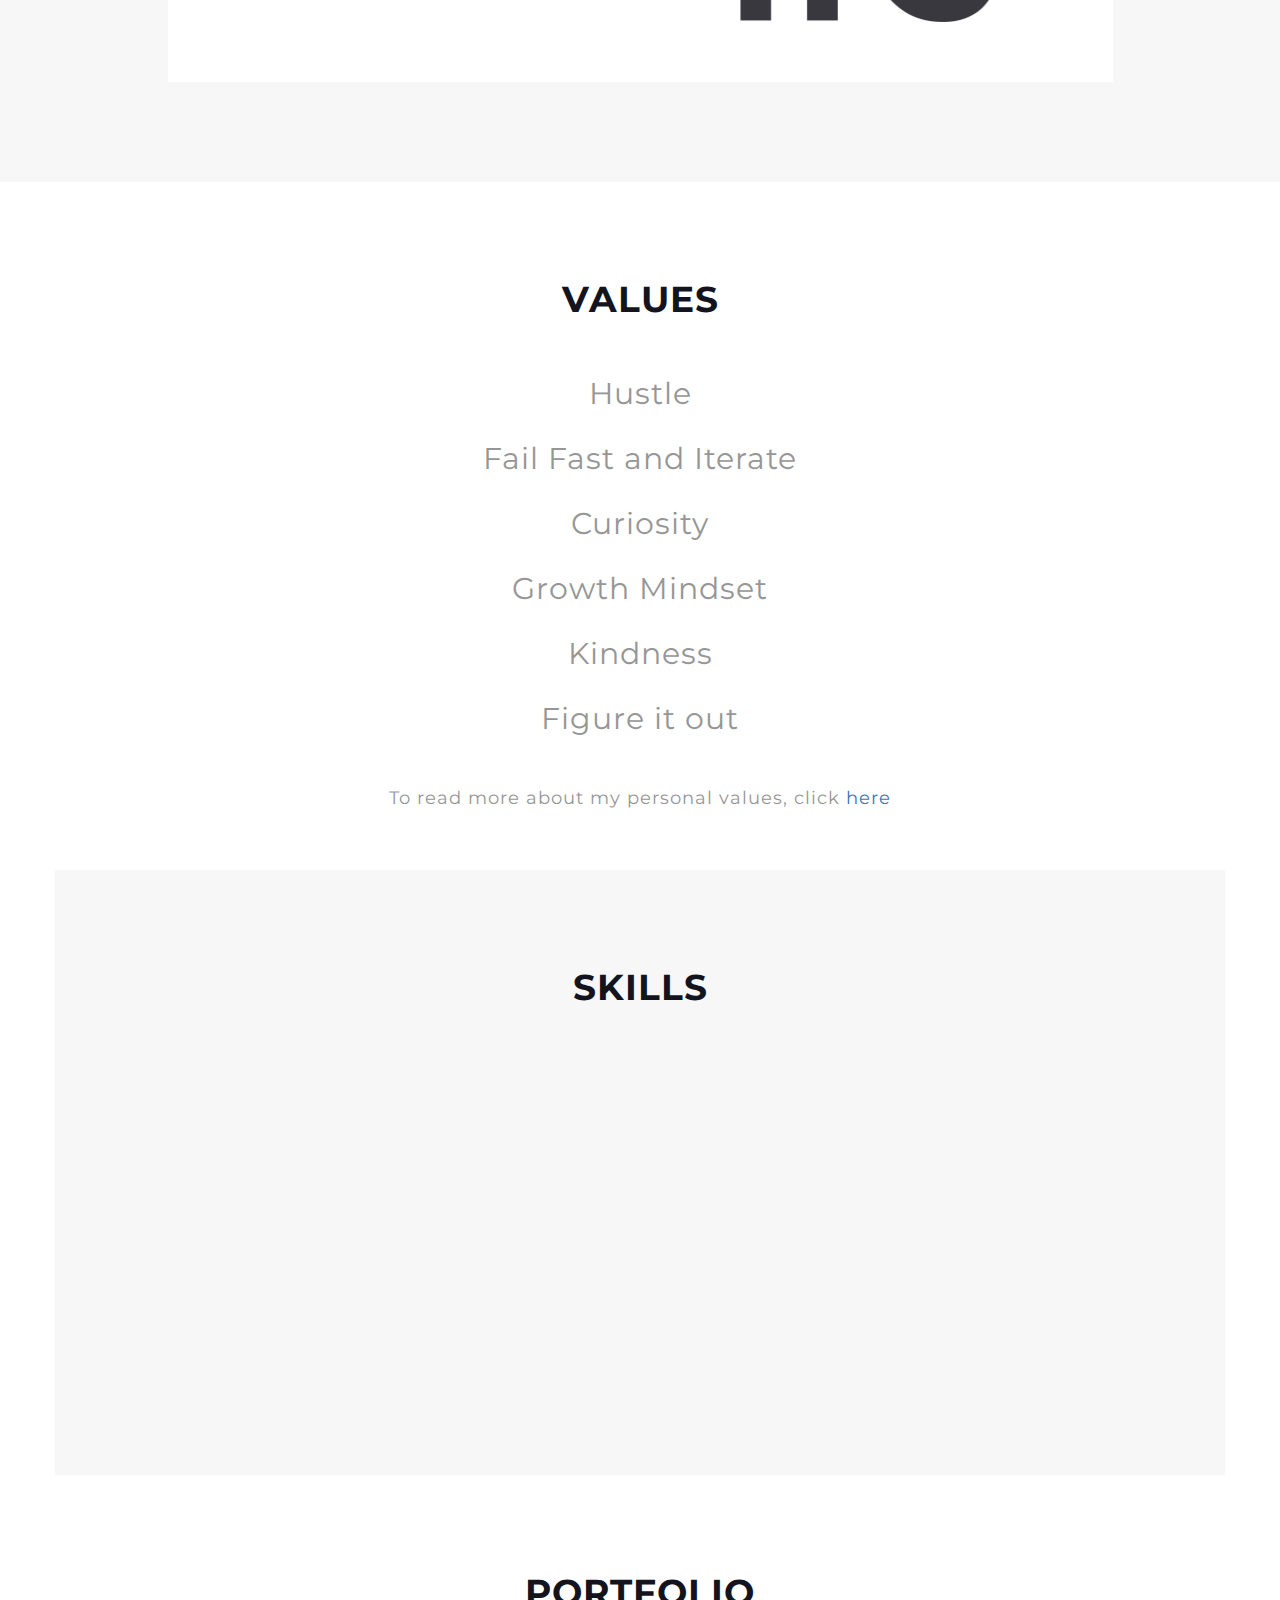
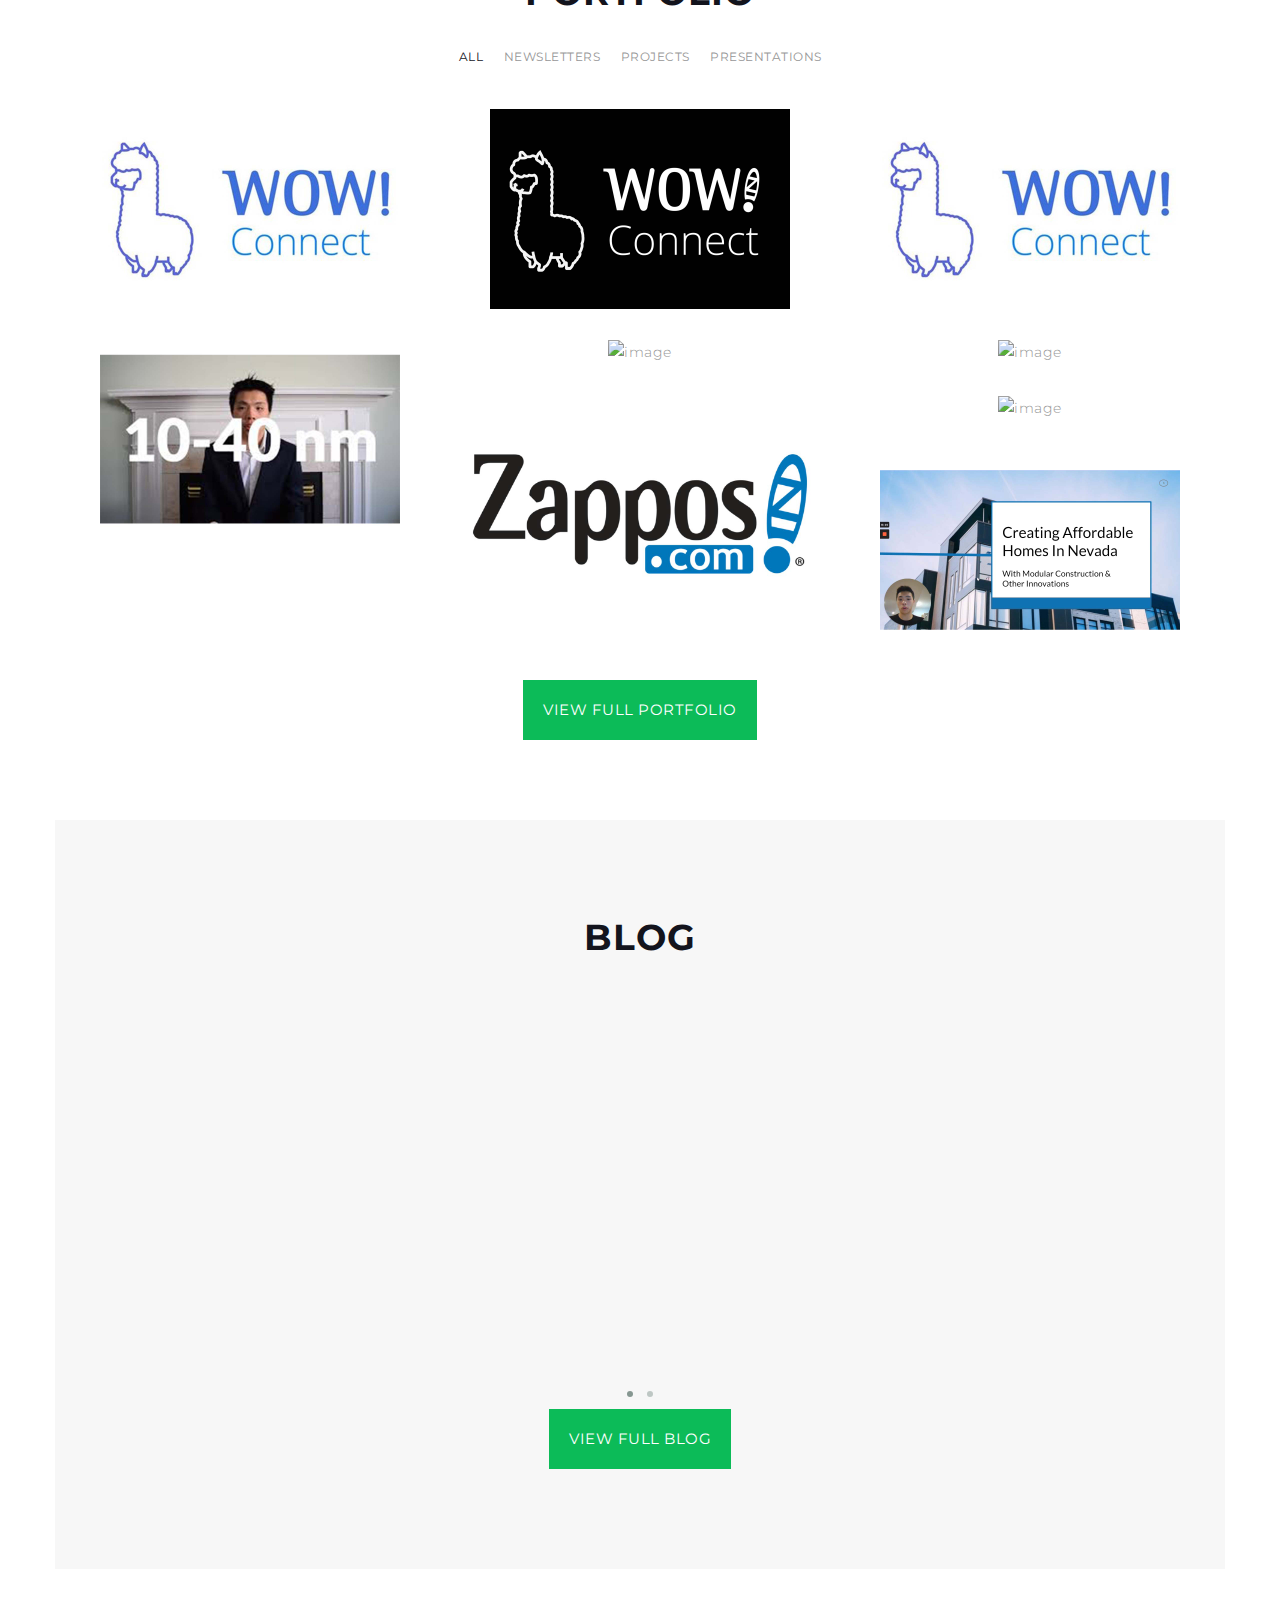
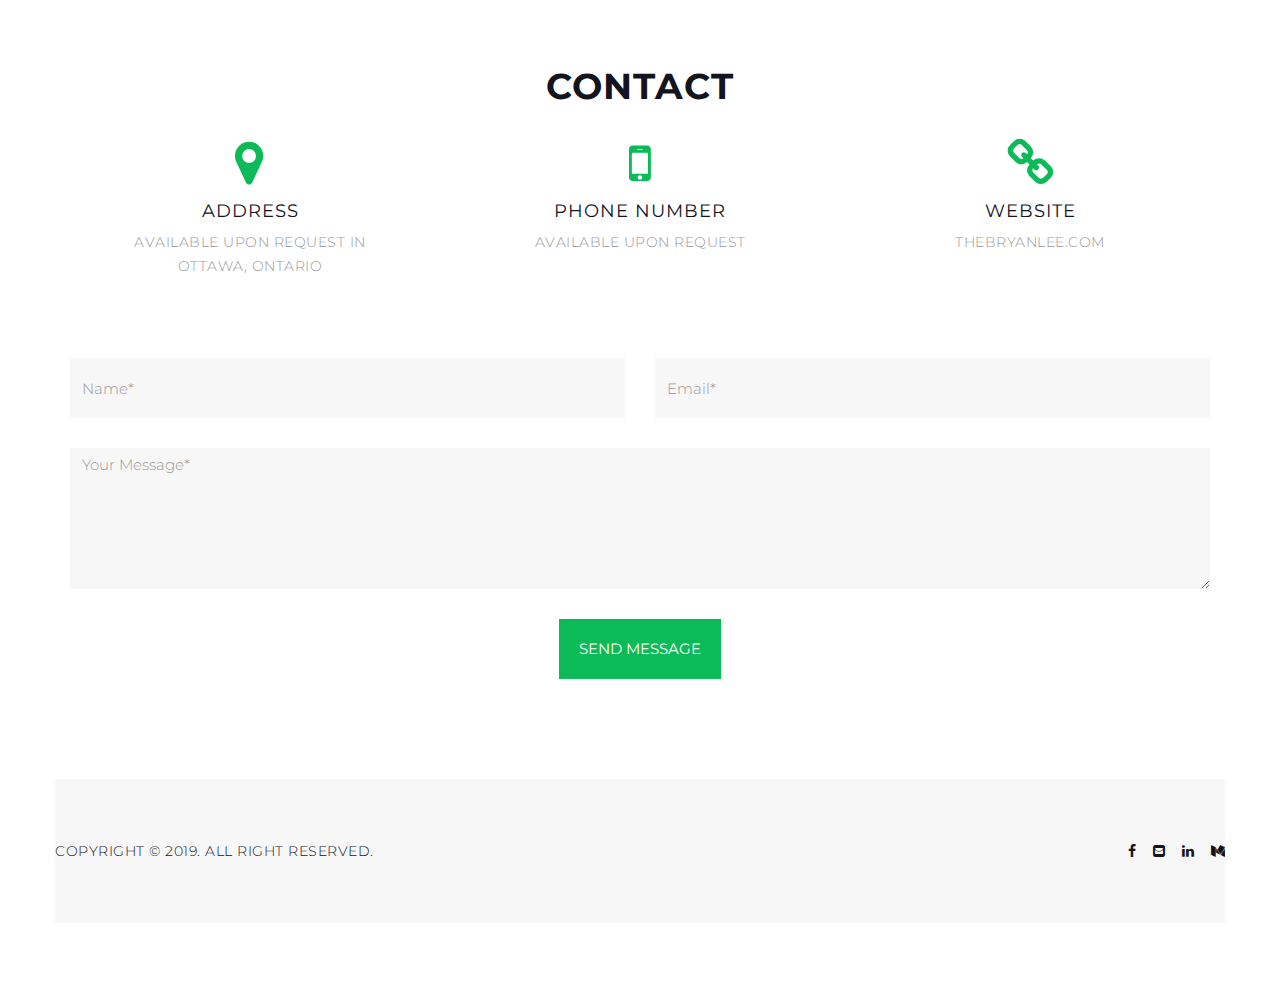
==== commit e6d843ea: "Add Panda Helpers" ====
--- a/index.html
+++ b/index.html
@@ -116,7 +116,7 @@
 					<h2 class="section-title">About Me</h2>
 					<!-- Start about text area -->
 					<p>
-						My name is Bryan Lee, and I'm a 16 year-old innovator from Ottawa, Ontario, who is looking to change the world.
+						My name is Bryan Lee, and I'm an 18 year-old innovator from Ottawa, Ontario, who is looking to change the world.
 						I'm passionate about <em> artificial intelligence </em> , <em>machine learning</em> , and <em>quantum computing</em>.
 						I have only discovered the potential of the technology recently, and when I did, I fell in love with it. Now, I am researching
 						different ways new technology can be combined together to change the world and impact billions.
